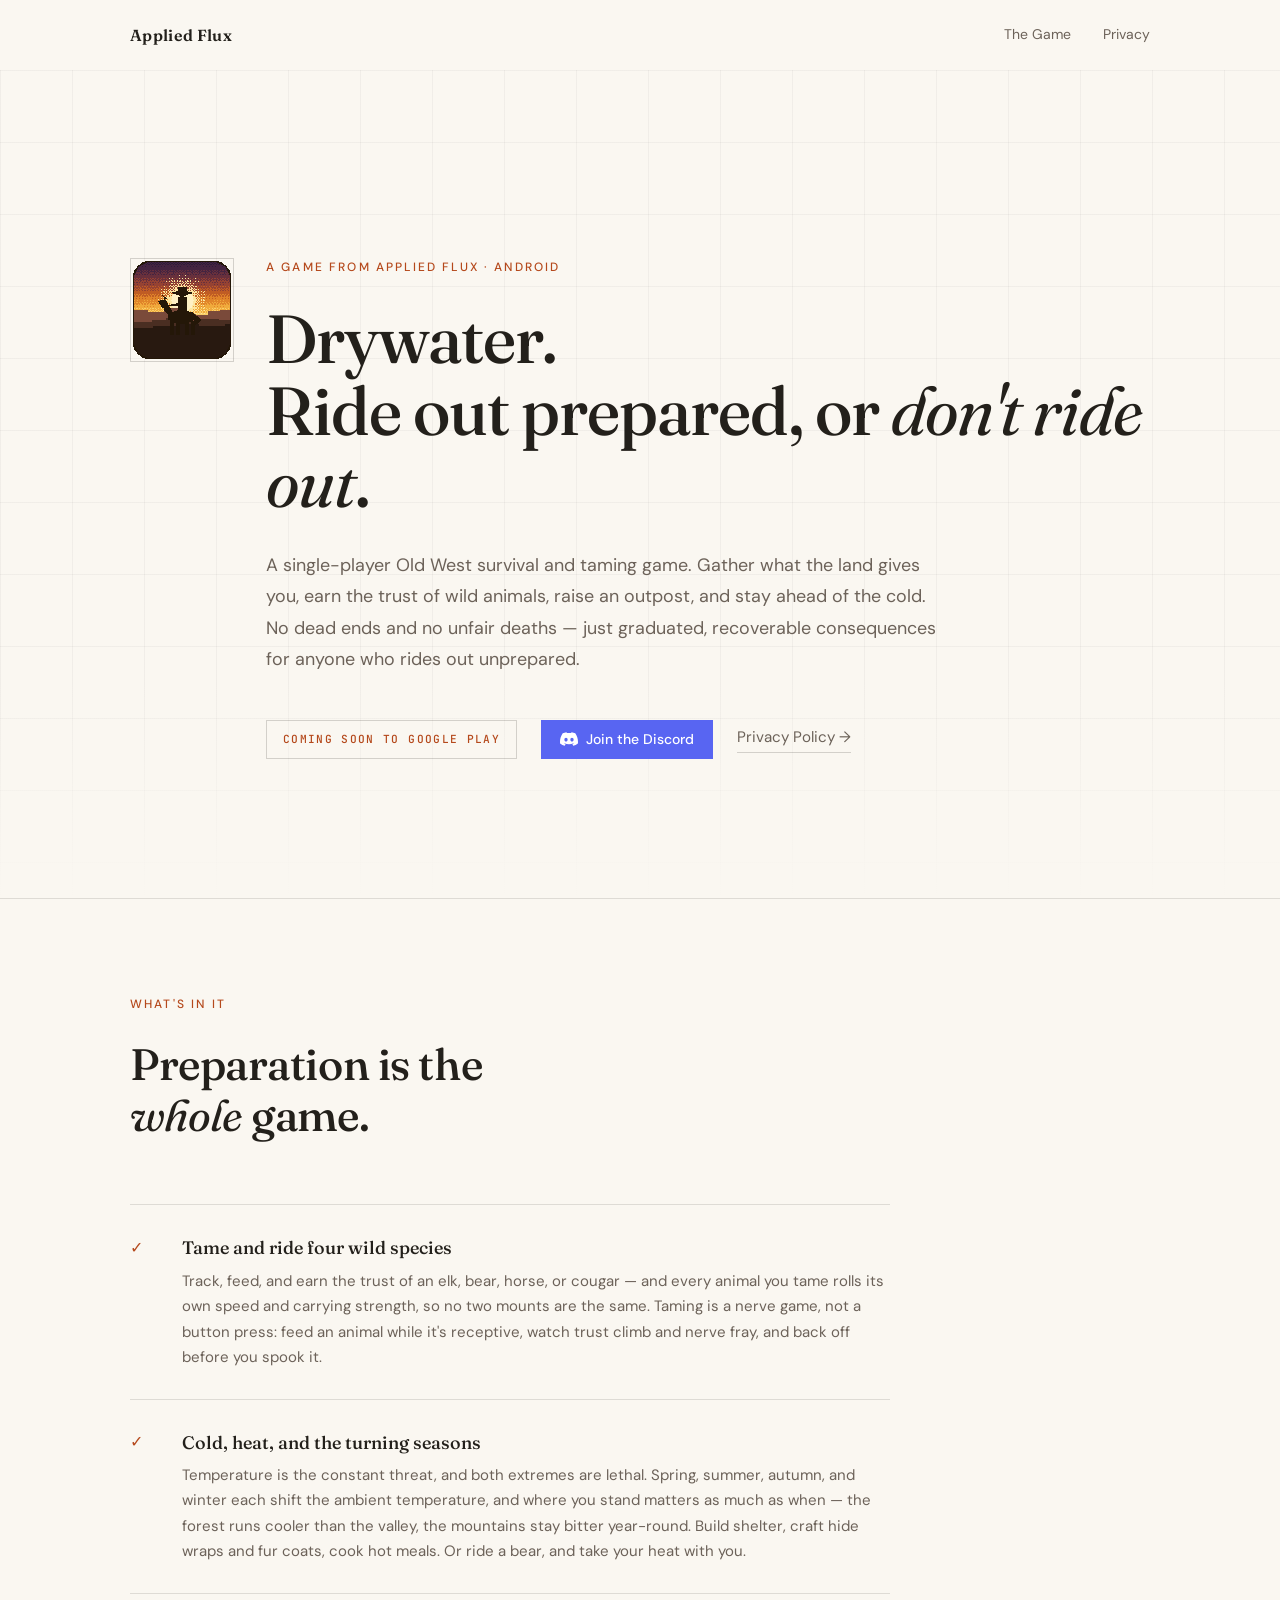
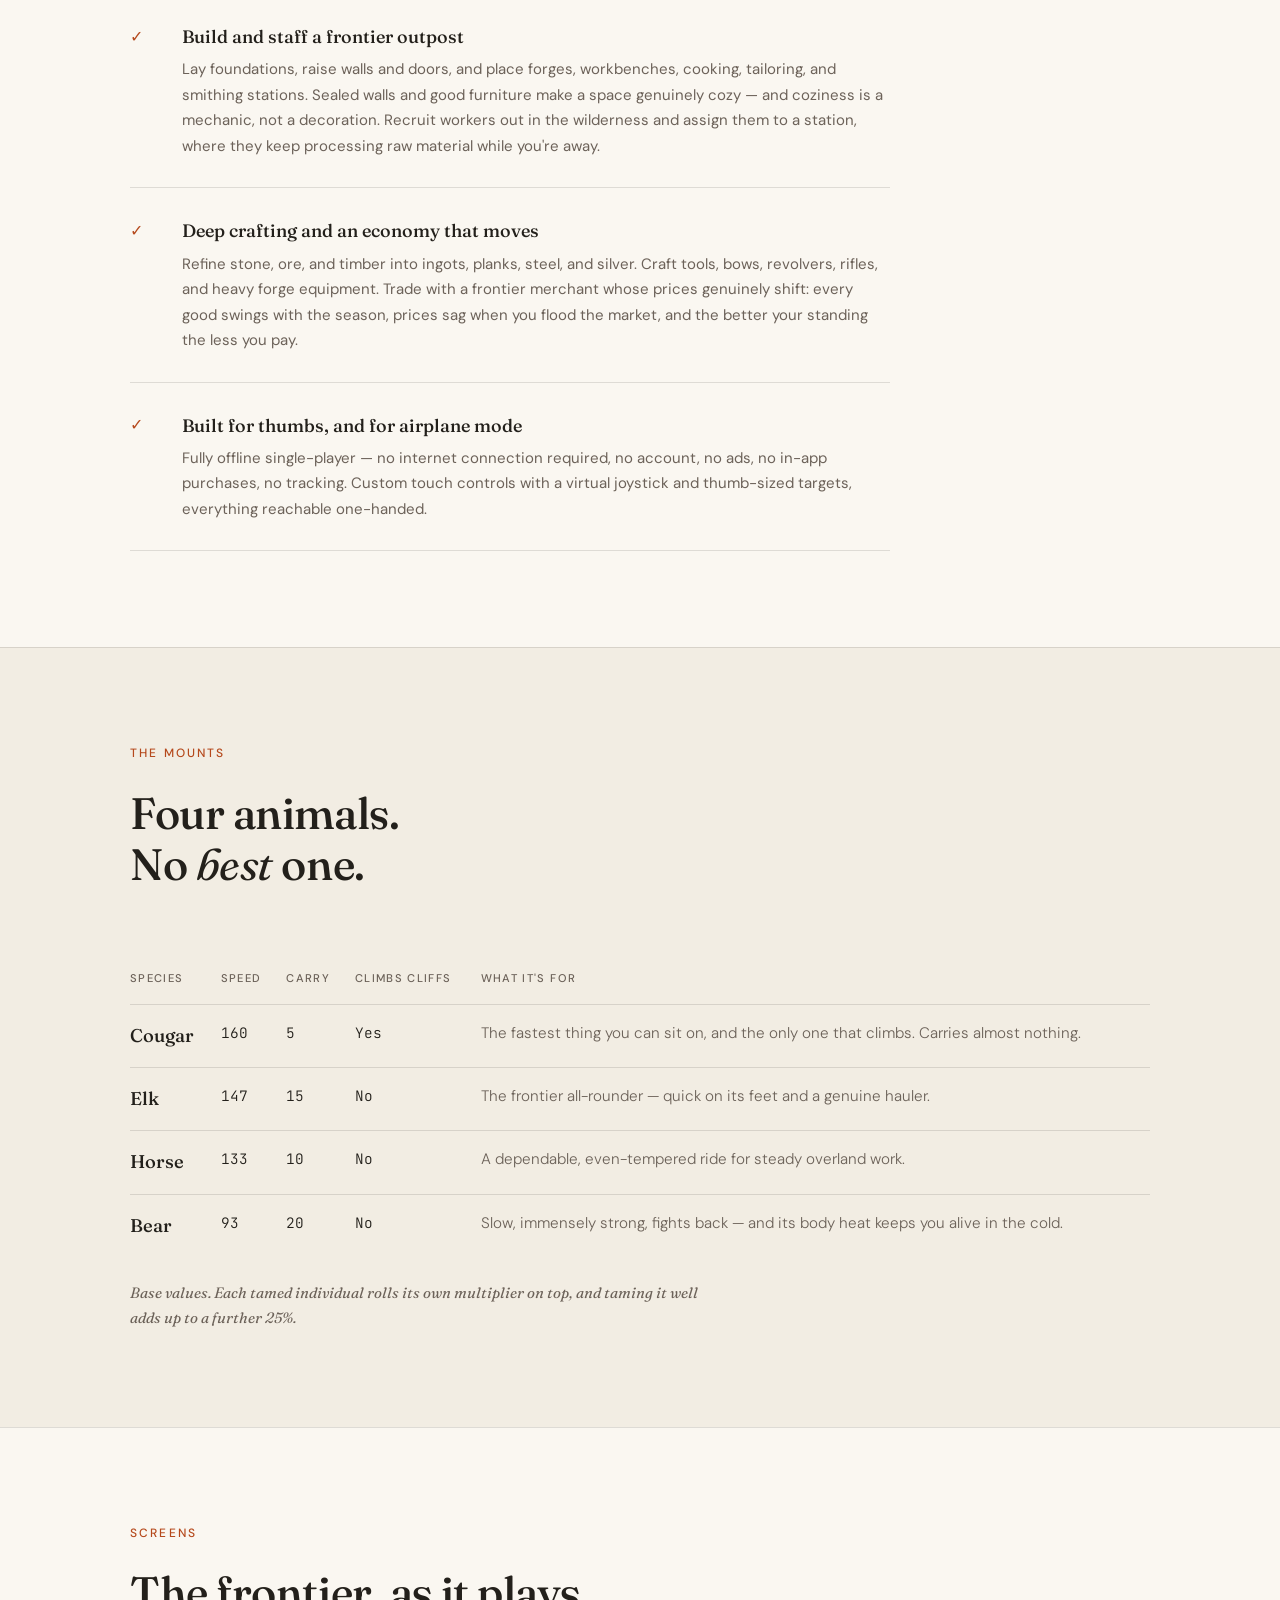
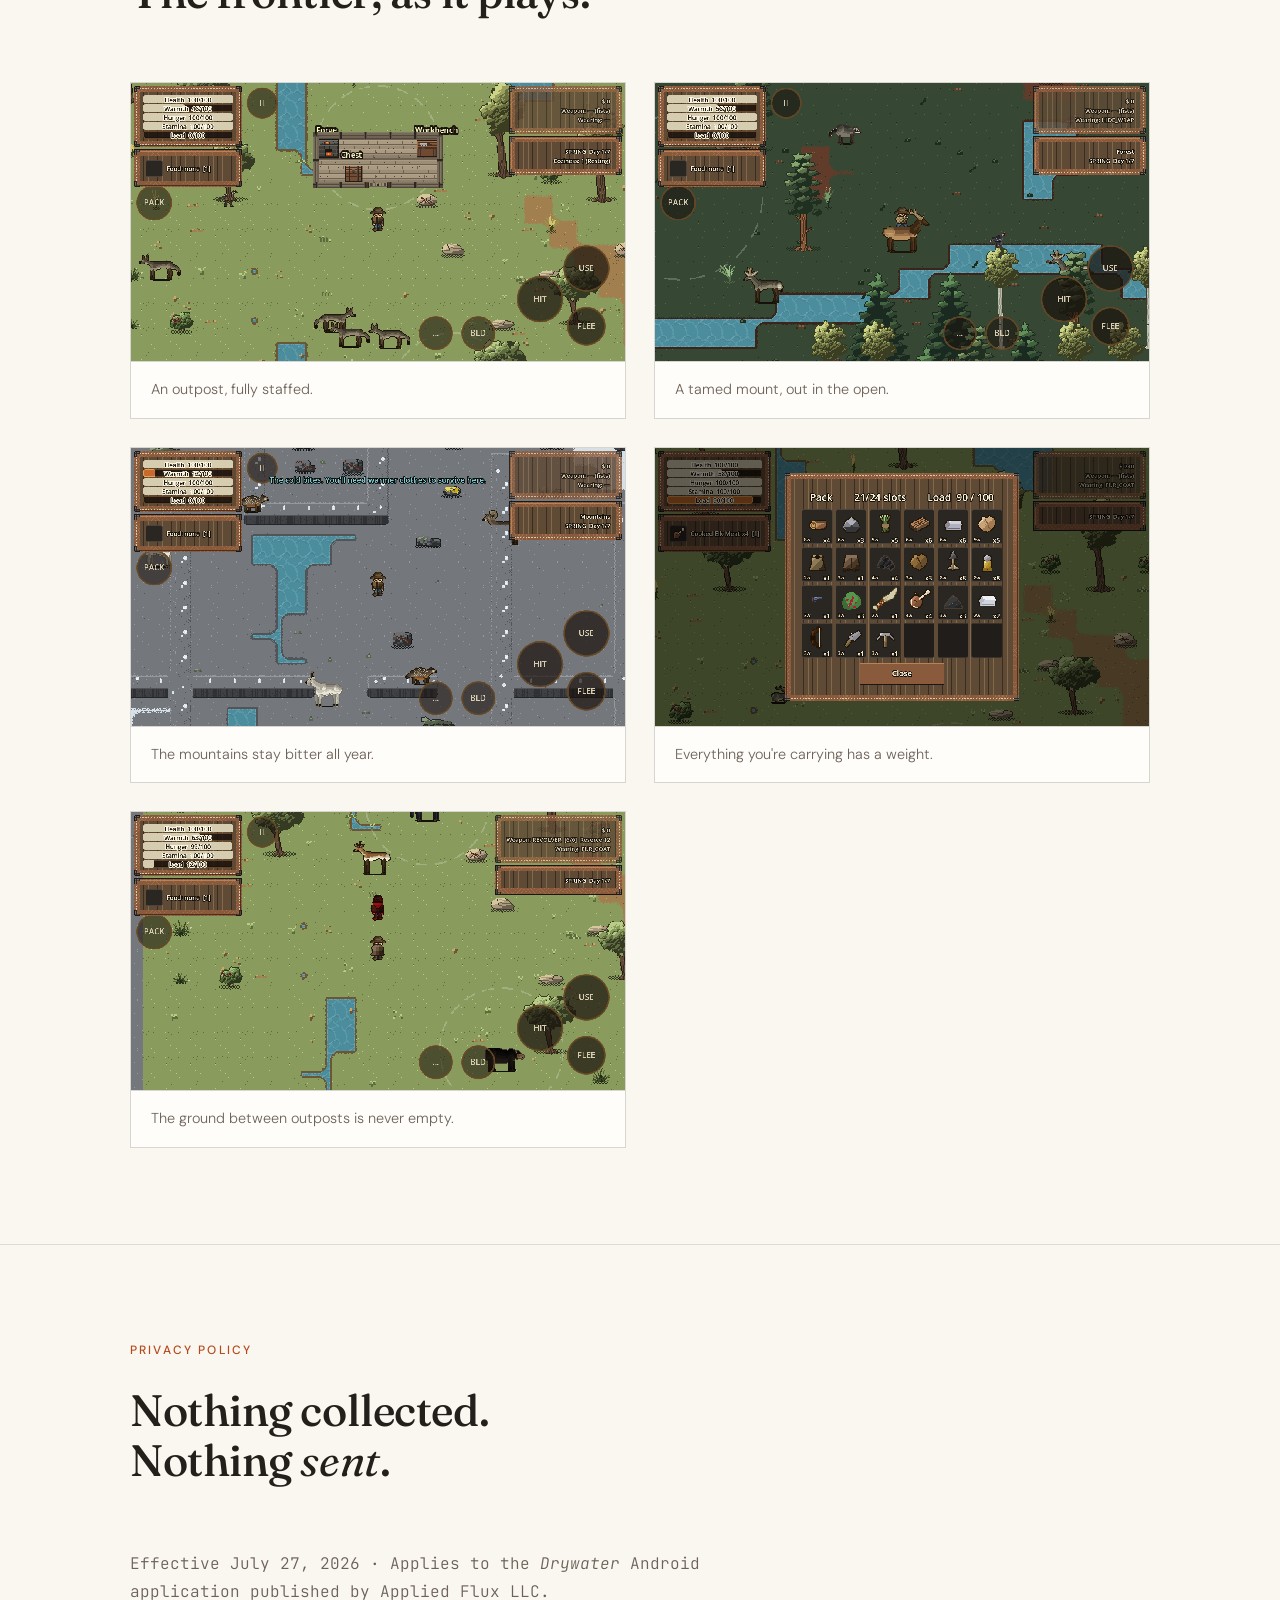
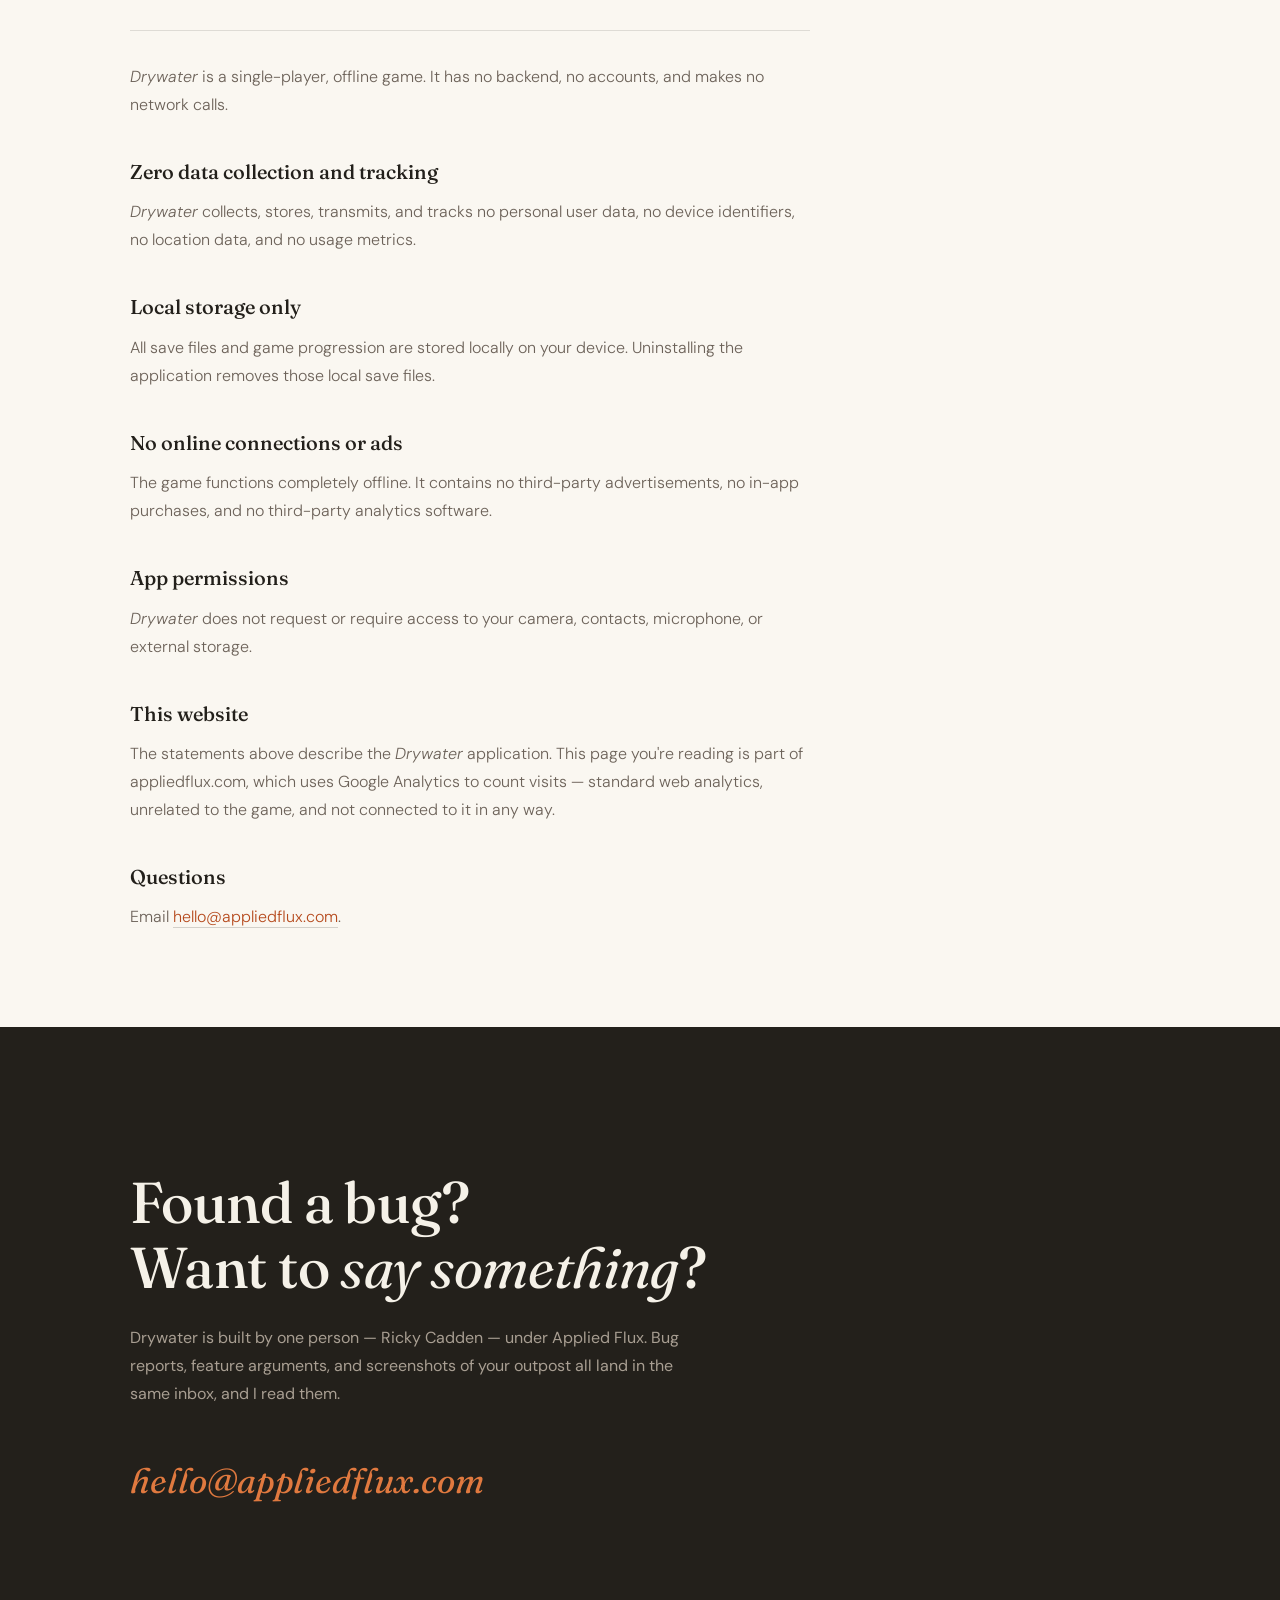
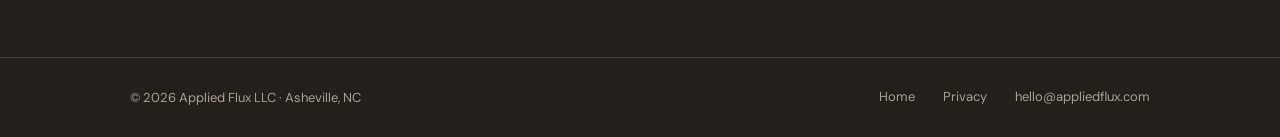
==== drywater.html @ 69b16a91 "fix: point Drywater JSON-LD image at og.png The og: and twitter: tags were updated to the new 1200x6" ====
<!DOCTYPE html>
<html lang="en">
<head>
  <!-- Google Tag Manager -->
  <script>(function(w,d,s,l,i){w[l]=w[l]||[];w[l].push({'gtm.start':
  new Date().getTime(),event:'gtm.js'});var f=d.getElementsByTagName(s)[0],
  j=d.createElement(s),dl=l!='dataLayer'?'&l='+l:'';j.async=true;j.src=
  'https://www.googletagmanager.com/gtm.js?id='+i+dl;f.parentNode.insertBefore(j,f);
  })(window,document,'script','dataLayer','GTM-NGXQ7RFG');</script>
  <!-- End Google Tag Manager -->
  <meta charset="UTF-8">
  <meta name="viewport" content="width=device-width, initial-scale=1.0">
  <title>Drywater — Old West Survival &amp; Taming · Applied Flux</title>
  <meta name="description" content="Drywater is a single-player Old West survival and taming game for Android. Fully offline, no ads, no in-app purchases, no tracking. Built by Applied Flux.">
  <meta property="og:title" content="Drywater — Old West Survival &amp; Taming">
  <meta property="og:description" content="Explore, tame wild mounts, build outposts, and survive the Old West. Fully offline. No ads, no purchases, no tracking.">
  <meta property="og:url" content="https://appliedflux.com/drywater">
  <meta property="og:type" content="website">
  <meta property="og:image" content="https://appliedflux.com/images/drywater/og.png">
  <meta property="og:image:width" content="1200">
  <meta property="og:image:height" content="630">
  <meta name="twitter:card" content="summary_large_image">
  <meta name="twitter:image" content="https://appliedflux.com/images/drywater/og.png">
  <link rel="canonical" href="https://appliedflux.com/drywater">
  <link rel="icon" href="favicon.svg" type="image/svg+xml">

  <link rel="preconnect" href="https://fonts.googleapis.com">
  <link rel="preconnect" href="https://fonts.gstatic.com" crossorigin>
  <link href="https://fonts.googleapis.com/css2?family=Fraunces:ital,opsz,wght@0,9..144,400;0,9..144,500;0,9..144,600;1,9..144,400;1,9..144,500&family=DM+Sans:ital,opsz,wght@0,9..40,300;0,9..40,400;0,9..40,500;1,9..40,300&family=JetBrains+Mono:wght@400;500&display=swap" rel="stylesheet">
  <link rel="stylesheet" href="styles.css">

  <script type="application/ld+json">
  {
    "@context": "https://schema.org",
    "@type": "VideoGame",
    "name": "Drywater",
    "alternateName": "Drywater: Old West Survival",
    "url": "https://appliedflux.com/drywater",
    "image": "https://appliedflux.com/images/drywater/og.png",
    "description": "A single-player Old West survival and taming game. Gather resources, tame wild mounts, raise an outpost, and stay ahead of the cold. Fully offline — no ads, no in-app purchases, no tracking.",
    "applicationCategory": "GameApplication",
    "genre": ["Simulation", "Adventure", "Survival"],
    "operatingSystem": "Android",
    "playMode": "SinglePlayer",
    "publisher": {
      "@type": "Organization",
      "name": "Applied Flux LLC",
      "url": "https://appliedflux.com"
    },
    "offers": {
      "@type": "Offer",
      "price": "0",
      "priceCurrency": "USD"
    }
  }
  </script>
</head>
<body>
  <!-- Google Tag Manager (noscript) -->
  <noscript><iframe src="https://www.googletagmanager.com/ns.html?id=GTM-NGXQ7RFG"
  height="0" width="0" style="display:none;visibility:hidden"></iframe></noscript>
  <!-- End Google Tag Manager (noscript) -->

  <!-- NAV -->
  <header class="nav" id="nav">
    <div class="nav-inner">
      <a href="index.html" class="nav-wordmark">Applied Flux</a>
      <nav class="nav-links">
        <a href="#features" class="nav-link">The Game</a>
        <a href="#privacy" class="nav-cta">Privacy</a>
      </nav>
    </div>
  </header>

  <main>

    <!-- HERO -->
    <section class="hero page-hero" id="top">
      <div class="hero-grid-bg" aria-hidden="true"></div>
      <div class="hero-fade" aria-hidden="true"></div>
      <div class="container">
        <div class="game-hero">
          <img src="images/drywater/icon.png" alt="Drywater app icon" class="game-icon animate" width="512" height="512">
          <div>
            <p class="section-label animate">A game from Applied Flux · Android</p>
            <h1 class="hero-headline animate">
              Drywater.<br>
              Ride out prepared, or <em>don't ride out</em>.
            </h1>
            <p class="hero-sub animate">
              A single-player Old West survival and taming game. Gather what the land gives you, earn the trust of wild animals, raise an outpost, and stay ahead of the cold. No dead ends and no unfair deaths — just graduated, recoverable consequences for anyone who rides out unprepared.
            </p>
            <!-- Play Store link: swap this block for an <a class="cta-link" href="https://play.google.com/store/apps/details?id=..."> once the listing is live. -->
            <div class="game-actions animate">
              <p class="game-status">Coming soon to Google Play</p>
              <a href="https://discord.gg/BQUhKmSz98" target="_blank" rel="noopener noreferrer" class="discord-btn">
                <!-- Discord mark, official geometry via simple-icons (CC0). Kept in Discord Blurple per their brand guidelines — do not recolour. -->
                <svg viewBox="0 0 24 24" aria-hidden="true" focusable="false"><path d="M20.317 4.3698a19.7913 19.7913 0 00-4.8851-1.5152.0741.0741 0 00-.0785.0371c-.211.3753-.4447.8648-.6083 1.2495-1.8447-.2762-3.68-.2762-5.4868 0-.1636-.3933-.4058-.8742-.6177-1.2495a.077.077 0 00-.0785-.037 19.7363 19.7363 0 00-4.8852 1.515.0699.0699 0 00-.0321.0277C.5334 9.0458-.319 13.5799.0992 18.0578a.0824.0824 0 00.0312.0561c2.0528 1.5076 4.0413 2.4228 5.9929 3.0294a.0777.0777 0 00.0842-.0276c.4616-.6304.8731-1.2952 1.226-1.9942a.076.076 0 00-.0416-.1057c-.6528-.2476-1.2743-.5495-1.8722-.8923a.077.077 0 01-.0076-.1277c.1258-.0943.2517-.1923.3718-.2914a.0743.0743 0 01.0776-.0105c3.9278 1.7933 8.18 1.7933 12.0614 0a.0739.0739 0 01.0785.0095c.1202.099.246.1981.3728.2924a.077.077 0 01-.0066.1276 12.2986 12.2986 0 01-1.873.8914.0766.0766 0 00-.0407.1067c.3604.698.7719 1.3628 1.225 1.9932a.076.076 0 00.0842.0286c1.961-.6067 3.9495-1.5219 6.0023-3.0294a.077.077 0 00.0313-.0552c.5004-5.177-.8382-9.6739-3.5485-13.6604a.061.061 0 00-.0312-.0286zM8.02 15.3312c-1.1825 0-2.1569-1.0857-2.1569-2.419 0-1.3332.9555-2.4189 2.157-2.4189 1.2108 0 2.1757 1.0952 2.1568 2.419 0 1.3332-.9555 2.4189-2.1569 2.4189zm7.9748 0c-1.1825 0-2.1569-1.0857-2.1569-2.419 0-1.3332.9554-2.4189 2.1569-2.4189 1.2108 0 2.1757 1.0952 2.1568 2.419 0 1.3332-.946 2.4189-2.1568 2.4189Z"/></svg>
                Join the Discord
              </a>
              <a href="#privacy" class="game-privacy-link">Privacy Policy →</a>
            </div>
          </div>
        </div>
      </div>
    </section>

    <!-- FEATURES -->
    <section class="checklist-section" id="features">
      <div class="container">
        <p class="section-label animate">What's in it</p>
        <h2 class="section-heading animate">Preparation is the<br><em>whole</em> game.</h2>

        <ul class="checklist">
          <li class="animate">
            <span class="check" aria-hidden="true">✓</span>
            <div>
              <h3>Tame and ride four wild species</h3>
              <p>Track, feed, and earn the trust of an elk, bear, horse, or cougar — and every animal you tame rolls its own speed and carrying strength, so no two mounts are the same. Taming is a nerve game, not a button press: feed an animal while it's receptive, watch trust climb and nerve fray, and back off before you spook it.</p>
            </div>
          </li>
          <li class="animate">
            <span class="check" aria-hidden="true">✓</span>
            <div>
              <h3>Cold, heat, and the turning seasons</h3>
              <p>Temperature is the constant threat, and both extremes are lethal. Spring, summer, autumn, and winter each shift the ambient temperature, and where you stand matters as much as when — the forest runs cooler than the valley, the mountains stay bitter year-round. Build shelter, craft hide wraps and fur coats, cook hot meals. Or ride a bear, and take your heat with you.</p>
            </div>
          </li>
          <li class="animate">
            <span class="check" aria-hidden="true">✓</span>
            <div>
              <h3>Build and staff a frontier outpost</h3>
              <p>Lay foundations, raise walls and doors, and place forges, workbenches, cooking, tailoring, and smithing stations. Sealed walls and good furniture make a space genuinely cozy — and coziness is a mechanic, not a decoration. Recruit workers out in the wilderness and assign them to a station, where they keep processing raw material while you're away.</p>
            </div>
          </li>
          <li class="animate">
            <span class="check" aria-hidden="true">✓</span>
            <div>
              <h3>Deep crafting and an economy that moves</h3>
              <p>Refine stone, ore, and timber into ingots, planks, steel, and silver. Craft tools, bows, revolvers, rifles, and heavy forge equipment. Trade with a frontier merchant whose prices genuinely shift: every good swings with the season, prices sag when you flood the market, and the better your standing the less you pay.</p>
            </div>
          </li>
          <li class="animate">
            <span class="check" aria-hidden="true">✓</span>
            <div>
              <h3>Built for thumbs, and for airplane mode</h3>
              <p>Fully offline single-player — no internet connection required, no account, no ads, no in-app purchases, no tracking. Custom touch controls with a virtual joystick and thumb-sized targets, everything reachable one-handed.</p>
            </div>
          </li>
        </ul>
      </div>
    </section>

    <!-- MOUNTS -->
    <section class="mounts" id="mounts">
      <div class="container">
        <p class="section-label animate">The mounts</p>
        <h2 class="section-heading animate">Four animals.<br>No <em>best</em> one.</h2>
        <div class="table-scroll animate">
          <table class="stat-table">
            <caption class="visually-hidden">Base stats for each tameable mount in Drywater</caption>
            <thead>
              <tr><th scope="col">Species</th><th scope="col">Speed</th><th scope="col">Carry</th><th scope="col">Climbs cliffs</th><th scope="col">What it's for</th></tr>
            </thead>
            <tbody>
              <tr><th scope="row">Cougar</th><td>160</td><td>5</td><td>Yes</td><td>The fastest thing you can sit on, and the only one that climbs. Carries almost nothing.</td></tr>
              <tr><th scope="row">Elk</th><td>147</td><td>15</td><td>No</td><td>The frontier all-rounder — quick on its feet and a genuine hauler.</td></tr>
              <tr><th scope="row">Horse</th><td>133</td><td>10</td><td>No</td><td>A dependable, even-tempered ride for steady overland work.</td></tr>
              <tr><th scope="row">Bear</th><td>93</td><td>20</td><td>No</td><td>Slow, immensely strong, fights back — and its body heat keeps you alive in the cold.</td></tr>
            </tbody>
          </table>
        </div>
        <p class="price-note animate">Base values. Each tamed individual rolls its own multiplier on top, and taming it well adds up to a further 25%.</p>
      </div>
    </section>

    <!-- SCREENSHOTS -->
    <section class="examples" id="screens">
      <div class="container">
        <p class="section-label animate">Screens</p>
        <h2 class="section-heading animate">The frontier, as it plays.</h2>
        <div class="shots-grid">
          <figure class="shot animate" data-delay="0">
            <img src="images/drywater/homestead.png" alt="A built-out Drywater homestead with walls, workbenches, and a forge" width="1280" height="720" loading="lazy">
            <figcaption>An outpost, fully staffed.</figcaption>
          </figure>
          <figure class="shot animate" data-delay="80">
            <img src="images/drywater/ride.png" alt="The player riding a tamed mount across open frontier terrain" width="1280" height="720" loading="lazy">
            <figcaption>A tamed mount, out in the open.</figcaption>
          </figure>
          <figure class="shot animate" data-delay="160">
            <img src="images/drywater/cold.png" alt="The player in a cold mountain biome with the temperature warning showing" width="1280" height="720" loading="lazy">
            <figcaption>The mountains stay bitter all year.</figcaption>
          </figure>
          <figure class="shot animate" data-delay="240">
            <img src="images/drywater/pack.png" alt="The Drywater inventory and pack screen showing gathered resources" width="1280" height="720" loading="lazy">
            <figcaption>Everything you're carrying has a weight.</figcaption>
          </figure>
          <figure class="shot animate" data-delay="320">
            <img src="images/drywater/standoff.png" alt="A standoff with an outlaw in the Drywater wilderness" width="1280" height="720" loading="lazy">
            <figcaption>The ground between outposts is never empty.</figcaption>
          </figure>
        </div>
      </div>
    </section>

    <!-- PRIVACY POLICY -->
    <section class="legal-section" id="privacy">
      <div class="container">
        <p class="section-label animate">Privacy Policy</p>
        <h2 class="section-heading animate">Nothing collected.<br>Nothing <em>sent</em>.</h2>
        <div class="legal animate">
          <p class="legal-meta">Effective July 27, 2026 · Applies to the <em>Drywater</em> Android application published by Applied Flux LLC.</p>

          <p><em>Drywater</em> is a single-player, offline game. It has no backend, no accounts, and makes no network calls.</p>

          <h3>Zero data collection and tracking</h3>
          <p><em>Drywater</em> collects, stores, transmits, and tracks no personal user data, no device identifiers, no location data, and no usage metrics.</p>

          <h3>Local storage only</h3>
          <p>All save files and game progression are stored locally on your device. Uninstalling the application removes those local save files.</p>

          <h3>No online connections or ads</h3>
          <p>The game functions completely offline. It contains no third-party advertisements, no in-app purchases, and no third-party analytics software.</p>

          <h3>App permissions</h3>
          <p><em>Drywater</em> does not request or require access to your camera, contacts, microphone, or external storage.</p>

          <h3>This website</h3>
          <p>The statements above describe the <em>Drywater</em> application. This page you're reading is part of appliedflux.com, which uses Google Analytics to count visits — standard web analytics, unrelated to the game, and not connected to it in any way.</p>

          <h3>Questions</h3>
          <p>Email <a href="mailto:hello@appliedflux.com">hello@appliedflux.com</a>.</p>
        </div>
      </div>
    </section>

    <!-- CTA -->
    <section class="cta-section" id="contact">
      <div class="container">
        <h2 class="cta-heading animate">Found a bug?<br>Want to <em>say something</em>?</h2>
        <p class="cta-sub animate">Drywater is built by one person — Ricky Cadden — under Applied Flux. Bug reports, feature arguments, and screenshots of your outpost all land in the same inbox, and I read them.</p>
        <a href="mailto:hello@appliedflux.com" class="cta-email animate">hello@appliedflux.com</a>
      </div>
    </section>

  </main>

  <!-- FOOTER -->
  <footer class="footer">
    <div class="container footer-inner">
      <span class="footer-copy">© 2026 Applied Flux LLC · Asheville, NC</span>
      <nav class="footer-nav">
        <a href="index.html" class="footer-link">Home</a>
        <a href="#privacy" class="footer-link">Privacy</a>
        <a href="mailto:hello@appliedflux.com" class="footer-email">hello@appliedflux.com</a>
      </nav>
    </div>
  </footer>

  <script>
    // Sticky nav: add background after scroll threshold
    const nav = document.getElementById('nav');
    window.addEventListener('scroll', () => {
      nav.classList.toggle('nav--scrolled', window.scrollY > 40);
    }, { passive: true });

    // Scroll-triggered fade-in with optional stagger delay via data-delay
    const observer = new IntersectionObserver((entries) => {
      entries.forEach(entry => {
        if (entry.isIntersecting) {
          const delay = entry.target.dataset.delay || 0;
          entry.target.style.transitionDelay = `${delay}ms`;
          entry.target.classList.add('visible');
          observer.unobserve(entry.target);
        }
      });
    }, { threshold: 0.1 });

    document.querySelectorAll('.animate').forEach(el => observer.observe(el));
  </script>

</body>
</html>
---- styles.css ----
/* ============================================================
   DESIGN TOKENS — warm editorial: paper, ink, copper
   ============================================================ */
:root {
  --bg:          #faf7f1;
  --bg-alt:      #f2ede3;
  --text:        #23201b;
  --text-muted:  #6c6259;
  --accent:      #b5491c;
  --accent-deep: #9a3d16;
  --border:      rgba(35, 32, 27, 0.13);
  --border-card: rgba(35, 32, 27, 0.18);

  /* dark band (CTA + footer) */
  --dark-bg:     #23201b;
  --dark-text:   #f5f1e8;
  --dark-muted:  #a89e92;
  --dark-accent: #e0793f;
  --dark-border: rgba(245, 241, 232, 0.14);

  --font-display: 'Fraunces', Georgia, serif;
  --font-body:    'DM Sans', system-ui, sans-serif;
  --font-mono:    'JetBrains Mono', 'Courier New', monospace;

  --max-width: 1100px;
}

/* ============================================================
   RESET & BASE
   ============================================================ */
*, *::before, *::after {
  box-sizing: border-box;
  margin: 0;
  padding: 0;
}

html {
  scroll-behavior: smooth;
}

body {
  background-color: var(--bg);
  color: var(--text);
  font-family: var(--font-body);
  font-size: 1rem;
  line-height: 1.65;
  -webkit-font-smoothing: antialiased;
  -moz-osx-font-smoothing: grayscale;
  overflow-x: hidden;
}

img {
  max-width: 100%;
  display: block;
}

a {
  color: inherit;
  text-decoration: none;
}

a:focus-visible {
  outline: 2px solid var(--accent);
  outline-offset: 3px;
  border-radius: 1px;
}

::selection {
  background-color: var(--accent);
  color: var(--bg);
}

/* ============================================================
   LAYOUT
   ============================================================ */
.container {
  max-width: var(--max-width);
  margin: 0 auto;
  padding: 0 2.5rem;
}

/* ============================================================
   TYPOGRAPHY HELPERS
   ============================================================ */
.section-label {
  font-family: var(--font-body);
  font-size: 0.75rem;
  font-weight: 500;
  letter-spacing: 0.18em;
  color: var(--accent);
  text-transform: uppercase;
  margin-bottom: 1.5rem;
}

.section-heading {
  font-family: var(--font-display);
  font-size: clamp(2rem, 3.5vw, 2.75rem);
  font-weight: 500;
  line-height: 1.15;
  margin-bottom: 4rem;
  letter-spacing: -0.01em;
}

.section-heading em,
.hero-headline em,
.cta-heading em {
  font-style: italic;
  font-weight: 400;
}

/* ============================================================
   SCROLL ANIMATIONS
   ============================================================ */
.animate {
  opacity: 0;
  transform: translateY(24px);
  transition: opacity 0.65s ease, transform 0.65s ease;
}

.animate.visible {
  opacity: 1;
  transform: translateY(0);
}

@media (prefers-reduced-motion: reduce) {
  .animate {
    opacity: 1;
    transform: none;
    transition: none;
  }
}

/* ============================================================
   NAV
   ============================================================ */
.nav {
  position: sticky;
  top: 0;
  z-index: 100;
  transition: background-color 0.3s ease, box-shadow 0.3s ease;
}

.nav--scrolled {
  background-color: rgba(250, 247, 241, 0.88);
  backdrop-filter: blur(14px);
  -webkit-backdrop-filter: blur(14px);
  box-shadow: 0 1px 0 var(--border);
}

.nav-inner {
  max-width: var(--max-width);
  margin: 0 auto;
  padding: 1.375rem 2.5rem;
  display: flex;
  align-items: center;
  justify-content: space-between;
}

.nav-wordmark {
  font-family: var(--font-display);
  font-size: 1rem;
  font-weight: 600;
  letter-spacing: 0.02em;
  color: var(--text);
  cursor: pointer;
}

.nav-links {
  display: flex;
  align-items: center;
  gap: 2rem;
}

.nav-link,
.nav-cta {
  font-family: var(--font-body);
  font-size: 0.875rem;
  color: var(--text-muted);
  cursor: pointer;
  position: relative;
  padding-bottom: 2px;
  transition: color 0.2s ease;
}

.nav-link::after,
.nav-cta::after {
  content: '';
  position: absolute;
  left: 0;
  bottom: 0;
  width: 0;
  height: 1px;
  background-color: var(--accent);
  transition: width 0.25s ease;
}

.nav-link:hover,
.nav-cta:hover {
  color: var(--text);
}

.nav-link:hover::after,
.nav-cta:hover::after {
  width: 100%;
}

/* ============================================================
   HERO
   ============================================================ */
.hero {
  position: relative;
  min-height: 92vh;
  display: flex;
  align-items: center;
  padding: 7rem 0 6rem;
}

/* Subtle drafting-paper grid */
.hero-grid-bg {
  position: absolute;
  inset: 0;
  background-image:
    linear-gradient(rgba(35, 32, 27, 0.045) 1px, transparent 1px),
    linear-gradient(90deg, rgba(35, 32, 27, 0.045) 1px, transparent 1px);
  background-size: 72px 72px;
  pointer-events: none;
}

.hero-fade {
  position: absolute;
  bottom: 0;
  left: 0;
  right: 0;
  height: 220px;
  background: linear-gradient(to bottom, transparent, var(--bg));
  pointer-events: none;
}

.hero .container {
  position: relative;
}

.hero-headline {
  font-family: var(--font-display);
  font-size: clamp(2.75rem, 6.5vw, 5rem);
  font-weight: 500;
  line-height: 1.06;
  letter-spacing: -0.015em;
  color: var(--text);
  margin-bottom: 2rem;
  max-width: 15em;
}

.hero-sub {
  font-family: var(--font-body);
  font-size: clamp(1rem, 1.4vw, 1.125rem);
  color: var(--text-muted);
  line-height: 1.75;
  max-width: 56ch;
  margin-bottom: 2.75rem;
}

.cta-link {
  font-family: var(--font-body);
  font-size: 0.9375rem;
  font-weight: 500;
  color: var(--text);
  cursor: pointer;
  position: relative;
  padding-bottom: 2px;
  display: inline-block;
}

.cta-link::after {
  content: '';
  position: absolute;
  left: 0;
  bottom: 0;
  width: 100%;
  height: 1px;
  background-color: var(--accent);
  transition: opacity 0.2s ease;
}

.cta-link:hover::after {
  opacity: 0.55;
}

/* ============================================================
   SERVICES
   ============================================================ */
.services {
  padding: 8rem 0 5rem;
  border-top: 1px solid var(--border);
}

.service-item {
  display: grid;
  grid-template-columns: 72px 1fr 220px;
  gap: 2.5rem;
  padding: 3rem 0;
  border-top: 1px solid var(--border);
  align-items: start;
}

.service-item:last-child {
  border-bottom: 1px solid var(--border);
}

.service-number {
  font-family: var(--font-mono);
  font-size: 1.375rem;
  font-weight: 400;
  color: rgba(181, 73, 28, 0.35);
  line-height: 1.4;
  padding-top: 0.15rem;
}

.service-name {
  font-family: var(--font-display);
  font-size: 1.375rem;
  font-weight: 500;
  color: var(--text);
  margin-bottom: 0.4rem;
  line-height: 1.25;
}

.service-tagline {
  font-family: var(--font-display);
  font-size: 0.9375rem;
  font-weight: 400;
  font-style: italic;
  color: var(--accent-deep);
  margin-bottom: 1rem;
  line-height: 1.5;
}

.service-desc {
  font-family: var(--font-body);
  font-size: 0.9375rem;
  color: var(--text-muted);
  line-height: 1.75;
}

.service-link {
  display: inline-block;
  margin-top: 1rem;
  font-size: 0.875rem;
  font-weight: 500;
  color: var(--text);
  position: relative;
  padding-bottom: 2px;
}

.service-link::after {
  content: '';
  position: absolute;
  left: 0;
  bottom: 0;
  width: 100%;
  height: 1px;
  background-color: var(--accent);
}

.service-link:hover::after {
  opacity: 0.55;
}

.service-tag {
  font-family: var(--font-mono);
  font-size: 0.5625rem;
  letter-spacing: 0.1em;
  color: rgba(35, 32, 27, 0.38);
  text-transform: uppercase;
  text-align: right;
  padding-top: 0.25rem;
  line-height: 1.8;
}

/* ============================================================
   WORK / VENTURES
   ============================================================ */
.work {
  padding: 5rem 0 8rem;
  border-top: 1px solid var(--border);
}

.venture-group-label {
  font-family: var(--font-display);
  font-size: 1.125rem;
  font-style: italic;
  font-weight: 400;
  color: var(--text-muted);
  margin: 3.5rem 0 1.5rem;
}

.venture-group-label:first-of-type {
  margin-top: 0;
}

.ventures-grid {
  display: grid;
  grid-template-columns: 1fr 1fr;
  gap: 1.75rem;
}

.venture-card {
  border: 1px solid var(--border-card);
  background-color: #fffdf9;
  overflow: hidden;
}

.venture-image-link {
  display: block;
  overflow: hidden;
  cursor: pointer;
  border-bottom: 1px solid var(--border);
}

.venture-image {
  width: 100%;
  height: 240px;
  object-fit: cover;
  display: block;
  transition: transform 0.45s ease;
}

.venture-image-link:hover .venture-image {
  transform: scale(1.04);
}

.venture-body {
  padding: 1.75rem 2rem 2rem;
}

.venture-name {
  font-family: var(--font-display);
  font-size: 1.25rem;
  font-weight: 500;
  color: var(--text);
  margin-bottom: 0.75rem;
}

.venture-desc {
  font-family: var(--font-body);
  font-size: 0.9375rem;
  color: var(--text-muted);
  line-height: 1.75;
  margin-bottom: 1.375rem;
}

.venture-link {
  font-family: var(--font-body);
  font-size: 0.875rem;
  font-weight: 500;
  color: var(--text);
  cursor: pointer;
  position: relative;
  padding-bottom: 2px;
  display: inline-block;
  transition: color 0.2s ease;
}

.venture-link::after {
  content: '';
  position: absolute;
  left: 0;
  bottom: 0;
  width: 0;
  height: 1px;
  background-color: var(--accent);
  transition: width 0.25s ease;
}

.venture-link:hover::after {
  width: 100%;
}

/* ============================================================
   ABOUT
   ============================================================ */
.about {
  padding: 8rem 0;
  border-top: 1px solid var(--border);
  background-color: var(--bg-alt);
}

.about-grid {
  display: grid;
  grid-template-columns: 320px 1fr;
  gap: 4rem;
  align-items: start;
}

.about-photo {
  width: 100%;
  aspect-ratio: 1;
  object-fit: cover;
  border: 1px solid var(--border-card);
}

.about-body .section-heading {
  margin-bottom: 1.75rem;
}

.about-text {
  font-size: 1rem;
  color: var(--text-muted);
  line-height: 1.8;
  max-width: 58ch;
  margin-bottom: 1.25rem;
}

.about-text strong {
  color: var(--text);
  font-weight: 500;
}

.about-links {
  margin-top: 2rem;
  display: flex;
  gap: 2rem;
}

.about-links a {
  font-size: 0.875rem;
  font-weight: 500;
  color: var(--text);
  position: relative;
  padding-bottom: 2px;
}

.about-links a::after {
  content: '';
  position: absolute;
  left: 0;
  bottom: 0;
  width: 100%;
  height: 1px;
  background-color: var(--accent);
}

.about-links a:hover::after {
  opacity: 0.55;
}

/* ============================================================
   CTA SECTION — dark ink band
   ============================================================ */
.cta-section {
  background-color: var(--dark-bg);
  color: var(--dark-text);
  padding: 9rem 0;
}

.cta-section .section-label {
  color: var(--dark-accent);
}

.cta-heading {
  font-family: var(--font-display);
  font-size: clamp(2.25rem, 4.5vw, 3.75rem);
  font-weight: 500;
  line-height: 1.12;
  margin-bottom: 1.5rem;
  letter-spacing: -0.01em;
}

.cta-sub {
  font-family: var(--font-body);
  font-size: 1rem;
  color: var(--dark-muted);
  line-height: 1.75;
  max-width: 52ch;
  margin-bottom: 2.75rem;
}

.cta-email {
  font-family: var(--font-display);
  font-size: clamp(1.375rem, 2.75vw, 2.25rem);
  font-style: italic;
  color: var(--dark-accent);
  cursor: pointer;
  position: relative;
  padding-bottom: 3px;
  display: inline-block;
  transition: opacity 0.2s ease;
}

.cta-email::after {
  content: '';
  position: absolute;
  left: 0;
  bottom: 0;
  width: 0;
  height: 1px;
  background-color: var(--dark-accent);
  transition: width 0.3s ease;
}

.cta-email:hover::after {
  width: 100%;
}

.cta-email:hover {
  opacity: 0.85;
}

/* ============================================================
   FOOTER
   ============================================================ */
.footer {
  padding: 1.75rem 0;
  background-color: var(--dark-bg);
  border-top: 1px solid var(--dark-border);
}

.footer-inner {
  display: flex;
  align-items: center;
  justify-content: space-between;
}

.footer-copy,
.footer-email,
.footer-link {
  font-family: var(--font-body);
  font-size: 0.8125rem;
  color: var(--dark-muted);
}

.footer-nav {
  display: flex;
  gap: 1.75rem;
}

.footer-email,
.footer-link {
  cursor: pointer;
  position: relative;
  padding-bottom: 1px;
  transition: color 0.2s ease;
}

.footer-email::after,
.footer-link::after {
  content: '';
  position: absolute;
  left: 0;
  bottom: 0;
  width: 0;
  height: 1px;
  background-color: var(--dark-accent);
  transition: width 0.25s ease;
}

.footer-email:hover,
.footer-link:hover {
  color: var(--dark-text);
}

.footer-email:hover::after,
.footer-link:hover::after {
  width: 100%;
}

/* ============================================================
   WEBSITES PAGE
   ============================================================ */
.page-hero {
  position: relative;
  padding: 9rem 0 6rem;
}

.page-hero .hero-headline {
  font-size: clamp(2.5rem, 5.5vw, 4.25rem);
}

.checklist-section {
  padding: 6rem 0;
  border-top: 1px solid var(--border);
}

.checklist {
  list-style: none;
  max-width: 760px;
}

.checklist li {
  display: grid;
  grid-template-columns: 2rem 1fr;
  gap: 1.25rem;
  padding: 1.75rem 0;
  border-top: 1px solid var(--border);
}

.checklist li:last-child {
  border-bottom: 1px solid var(--border);
}

.checklist .check {
  color: var(--accent);
  font-family: var(--font-mono);
  font-size: 1rem;
  padding-top: 0.1rem;
}

.checklist h3 {
  font-family: var(--font-display);
  font-size: 1.125rem;
  font-weight: 500;
  margin-bottom: 0.35rem;
}

.checklist p {
  font-size: 0.9375rem;
  color: var(--text-muted);
  line-height: 1.7;
}

/* Pricing */
.pricing {
  padding: 6rem 0;
  border-top: 1px solid var(--border);
  background-color: var(--bg-alt);
}

.price-grid {
  display: grid;
  grid-template-columns: 1fr 1fr;
  gap: 1.75rem;
  margin-bottom: 2rem;
}

.price-card {
  background-color: #fffdf9;
  border: 1px solid var(--border-card);
  padding: 2.5rem;
}

.price-amount {
  font-family: var(--font-display);
  font-size: 2.75rem;
  font-weight: 500;
  line-height: 1;
  color: var(--text);
}

.price-amount .price-unit {
  font-size: 1.125rem;
  font-style: italic;
  color: var(--text-muted);
}

.price-name {
  font-family: var(--font-body);
  font-size: 0.75rem;
  font-weight: 500;
  letter-spacing: 0.18em;
  text-transform: uppercase;
  color: var(--accent);
  margin: 1rem 0 1.25rem;
}

.price-desc {
  font-size: 0.9375rem;
  color: var(--text-muted);
  line-height: 1.75;
}

.price-note {
  font-size: 0.9375rem;
  font-style: italic;
  font-family: var(--font-display);
  color: var(--text-muted);
  max-width: 60ch;
}

/* Process steps */
.process {
  padding: 6rem 0;
  border-top: 1px solid var(--border);
}

.step {
  display: grid;
  grid-template-columns: 72px 1fr;
  gap: 2.5rem;
  padding: 2.25rem 0;
  border-top: 1px solid var(--border);
}

.step:last-child {
  border-bottom: 1px solid var(--border);
}

.step-number {
  font-family: var(--font-mono);
  font-size: 1.375rem;
  color: rgba(181, 73, 28, 0.35);
}

.step h3 {
  font-family: var(--font-display);
  font-size: 1.25rem;
  font-weight: 500;
  margin-bottom: 0.4rem;
}

.step p {
  font-size: 0.9375rem;
  color: var(--text-muted);
  line-height: 1.75;
  max-width: 62ch;
}

/* Examples */
.examples {
  padding: 6rem 0;
  border-top: 1px solid var(--border);
}

/* ============================================================
   CONTACT FORM — dark band variant
   ============================================================ */

/* Honeypot field: visually hidden but not display:none (screen-readers ok) */
.contact-form__honeypot {
  position: absolute;
  left: -9999px;
  width: 1px;
  height: 1px;
  overflow: hidden;
  opacity: 0;
  pointer-events: none;
  tab-index: -1;
}

.contact-form {
  max-width: 620px;
  margin-bottom: 3rem;
  position: relative;
}

.contact-form__row {
  display: grid;
  grid-template-columns: 1fr 1fr;
  gap: 1.25rem;
  margin-bottom: 1.25rem;
}

.contact-form__field {
  display: flex;
  flex-direction: column;
  gap: 0.5rem;
  margin-bottom: 1.25rem;
}

.contact-form__row .contact-form__field {
  margin-bottom: 0;
}

.contact-form__label {
  font-family: var(--font-body);
  font-size: 0.75rem;
  font-weight: 500;
  letter-spacing: 0.12em;
  text-transform: uppercase;
  color: var(--dark-muted);
}

.contact-form__input {
  background: transparent;
  border: 1px solid var(--dark-border);
  color: var(--dark-text);
  font-family: var(--font-body);
  font-size: 0.9375rem;
  line-height: 1.5;
  padding: 0.75rem 1rem;
  width: 100%;
  transition: border-color 0.2s ease, box-shadow 0.2s ease;
  appearance: none;
  border-radius: 0;
  /* Prevent browser autofill from overriding dark bg */
  color-scheme: dark;
}

.contact-form__input::placeholder {
  color: rgba(168, 158, 146, 0.45);
}

.contact-form__input:focus {
  outline: none;
  border-color: var(--dark-accent);
  box-shadow: 0 0 0 2px rgba(224, 121, 63, 0.18);
}

.contact-form__textarea {
  resize: vertical;
  min-height: 140px;
}

.contact-form__footer {
  display: flex;
  align-items: center;
  gap: 1.5rem;
  flex-wrap: wrap;
  margin-top: 0.25rem;
}

.contact-form__submit {
  font-family: var(--font-body);
  font-size: 0.9375rem;
  font-weight: 500;
  color: var(--dark-bg);
  background-color: var(--dark-accent);
  border: none;
  padding: 0.75rem 1.75rem;
  cursor: pointer;
  transition: opacity 0.2s ease;
  letter-spacing: 0.01em;
  border-radius: 0;
  flex-shrink: 0;
}

.contact-form__submit:hover {
  opacity: 0.88;
}

.contact-form__submit:disabled {
  opacity: 0.55;
  cursor: not-allowed;
}

.contact-form__status {
  font-family: var(--font-body);
  font-size: 0.875rem;
  line-height: 1.5;
  color: var(--dark-muted);
}

.contact-form__status--success {
  color: #8fcf9a;
}

.contact-form__status--error {
  color: #e07777;
}

.contact-form__direct {
  font-family: var(--font-body);
  font-size: 0.875rem;
  color: var(--dark-muted);
  margin-top: 0;
}

/* Inline mailto link within the "or email me" line */
.cta-email--inline {
  font-family: var(--font-display);
  font-size: inherit;
  font-style: italic;
  color: var(--dark-accent);
  position: relative;
  padding-bottom: 2px;
  display: inline;
}

.cta-email--inline::after {
  content: '';
  position: absolute;
  left: 0;
  bottom: 0;
  width: 0;
  height: 1px;
  background-color: var(--dark-accent);
  transition: width 0.25s ease;
}

.cta-email--inline:hover::after {
  width: 100%;
}

/* ============================================================
   RESPONSIVE — TABLET (max 900px)
   ============================================================ */
@media (max-width: 900px) {
  .service-item {
    grid-template-columns: 56px 1fr;
    grid-template-rows: auto auto;
    gap: 1.5rem 2rem;
  }

  .service-tag {
    grid-column: 2;
    text-align: left;
    margin-top: 0.75rem;
  }

  .about-grid {
    grid-template-columns: 1fr;
    gap: 2.5rem;
  }

  .about-photo {
    max-width: 320px;
  }
}

/* ============================================================
   RESPONSIVE — MOBILE (max 640px)
   ============================================================ */
@media (max-width: 640px) {
  .container {
    padding: 0 1.25rem;
  }

  .nav-inner {
    padding: 1.25rem;
  }

  .nav-links {
    gap: 1.25rem;
  }

  .hero {
    padding: 6rem 0 5rem;
    min-height: 88vh;
  }

  .page-hero {
    padding: 7rem 0 4.5rem;
  }

  .services,
  .work,
  .about {
    padding: 5rem 0;
  }

  .checklist-section,
  .pricing,
  .process,
  .examples {
    padding: 4rem 0;
  }

  .cta-section {
    padding: 5.5rem 0;
  }

  .section-heading {
    margin-bottom: 2.5rem;
  }

  .service-item {
    grid-template-columns: 1fr;
    gap: 0.75rem;
    padding: 2rem 0;
  }

  .service-number {
    font-size: 1rem;
  }

  .service-tag {
    grid-column: 1;
    text-align: left;
    margin-top: 0.25rem;
  }

  .ventures-grid,
  .price-grid {
    grid-template-columns: 1fr;
    gap: 1.25rem;
  }

  .venture-image {
    height: 200px;
  }

  .step {
    grid-template-columns: 1fr;
    gap: 0.5rem;
  }

  .footer-inner {
    flex-direction: column;
    gap: 0.75rem;
    text-align: center;
  }

  .contact-form__row {
    grid-template-columns: 1fr;
  }

  .contact-form__footer {
    flex-direction: column;
    align-items: flex-start;
    gap: 1rem;
  }
}

/* ============================================================
   DRYWATER PAGE — game landing + privacy policy
   ============================================================ */
.game-hero {
  display: grid;
  grid-template-columns: 104px 1fr;
  gap: 2rem;
  align-items: start;
}

.game-icon {
  width: 104px;
  height: 104px;
  border: 1px solid var(--border-card);
  image-rendering: pixelated;
}

.game-actions {
  /* shared control height so the status pill and Discord button line up exactly */
  --action-h: 2.45rem;
  display: flex;
  align-items: center;
  flex-wrap: wrap;
  gap: 1.5rem;
  margin-top: 2rem;
}

.game-privacy-link {
  font-size: 0.95rem;
  font-weight: 400;
  color: var(--text-muted);
  border-bottom: 1px solid var(--border-card);
  padding-bottom: 2px;
}

.game-privacy-link:hover {
  color: var(--accent);
  border-bottom-color: var(--accent);
}

.game-status {
  display: inline-flex;
  align-items: center;
  min-height: var(--action-h);
  font-family: var(--font-mono);
  font-size: 0.7rem;
  font-weight: 500;
  line-height: 1;
  letter-spacing: 0.12em;
  text-transform: uppercase;
  color: var(--accent);
  border: 1px solid var(--border-card);
  padding: 0 1rem;
}

/* Discord — Blurple per their brand guidelines; the mark is never recoloured */
.discord-btn {
  --blurple: #5865f2;
  --blurple-deep: #4752c4;
  display: inline-flex;
  align-items: center;
  gap: 0.55rem;
  min-height: var(--action-h);
  padding: 0 1.1rem;
  font-family: var(--font-body);
  font-size: 0.875rem;
  font-weight: 500;
  line-height: 1;
  color: #fff;
  background-color: var(--blurple);
  border: 1px solid var(--blurple);
  transition: background-color 0.2s ease, border-color 0.2s ease;
}

.discord-btn svg {
  width: 18px;
  height: 18px;
  flex: none;
  fill: #fff;
}

.discord-btn:hover {
  background-color: var(--blurple-deep);
  border-color: var(--blurple-deep);
}

.discord-btn:focus-visible {
  outline: 2px solid var(--text);
  outline-offset: 3px;
}

.mounts {
  padding: 6rem 0;
  border-top: 1px solid var(--border);
  background-color: var(--bg-alt);
}

.table-scroll {
  overflow-x: auto;
  margin-bottom: 1.5rem;
}

.stat-table {
  width: 100%;
  min-width: 640px;
  border-collapse: collapse;
  text-align: left;
}

.stat-table th,
.stat-table td {
  padding: 1rem 1.25rem 1rem 0;
  border-top: 1px solid var(--border);
  vertical-align: top;
}

.stat-table thead th {
  border-top: none;
  font-family: var(--font-body);
  font-size: 0.7rem;
  font-weight: 500;
  letter-spacing: 0.12em;
  text-transform: uppercase;
  color: var(--text-muted);
}

.stat-table tbody th {
  font-family: var(--font-display);
  font-size: 1.15rem;
  font-weight: 500;
  white-space: nowrap;
}

.stat-table tbody td {
  font-size: 0.95rem;
  font-weight: 300;
  line-height: 1.6;
  color: var(--text-muted);
}

.stat-table tbody td:nth-child(2),
.stat-table tbody td:nth-child(3),
.stat-table tbody td:nth-child(4) {
  font-family: var(--font-mono);
  font-size: 0.9rem;
  color: var(--text);
  white-space: nowrap;
}

.visually-hidden {
  position: absolute;
  width: 1px;
  height: 1px;
  overflow: hidden;
  clip: rect(0 0 0 0);
  white-space: nowrap;
}

.shots-grid {
  display: grid;
  grid-template-columns: repeat(2, 1fr);
  gap: 1.75rem;
}

.shot {
  background-color: #fffdf9;
  border: 1px solid var(--border-card);
}

.shot img {
  width: 100%;
  height: auto;
  display: block;
  image-rendering: pixelated;
  border-bottom: 1px solid var(--border-card);
}

.shot figcaption {
  padding: 1rem 1.25rem;
  font-size: 0.9rem;
  font-weight: 300;
  color: var(--text-muted);
}

.legal-section {
  padding: 6rem 0;
  border-top: 1px solid var(--border);
  /* clear the sticky nav when arriving via #privacy */
  scroll-margin-top: 4.5rem;
}

.legal {
  max-width: 680px;
}

.legal-meta {
  font-family: var(--font-mono);
  font-size: 0.75rem;
  line-height: 1.7;
  color: var(--text-muted);
  padding-bottom: 1.5rem;
  margin-bottom: 2rem;
  border-bottom: 1px solid var(--border);
}

.legal h3 {
  font-family: var(--font-display);
  font-size: 1.25rem;
  font-weight: 500;
  margin: 2.25rem 0 0.65rem;
}

.legal p {
  font-size: 1rem;
  font-weight: 300;
  line-height: 1.75;
  color: var(--text-muted);
}

.legal a {
  color: var(--accent);
  border-bottom: 1px solid var(--border-card);
}

.legal a:hover {
  border-bottom-color: var(--accent);
}

@media (max-width: 900px) {
  .shots-grid {
    grid-template-columns: 1fr;
  }
}

@media (max-width: 640px) {
  .game-hero {
    grid-template-columns: 1fr;
    gap: 1.5rem;
  }

  .game-icon {
    width: 80px;
    height: 80px;
  }

  .mounts,
  .legal-section {
    padding: 4rem 0;
  }
}
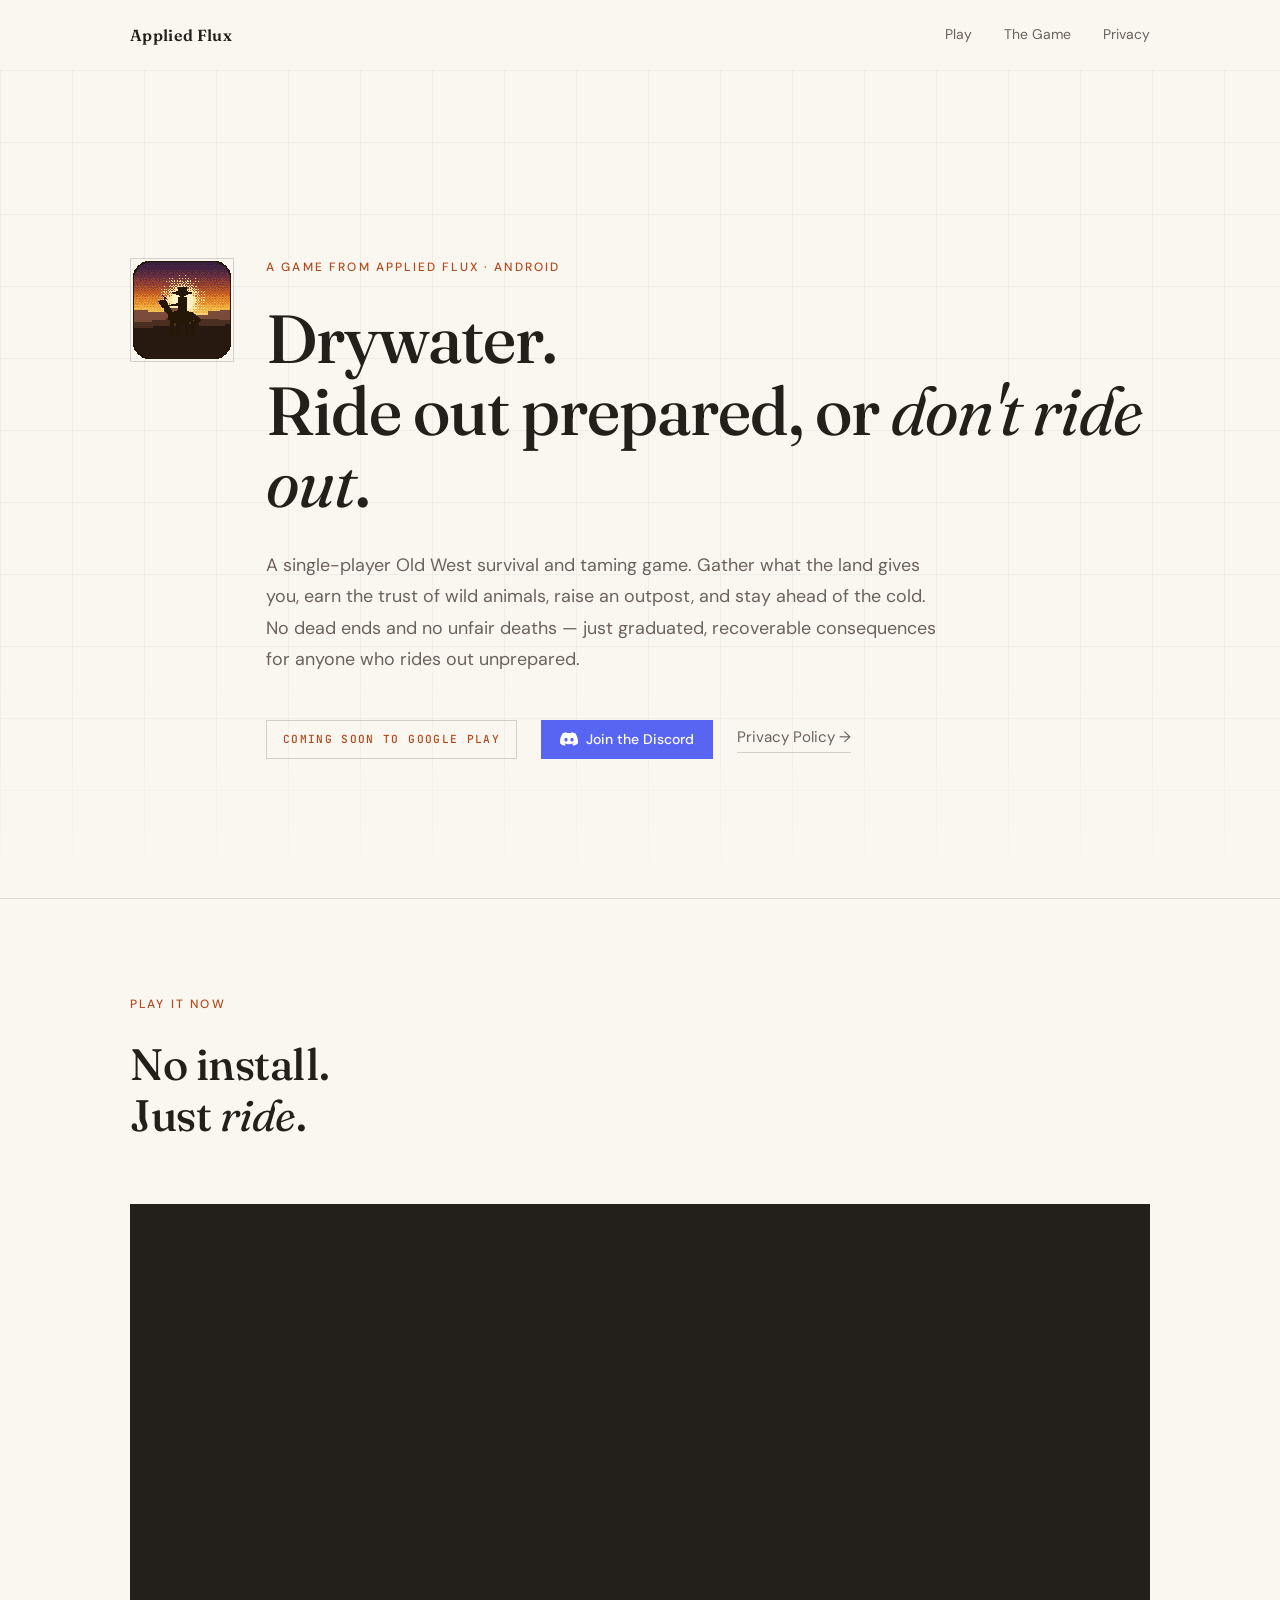
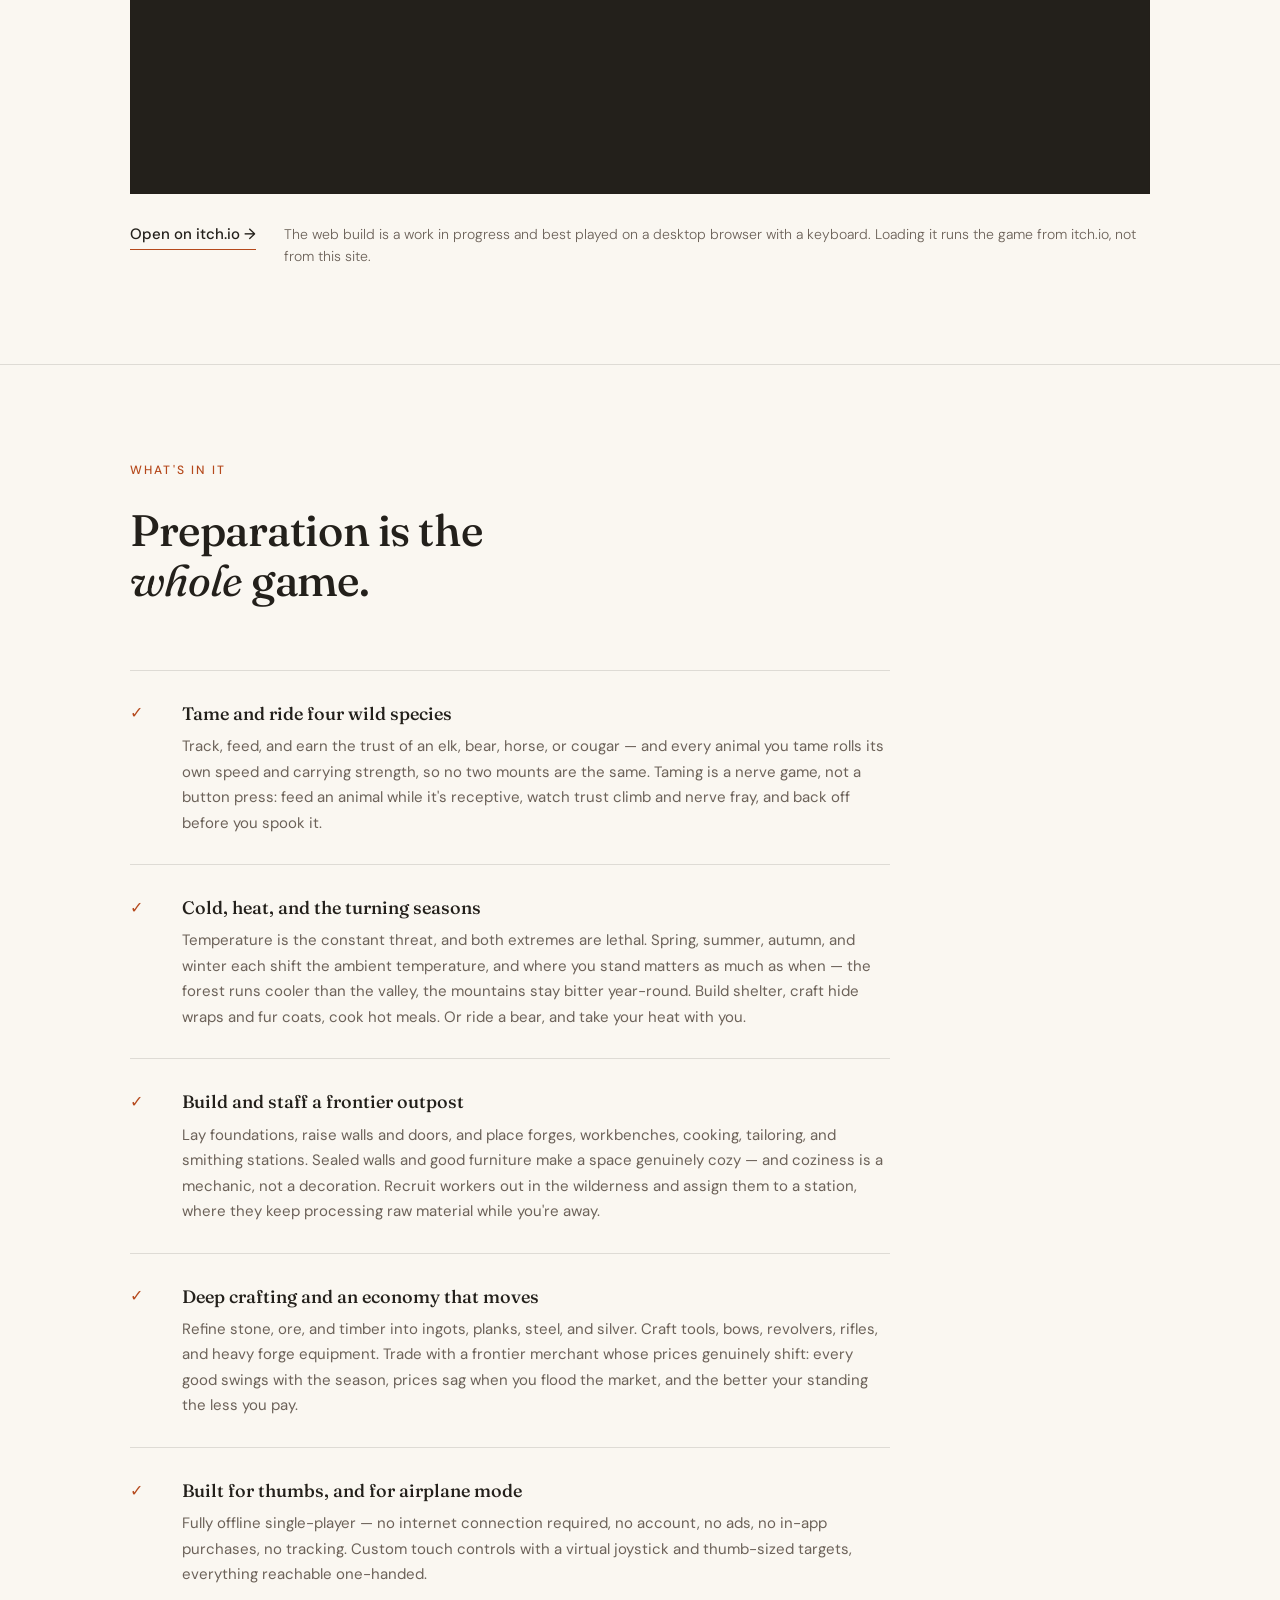
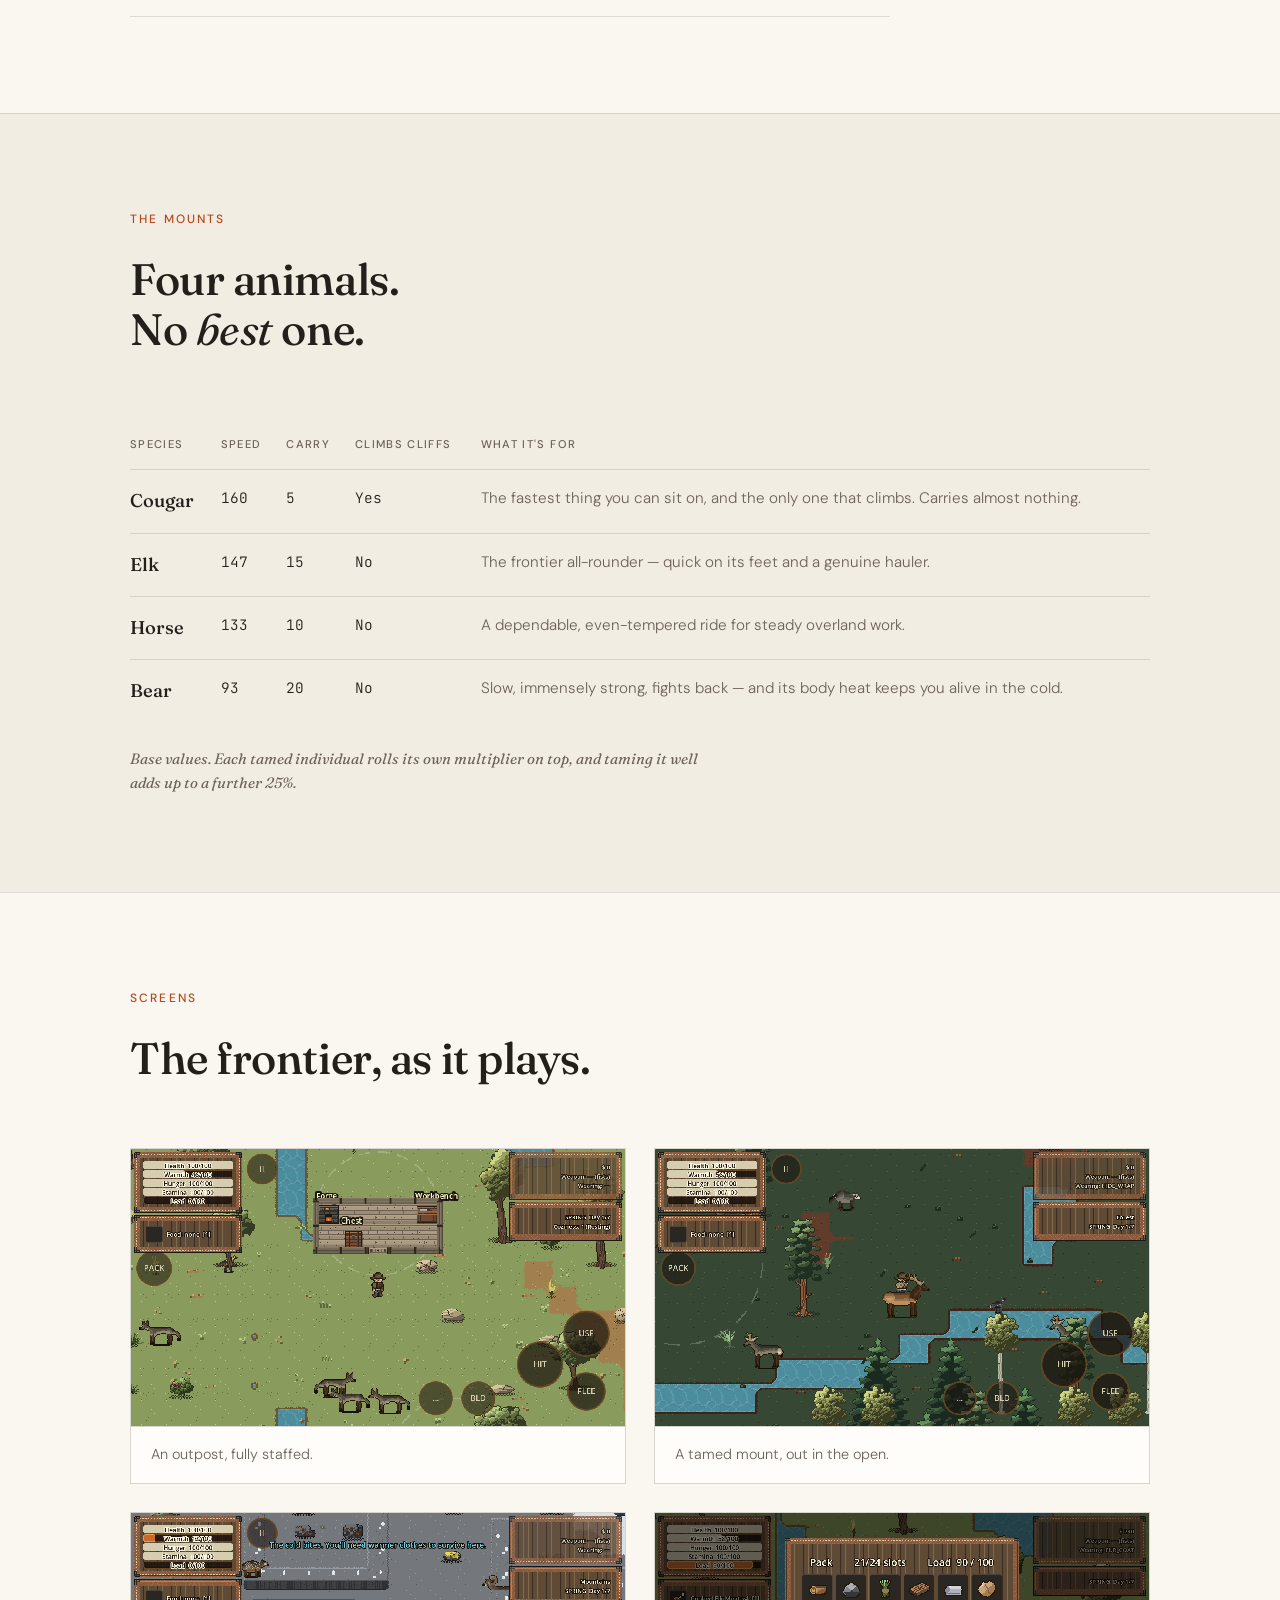
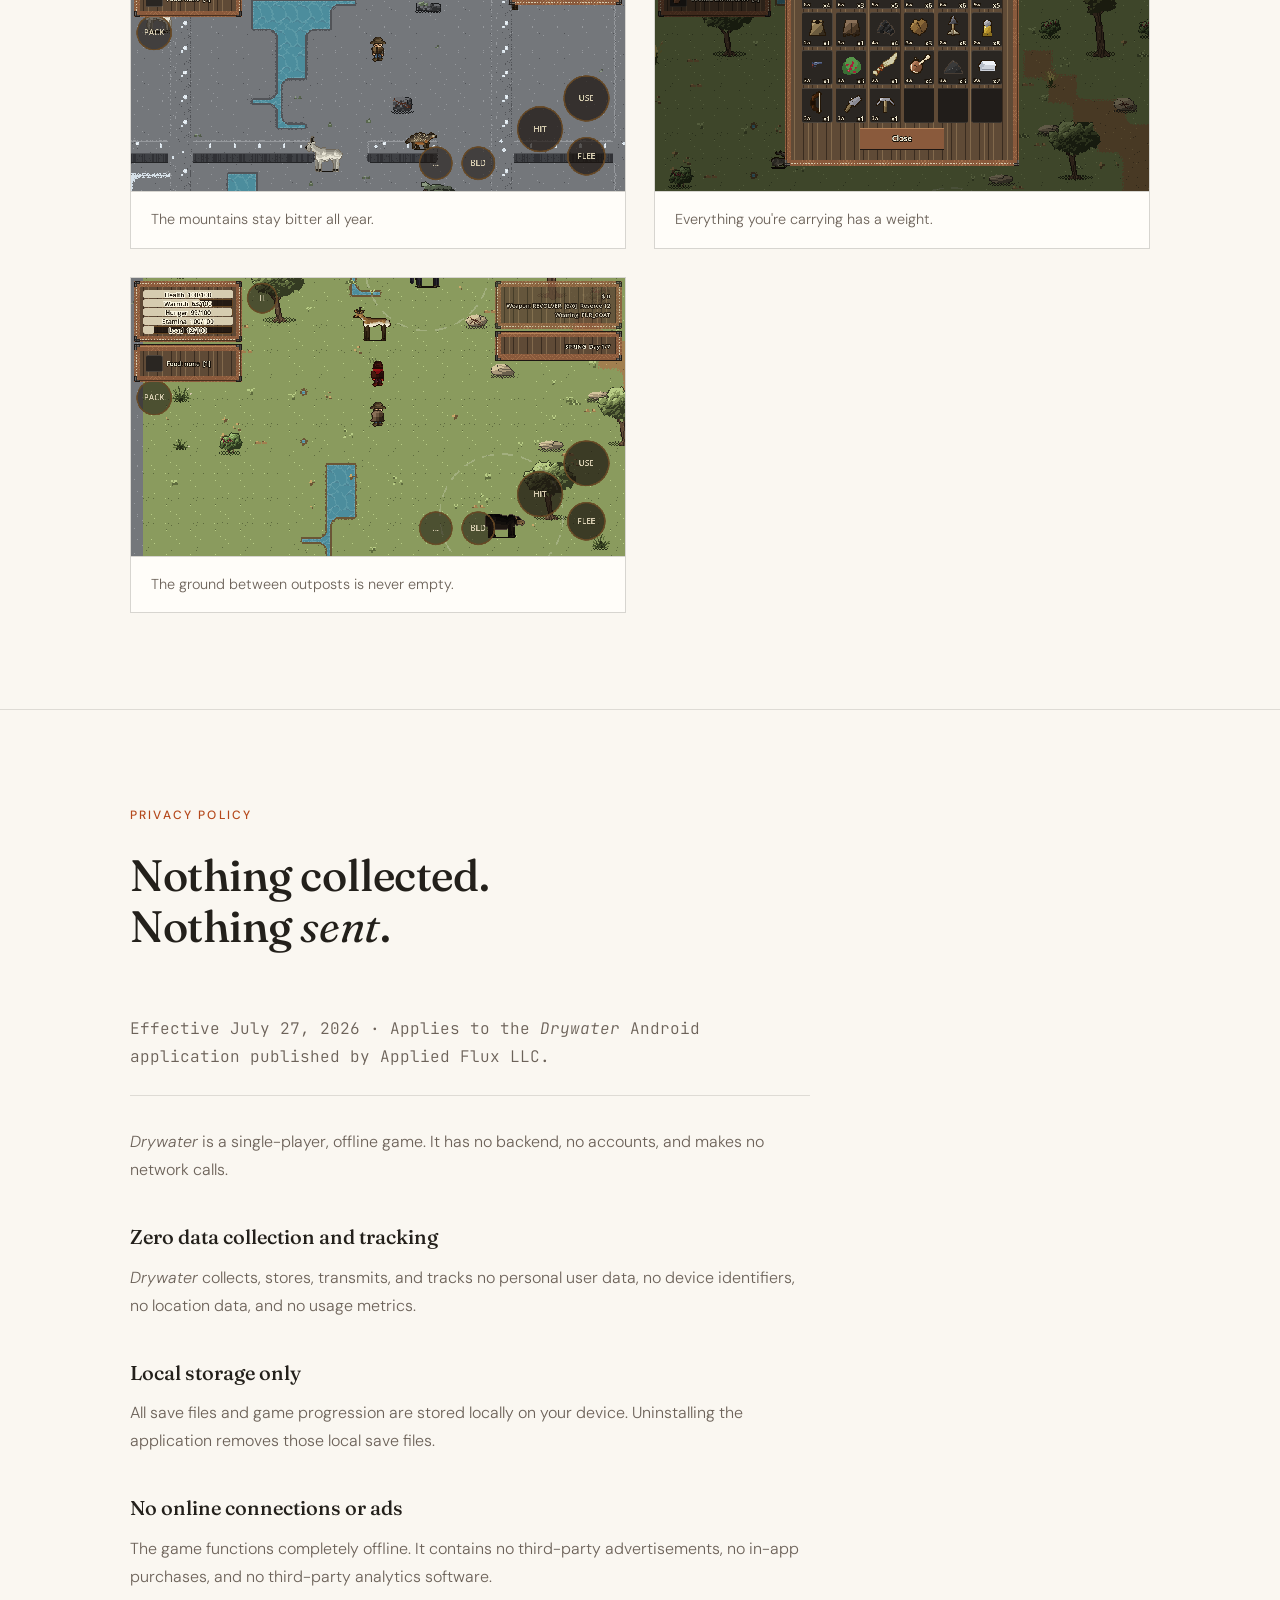
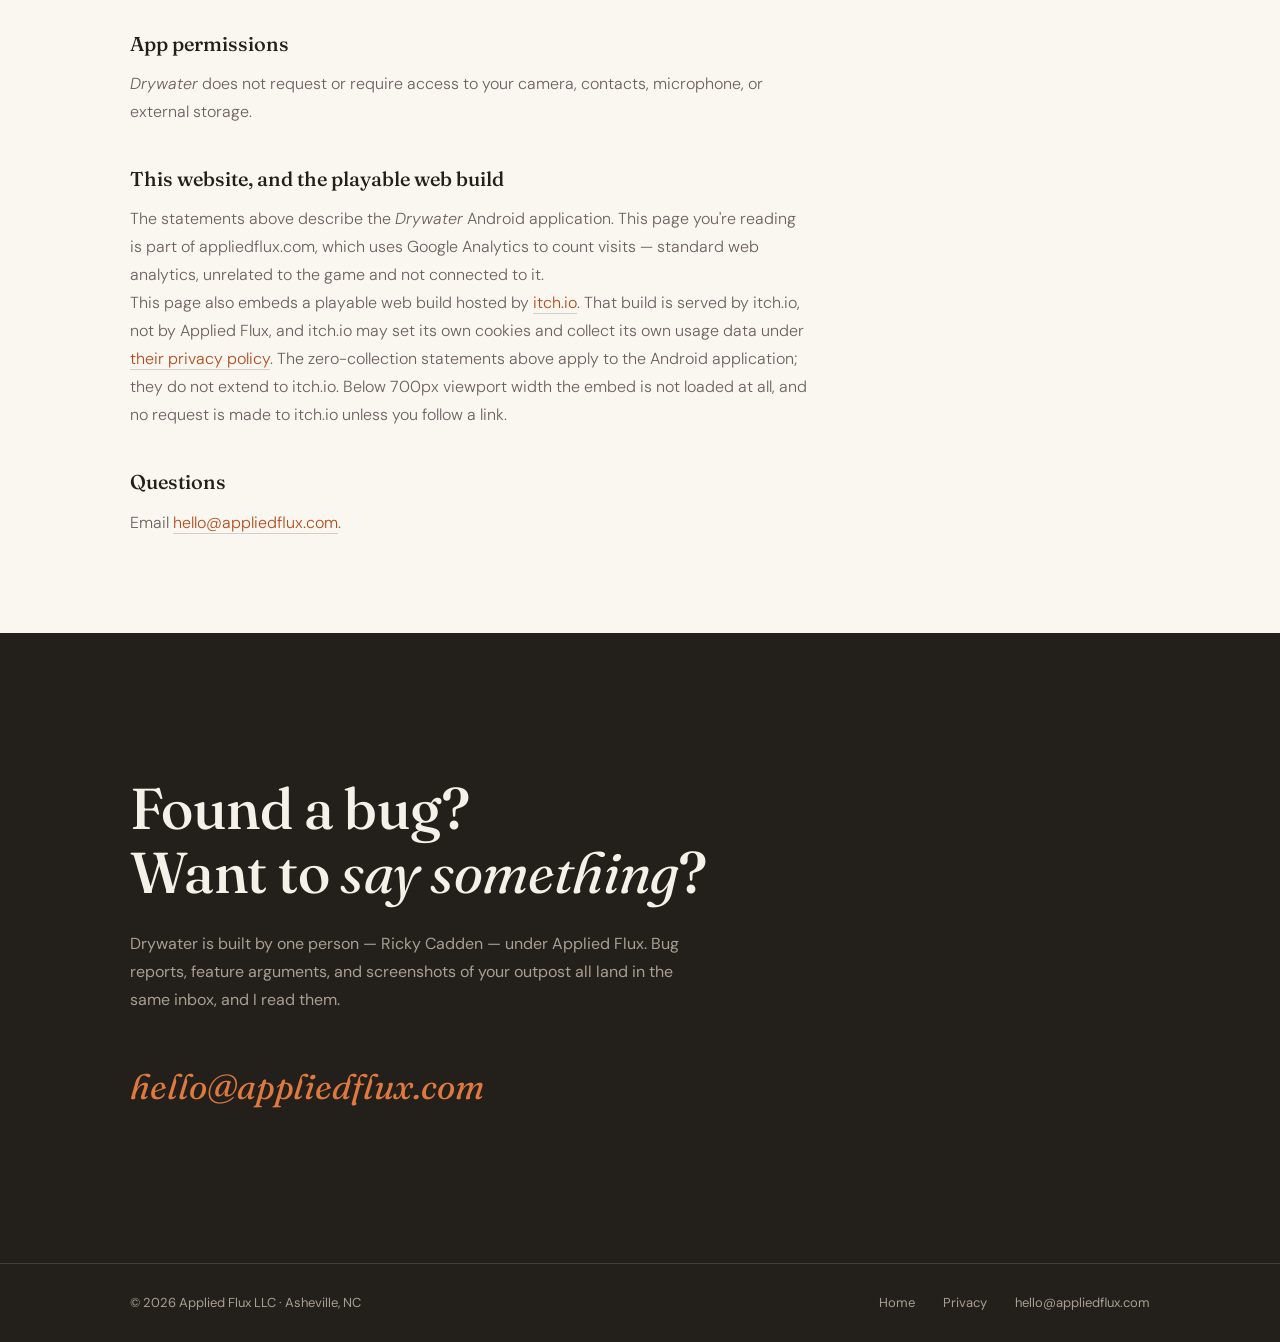
==== commit c9dfc3bc: "feat: add playable itch.io build to /drywater Places the web build directly below the hero, ahead of" ====
--- a/drywater.html
+++ b/drywater.html
@@ -66,6 +66,7 @@
     <div class="nav-inner">
       <a href="index.html" class="nav-wordmark">Applied Flux</a>
       <nav class="nav-links">
+        <a href="#play" class="nav-link">Play</a>
         <a href="#features" class="nav-link">The Game</a>
         <a href="#privacy" class="nav-cta">Privacy</a>
       </nav>
@@ -105,6 +106,25 @@
       </div>
     </section>
 
+    <!-- PLAYABLE BUILD (itch.io) -->
+    <section class="play-section" id="play">
+      <div class="container">
+        <p class="section-label animate">Play it now</p>
+        <h2 class="section-heading animate">No install.<br>Just <em>ride</em>.</h2>
+
+        <!-- The iframe is injected by script above 700px only — a 1280x740 game
+             viewport squeezed onto a phone is unplayable, and this way mobile
+             visitors don't pay to download a build they can't use. Empty div
+             collapses via .play-frame:empty, leaving the itch.io link below. -->
+        <div class="play-frame animate" id="playFrame" data-embed-src="https://itch.io/embed-upload/17981614?color=23201b"></div>
+
+        <div class="play-meta animate">
+          <a href="https://rcadden.itch.io/drywater-valley" target="_blank" rel="noopener noreferrer" class="play-cta">Open on itch.io →</a>
+          <p class="play-note">The web build is a work in progress and best played on a desktop browser with a keyboard. Loading it runs the game from itch.io, not from this site.</p>
+        </div>
+      </div>
+    </section>
+
     <!-- FEATURES -->
     <section class="checklist-section" id="features">
       <div class="container">
@@ -226,8 +246,9 @@
           <h3>App permissions</h3>
           <p><em>Drywater</em> does not request or require access to your camera, contacts, microphone, or external storage.</p>
 
-          <h3>This website</h3>
-          <p>The statements above describe the <em>Drywater</em> application. This page you're reading is part of appliedflux.com, which uses Google Analytics to count visits — standard web analytics, unrelated to the game, and not connected to it in any way.</p>
+          <h3>This website, and the playable web build</h3>
+          <p>The statements above describe the <em>Drywater</em> Android application. This page you're reading is part of appliedflux.com, which uses Google Analytics to count visits — standard web analytics, unrelated to the game and not connected to it.</p>
+          <p>This page also embeds a playable web build hosted by <a href="https://itch.io" target="_blank" rel="noopener noreferrer">itch.io</a>. That build is served by itch.io, not by Applied Flux, and itch.io may set its own cookies and collect its own usage data under <a href="https://itch.io/docs/legal/privacy-policy" target="_blank" rel="noopener noreferrer">their privacy policy</a>. The zero-collection statements above apply to the Android application; they do not extend to itch.io. Below 700px viewport width the embed is not loaded at all, and no request is made to itch.io unless you follow a link.</p>
 
           <h3>Questions</h3>
           <p>Email <a href="mailto:hello@appliedflux.com">hello@appliedflux.com</a>.</p>
@@ -259,6 +280,25 @@
   </footer>
 
   <script>
+    // itch.io playable build: inject the iframe on wide viewports only.
+    // A 1280x740 game viewport is unplayable on a phone, and an untouched
+    // embed would still cost mobile visitors the download, so below 700px
+    // the holder stays empty (and collapses) and the itch.io link carries it.
+    (function () {
+      const holder = document.getElementById('playFrame');
+      if (!holder || !window.matchMedia('(min-width: 700px)').matches) return;
+
+      const frame = document.createElement('iframe');
+      frame.src = holder.dataset.embedSrc;
+      frame.title = 'Drywater — playable web build on itch.io';
+      frame.loading = 'lazy';
+      frame.allow = 'fullscreen';
+      frame.allowFullscreen = true;
+      holder.appendChild(frame);
+    })();
+  </script>
+
+  <script>
     // Sticky nav: add background after scroll threshold
     const nav = document.getElementById('nav');
     window.addEventListener('scroll', () => {
--- a/styles.css
+++ b/styles.css
@@ -1191,6 +1191,62 @@
   outline-offset: 3px;
 }
 
+/* Playable itch.io build */
+.play-section {
+  padding: 6rem 0;
+  border-top: 1px solid var(--border);
+  scroll-margin-top: 4.5rem;
+}
+
+.play-frame {
+  position: relative;
+  width: 100%;
+  aspect-ratio: 1280 / 740;
+  border: 1px solid var(--border-card);
+  background-color: var(--dark-bg);
+}
+
+/* No iframe injected (narrow viewport, or JS off) — collapse cleanly */
+.play-frame:empty {
+  display: none;
+}
+
+.play-frame iframe {
+  display: block;
+  width: 100%;
+  height: 100%;
+  border: 0;
+}
+
+.play-meta {
+  display: flex;
+  align-items: baseline;
+  flex-wrap: wrap;
+  gap: 1rem 1.75rem;
+  margin-top: 1.75rem;
+}
+
+.play-cta {
+  flex: none;
+  font-size: 0.9375rem;
+  font-weight: 500;
+  color: var(--text);
+  border-bottom: 1px solid var(--accent);
+  padding-bottom: 2px;
+}
+
+.play-cta:hover {
+  color: var(--accent);
+}
+
+.play-note {
+  flex: 1 1 22rem;
+  font-size: 0.875rem;
+  font-weight: 300;
+  line-height: 1.6;
+  color: var(--text-muted);
+}
+
 .mounts {
   padding: 6rem 0;
   border-top: 1px solid var(--border);
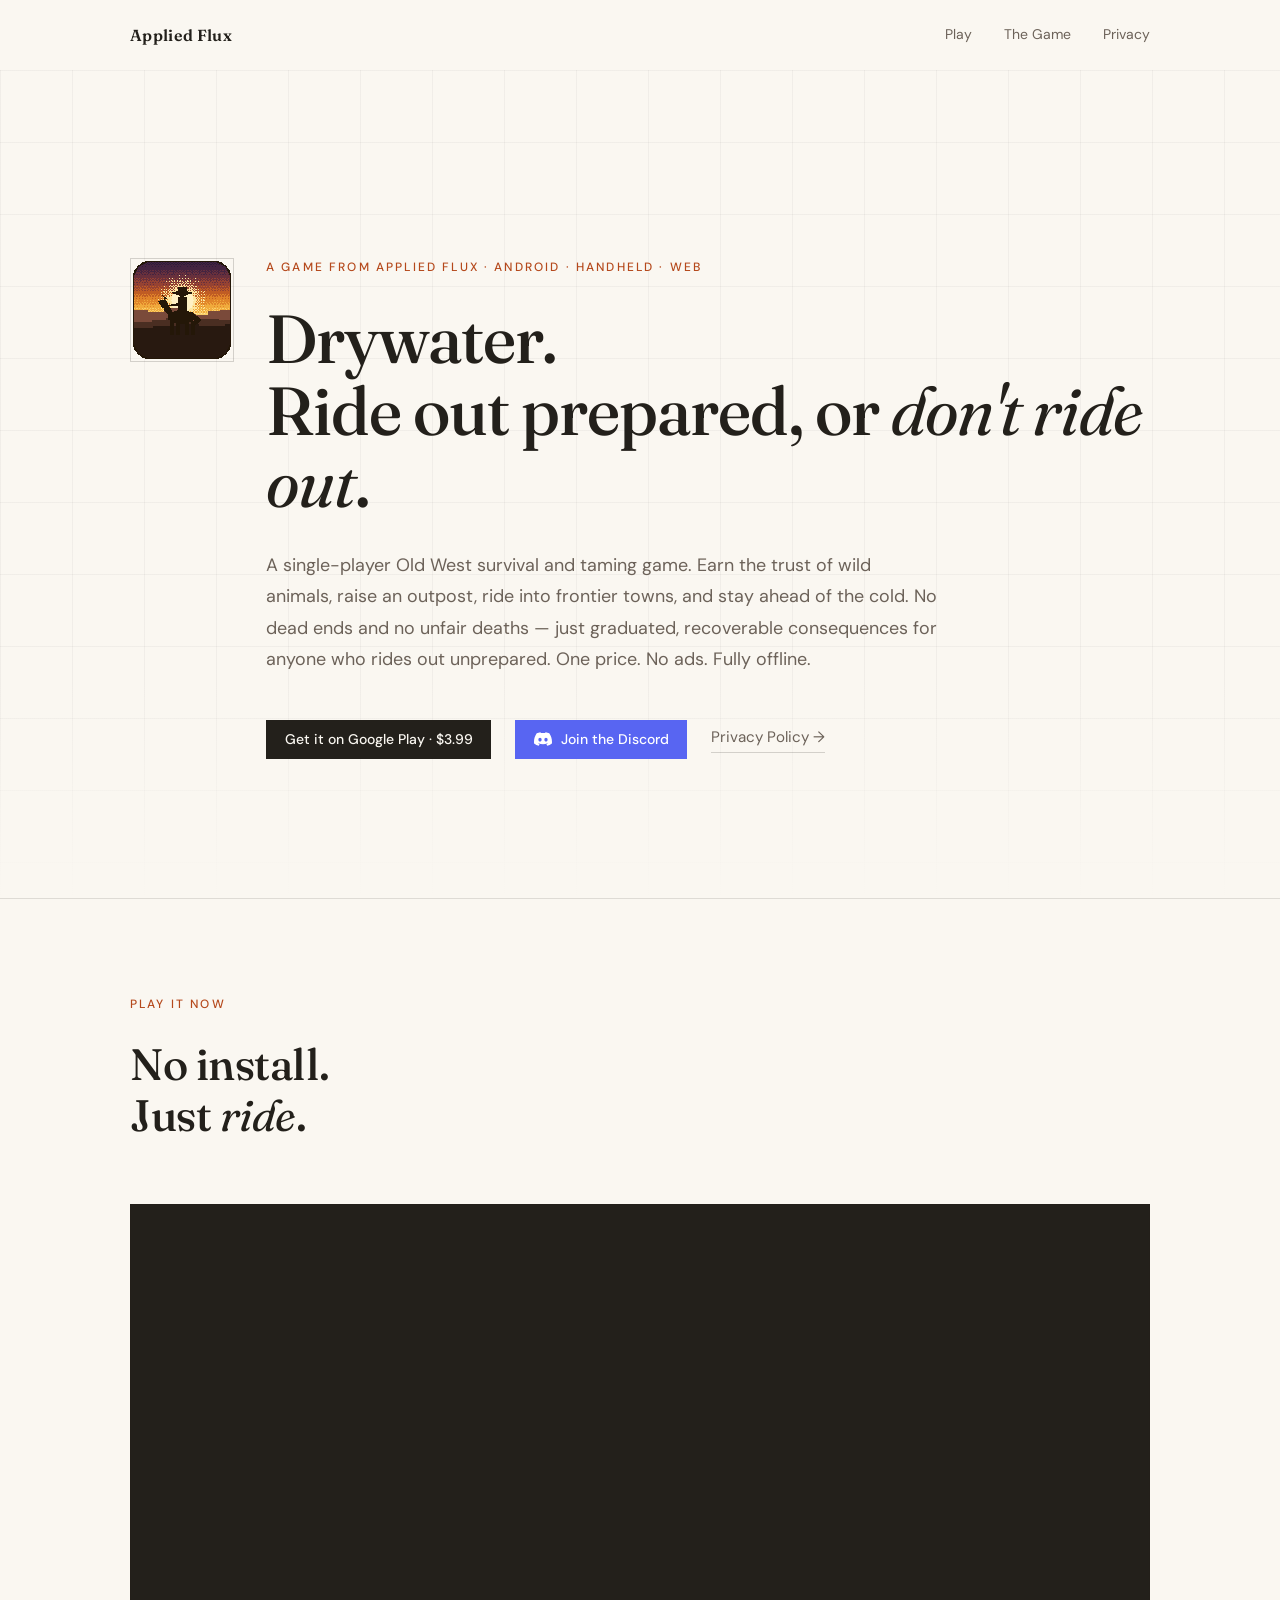
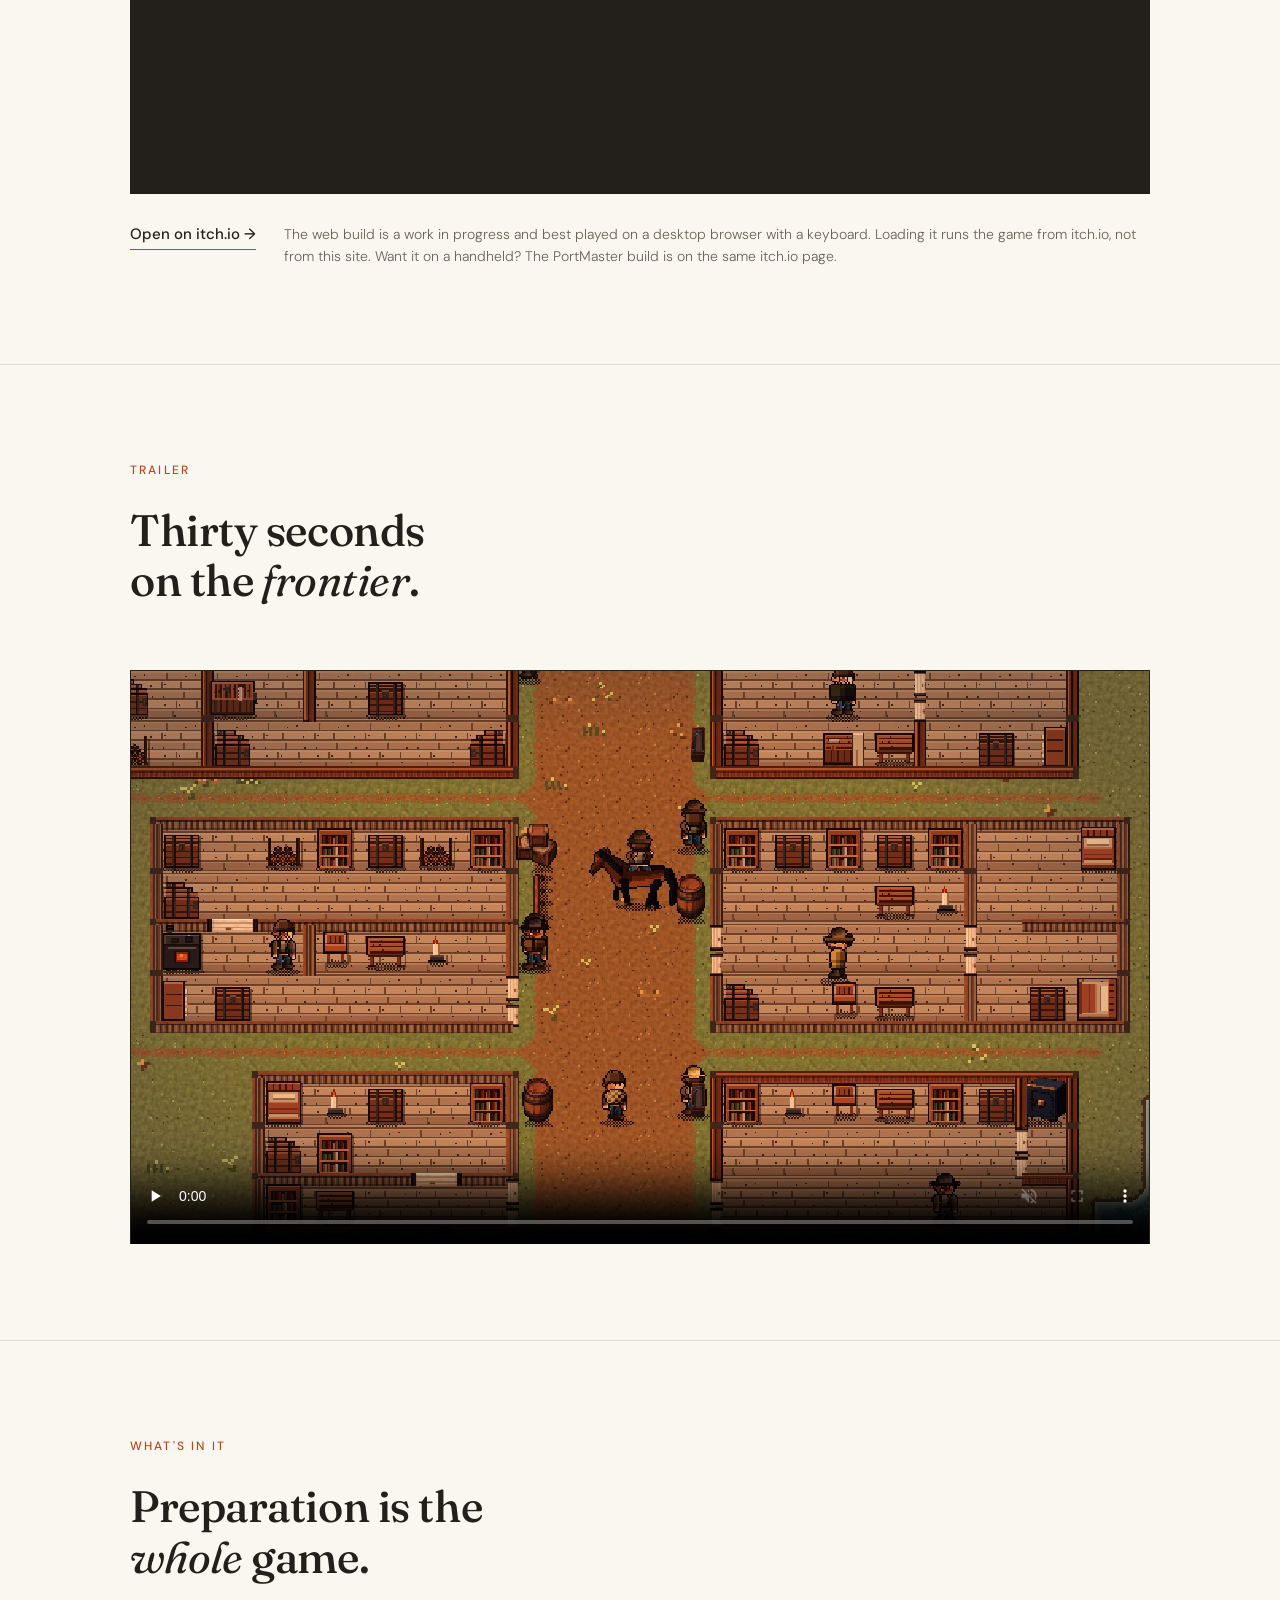
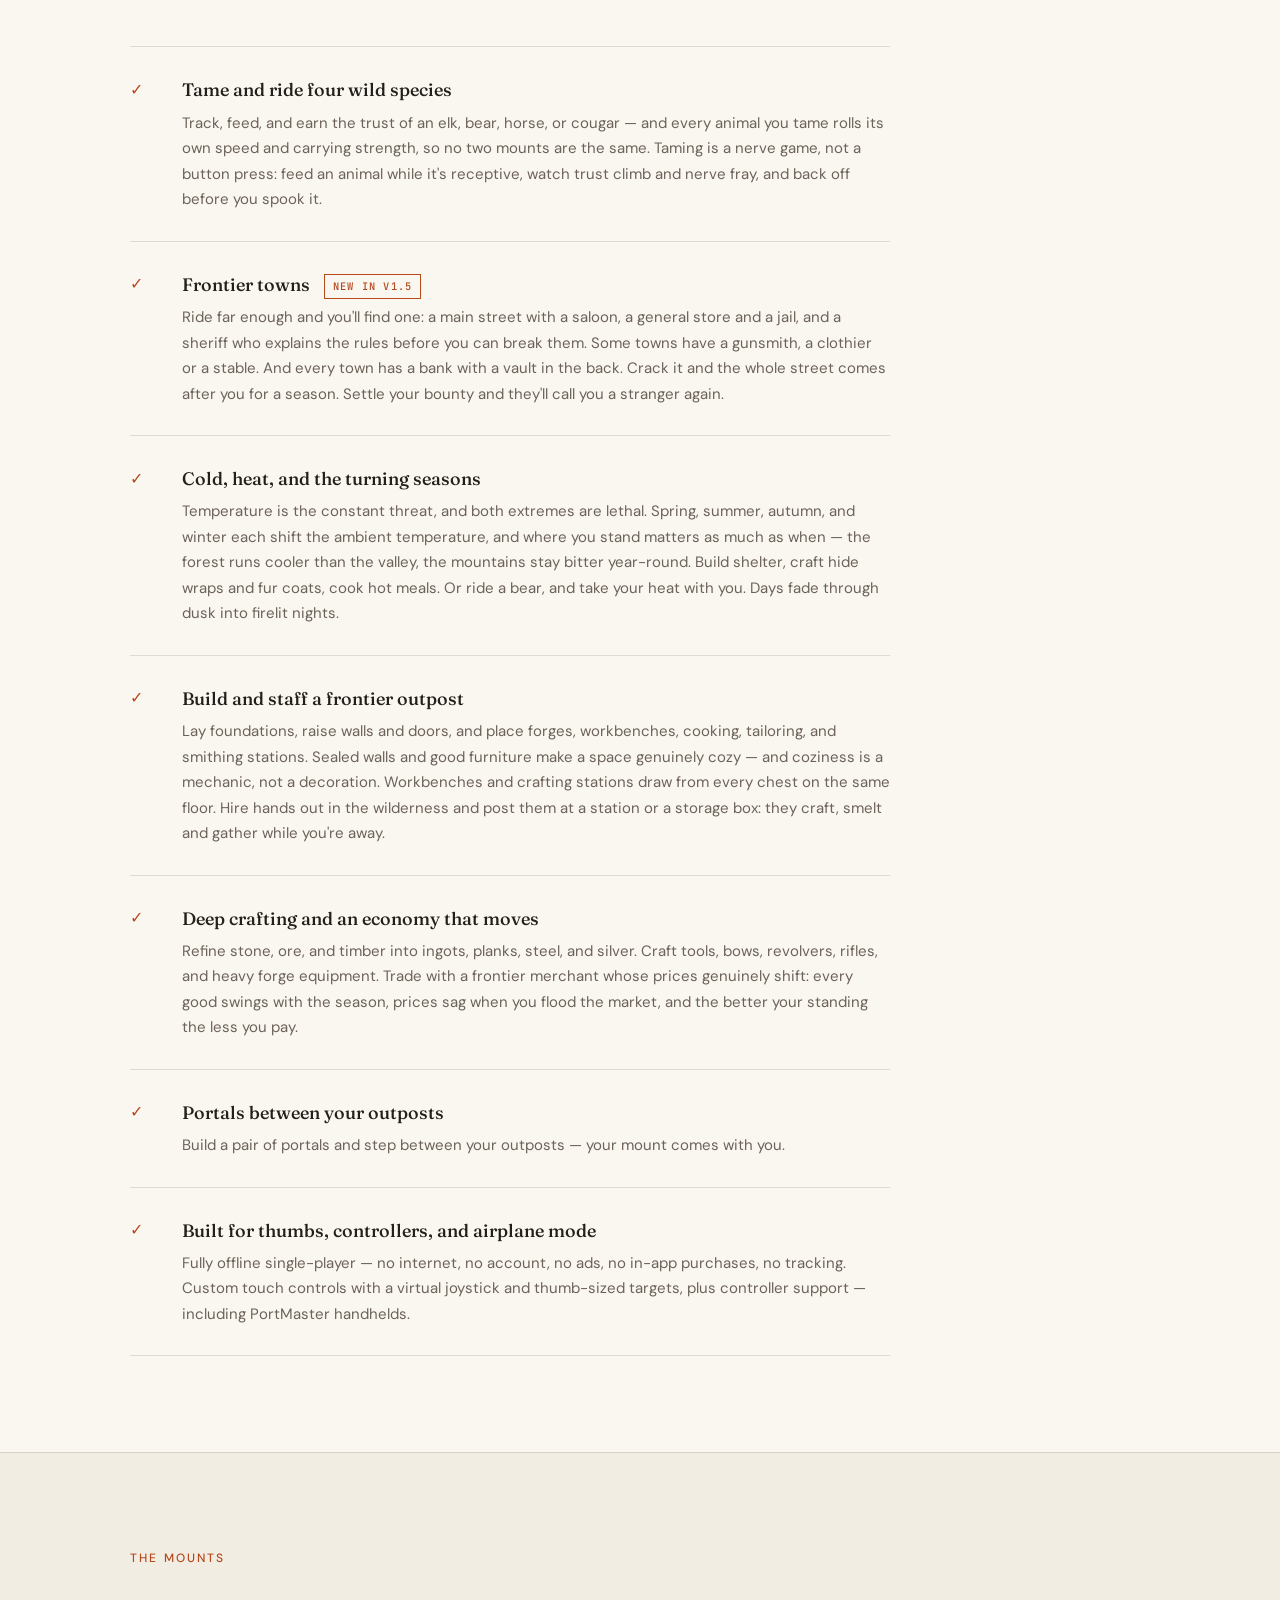
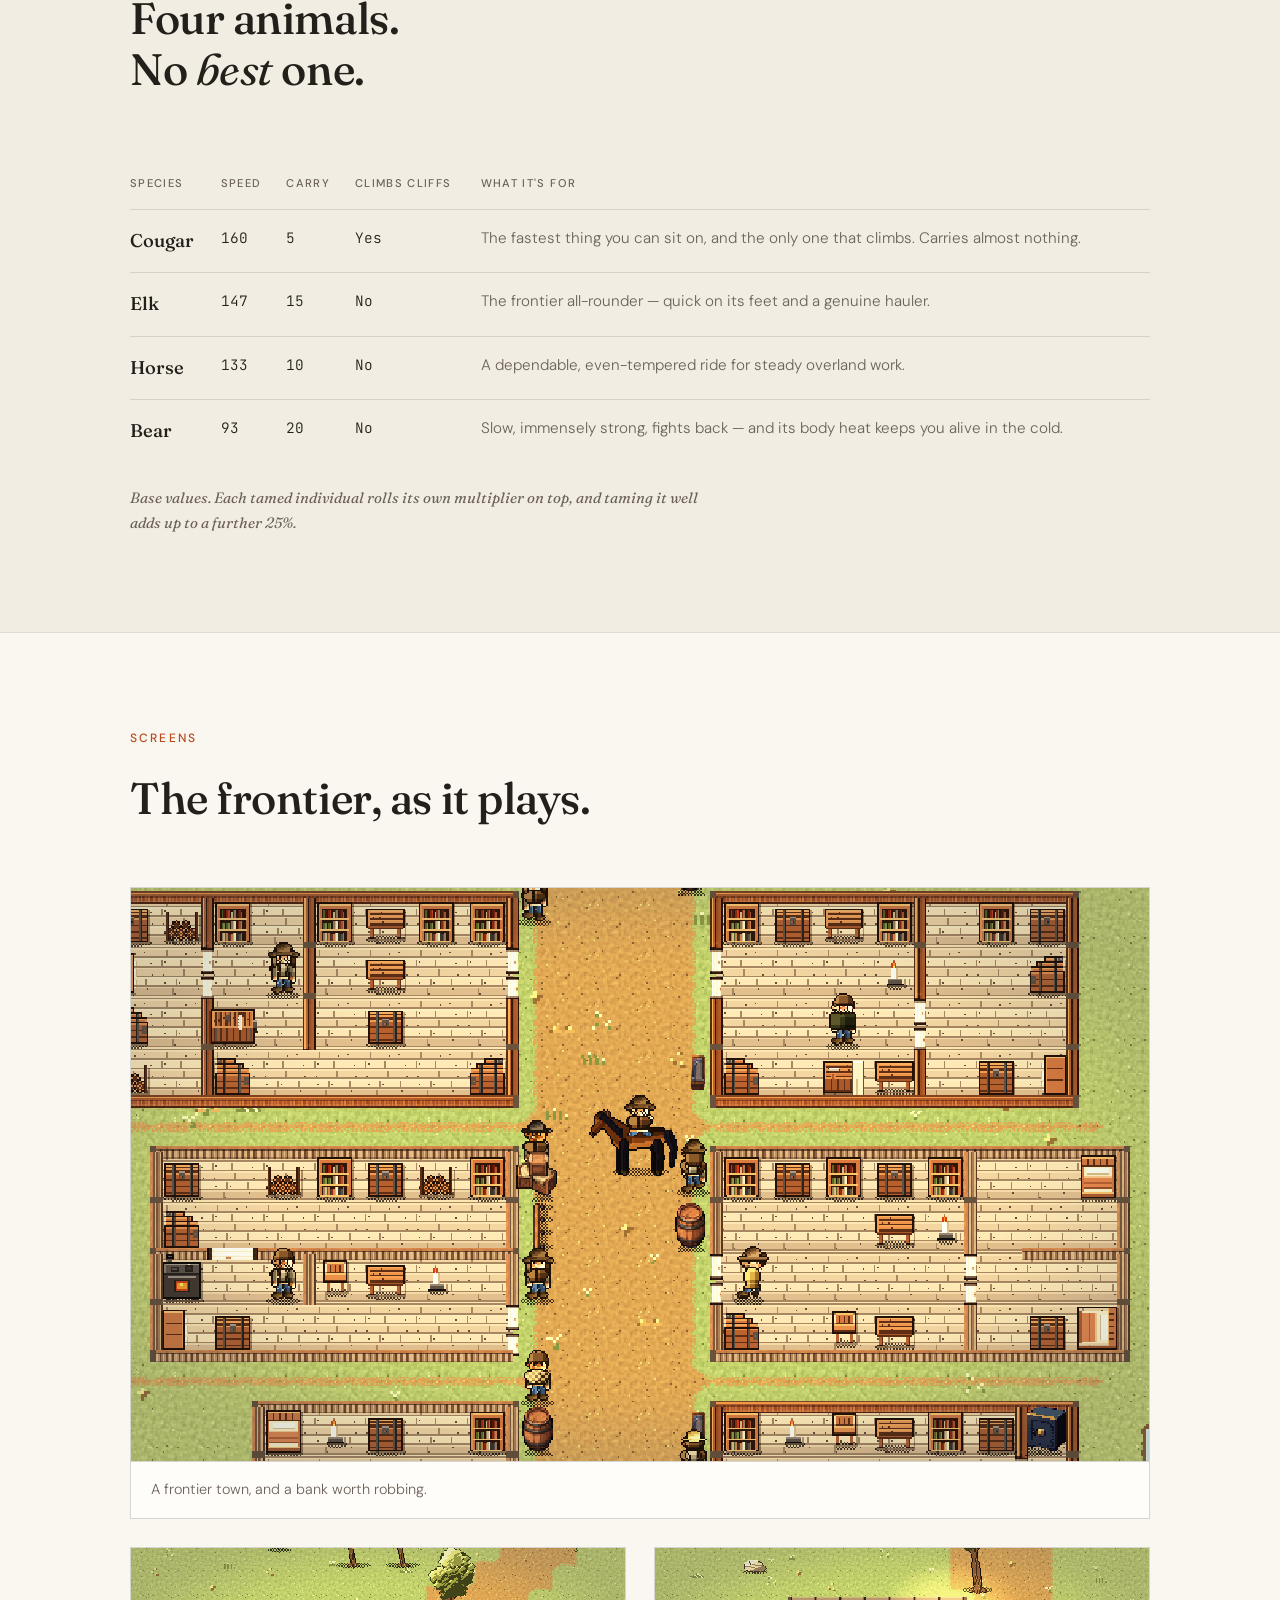
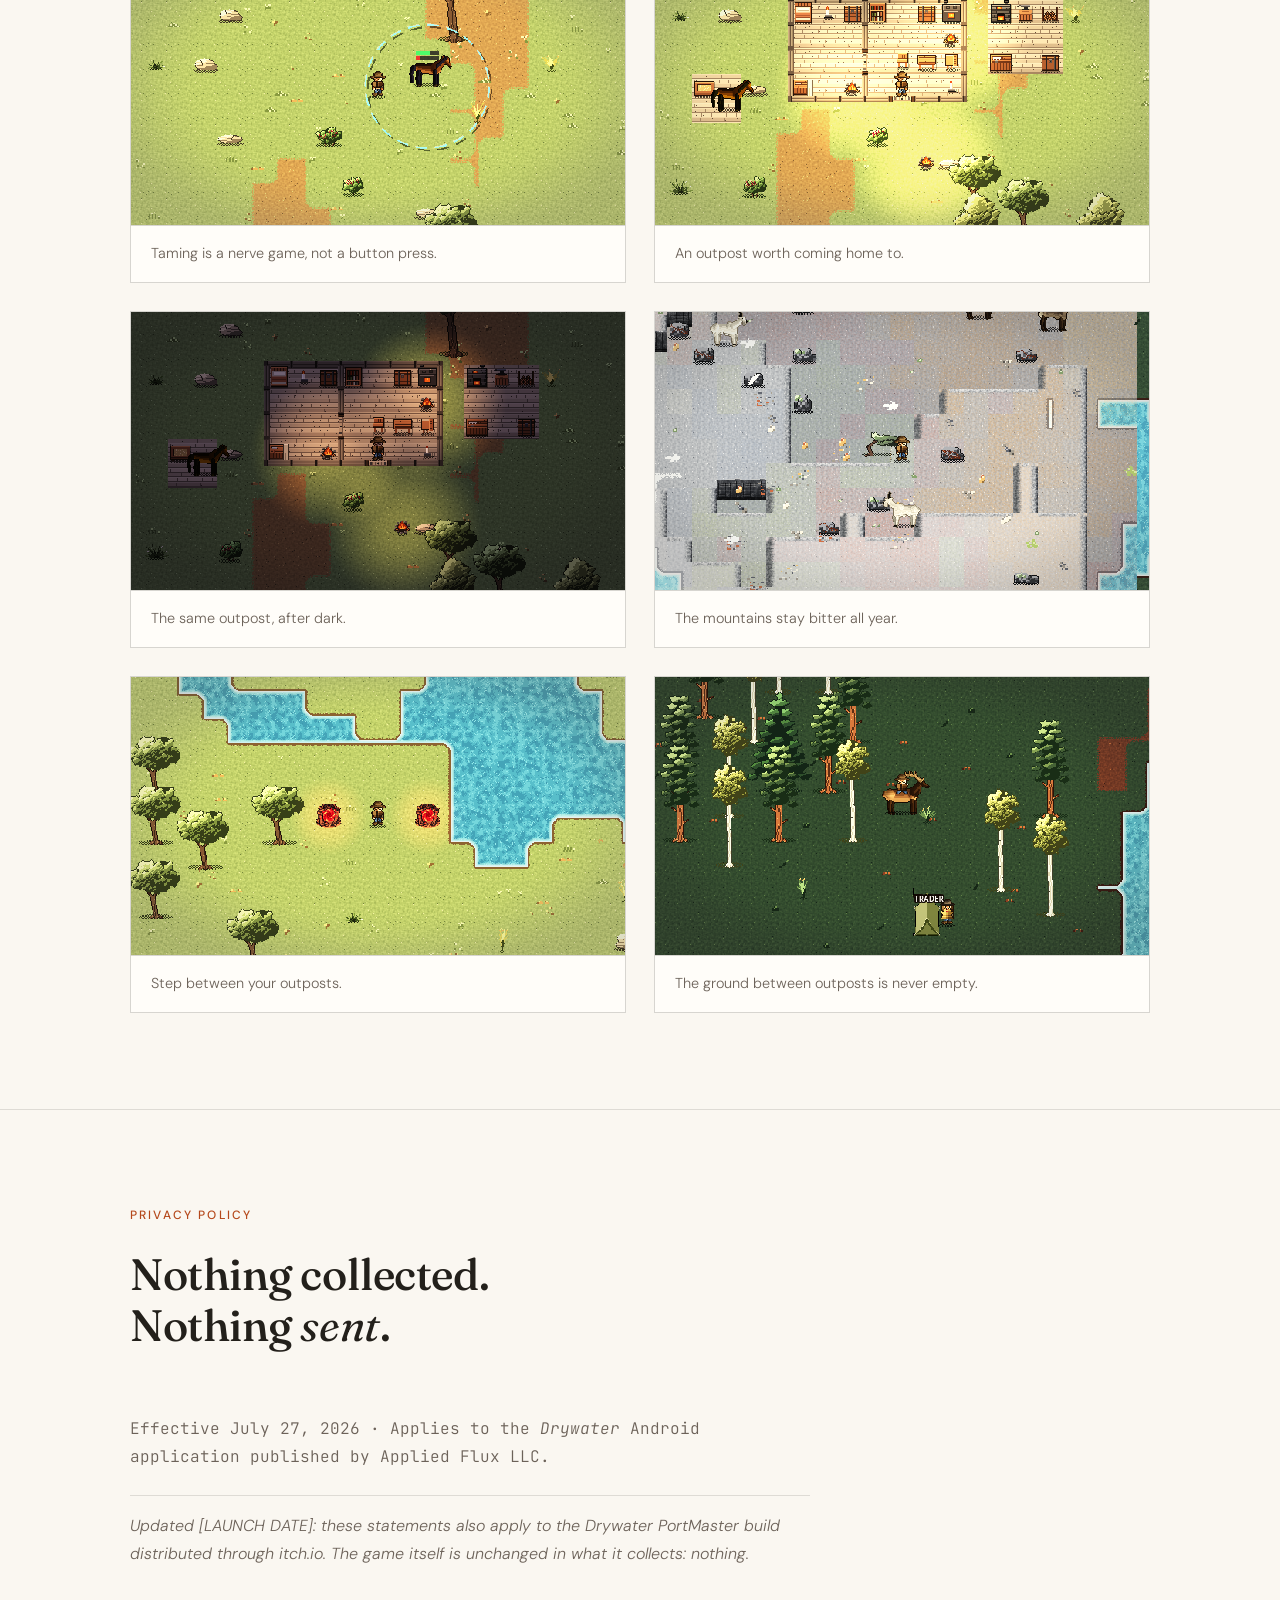
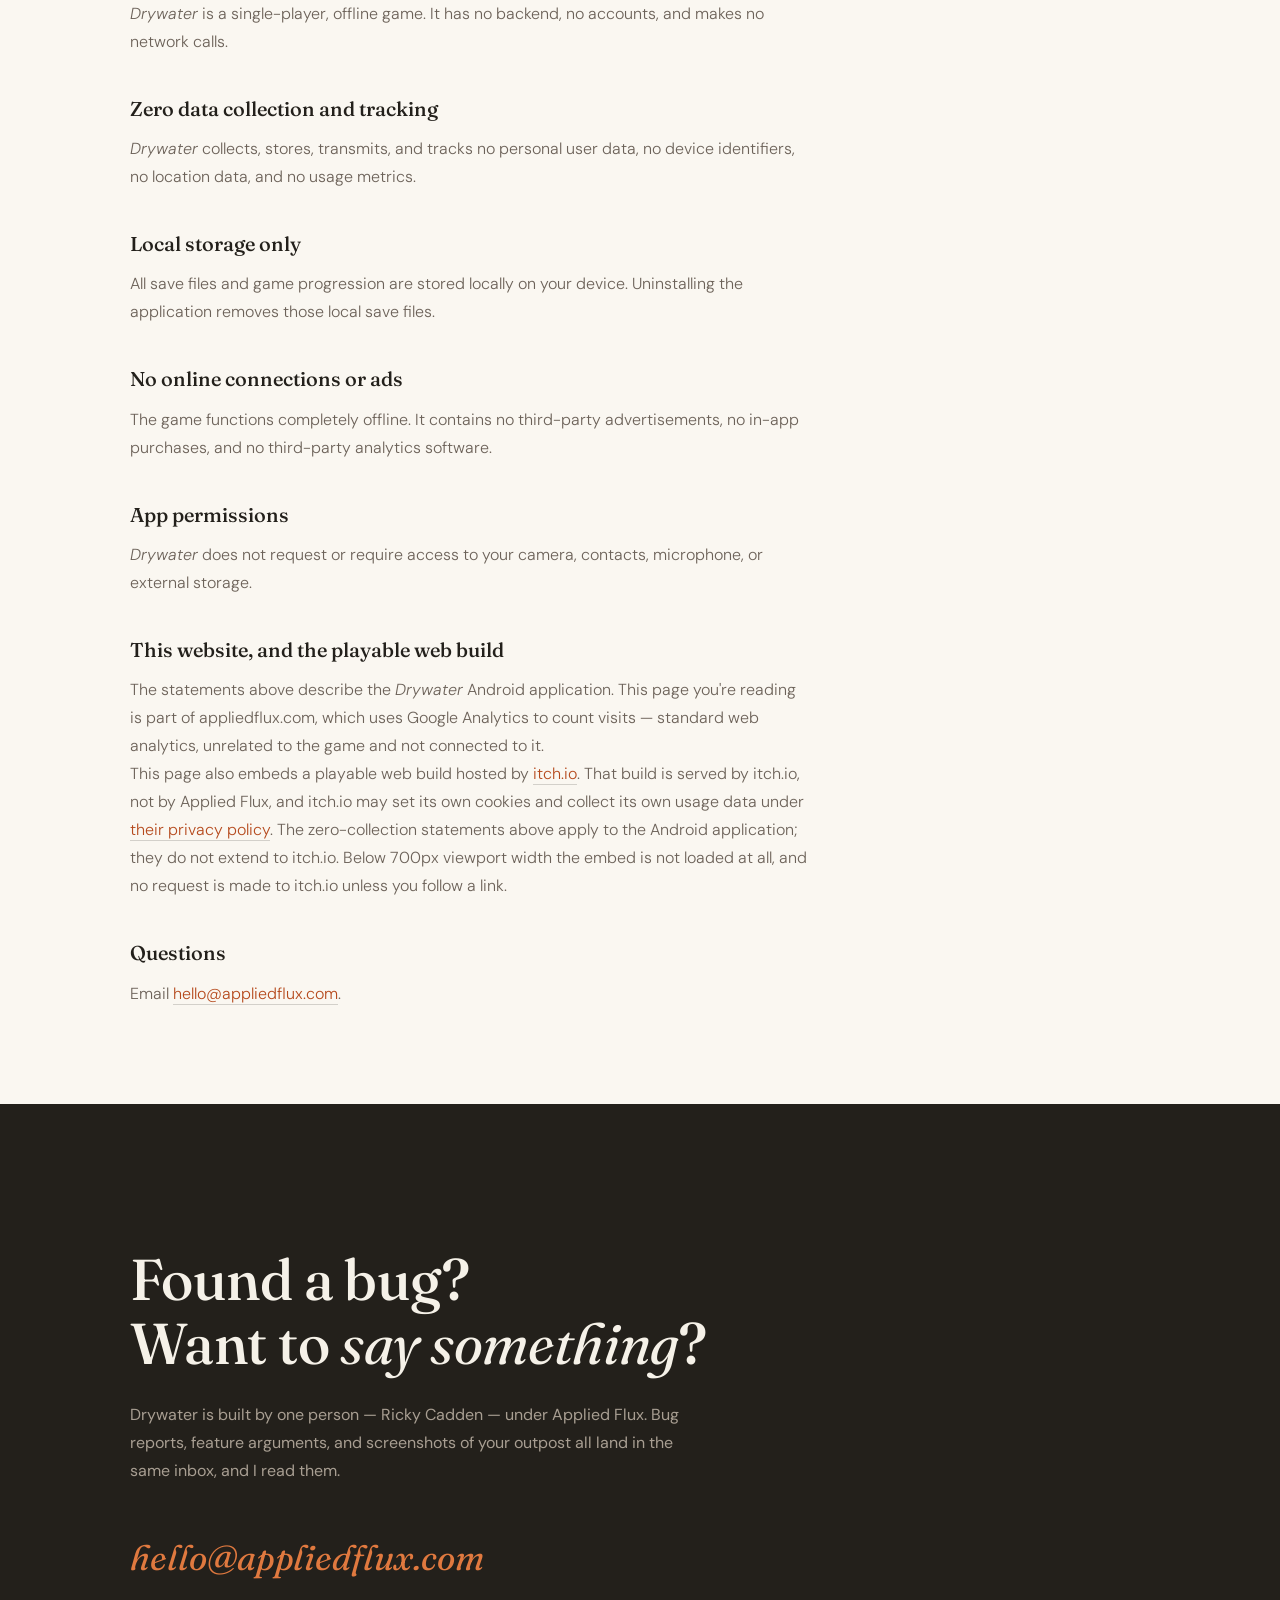
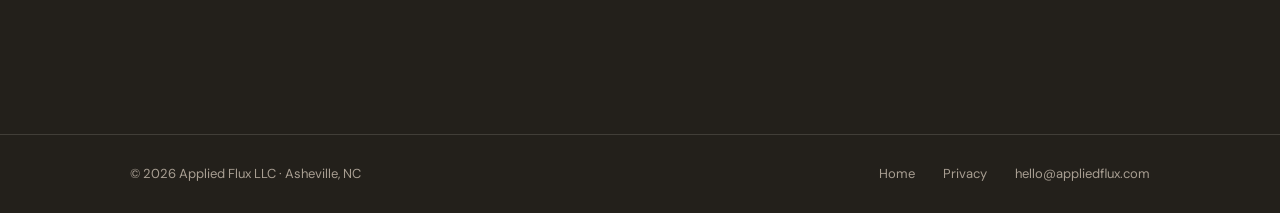
==== commit 63a7e90e: "feat: Drywater page v1.5 launch-day update (staged, do not deploy) Implements drywater-valley/docs/p" ====
--- a/drywater.html
+++ b/drywater.html
@@ -11,9 +11,9 @@
   <meta charset="UTF-8">
   <meta name="viewport" content="width=device-width, initial-scale=1.0">
   <title>Drywater — Old West Survival &amp; Taming · Applied Flux</title>
-  <meta name="description" content="Drywater is a single-player Old West survival and taming game for Android. Fully offline, no ads, no in-app purchases, no tracking. Built by Applied Flux.">
+  <meta name="description" content="Drywater is a single-player Old West survival and taming game. Tame wild mounts, build a frontier outpost, ride into town — and maybe rob the bank. Offline, no ads, pay once. On Google Play and PortMaster handhelds.">
   <meta property="og:title" content="Drywater — Old West Survival &amp; Taming">
-  <meta property="og:description" content="Explore, tame wild mounts, build outposts, and survive the Old West. Fully offline. No ads, no purchases, no tracking.">
+  <meta property="og:description" content="Tame wild mounts, build a frontier base, rob a bank. Offline, no ads, pay once.">
   <meta property="og:url" content="https://appliedflux.com/drywater">
   <meta property="og:type" content="website">
   <meta property="og:image" content="https://appliedflux.com/images/drywater/og.png">
@@ -37,10 +37,11 @@
     "alternateName": "Drywater: Old West Survival",
     "url": "https://appliedflux.com/drywater",
     "image": "https://appliedflux.com/images/drywater/og.png",
-    "description": "A single-player Old West survival and taming game. Gather resources, tame wild mounts, raise an outpost, and stay ahead of the cold. Fully offline — no ads, no in-app purchases, no tracking.",
+    "description": "A single-player Old West survival and taming game. Earn the trust of wild animals, raise an outpost, ride into frontier towns, and stay ahead of the cold. Fully offline — no ads, no in-app purchases, no tracking.",
     "applicationCategory": "GameApplication",
     "genre": ["Simulation", "Adventure", "Survival"],
     "operatingSystem": "Android",
+    "gamePlatform": ["Android", "PortMaster handhelds", "Web browser"],
     "playMode": "SinglePlayer",
     "publisher": {
       "@type": "Organization",
@@ -49,8 +50,9 @@
     },
     "offers": {
       "@type": "Offer",
-      "price": "0",
-      "priceCurrency": "USD"
+      "price": "3.99",
+      "priceCurrency": "USD",
+      "url": "https://play.google.com/store/apps/details?id=com.drywater.game"
     }
   }
   </script>
@@ -83,17 +85,17 @@
         <div class="game-hero">
           <img src="images/drywater/icon.png" alt="Drywater app icon" class="game-icon animate" width="512" height="512">
           <div>
-            <p class="section-label animate">A game from Applied Flux · Android</p>
+            <p class="section-label animate">A game from Applied Flux · Android · Handheld · Web</p>
             <h1 class="hero-headline animate">
               Drywater.<br>
               Ride out prepared, or <em>don't ride out</em>.
             </h1>
             <p class="hero-sub animate">
-              A single-player Old West survival and taming game. Gather what the land gives you, earn the trust of wild animals, raise an outpost, and stay ahead of the cold. No dead ends and no unfair deaths — just graduated, recoverable consequences for anyone who rides out unprepared.
+              A single-player Old West survival and taming game. Earn the trust of wild animals, raise an outpost, ride into frontier towns, and stay ahead of the cold. No dead ends and no unfair deaths — just graduated, recoverable consequences for anyone who rides out unprepared. One price. No ads. Fully offline.
             </p>
-            <!-- Play Store link: swap this block for an <a class="cta-link" href="https://play.google.com/store/apps/details?id=..."> once the listing is live. -->
             <div class="game-actions animate">
-              <p class="game-status">Coming soon to Google Play</p>
+              <!-- Plain text button, not a homemade badge: Google's brand guidelines allow only the unmodified official badge artwork. -->
+              <a href="https://play.google.com/store/apps/details?id=com.drywater.game" target="_blank" rel="noopener noreferrer" class="play-store-btn">Get it on Google Play · $3.99</a>
               <a href="https://discord.gg/BQUhKmSz98" target="_blank" rel="noopener noreferrer" class="discord-btn">
                 <!-- Discord mark, official geometry via simple-icons (CC0). Kept in Discord Blurple per their brand guidelines — do not recolour. -->
                 <svg viewBox="0 0 24 24" aria-hidden="true" focusable="false"><path d="M20.317 4.3698a19.7913 19.7913 0 00-4.8851-1.5152.0741.0741 0 00-.0785.0371c-.211.3753-.4447.8648-.6083 1.2495-1.8447-.2762-3.68-.2762-5.4868 0-.1636-.3933-.4058-.8742-.6177-1.2495a.077.077 0 00-.0785-.037 19.7363 19.7363 0 00-4.8852 1.515.0699.0699 0 00-.0321.0277C.5334 9.0458-.319 13.5799.0992 18.0578a.0824.0824 0 00.0312.0561c2.0528 1.5076 4.0413 2.4228 5.9929 3.0294a.0777.0777 0 00.0842-.0276c.4616-.6304.8731-1.2952 1.226-1.9942a.076.076 0 00-.0416-.1057c-.6528-.2476-1.2743-.5495-1.8722-.8923a.077.077 0 01-.0076-.1277c.1258-.0943.2517-.1923.3718-.2914a.0743.0743 0 01.0776-.0105c3.9278 1.7933 8.18 1.7933 12.0614 0a.0739.0739 0 01.0785.0095c.1202.099.246.1981.3728.2924a.077.077 0 01-.0066.1276 12.2986 12.2986 0 01-1.873.8914.0766.0766 0 00-.0407.1067c.3604.698.7719 1.3628 1.225 1.9932a.076.076 0 00.0842.0286c1.961-.6067 3.9495-1.5219 6.0023-3.0294a.077.077 0 00.0313-.0552c.5004-5.177-.8382-9.6739-3.5485-13.6604a.061.061 0 00-.0312-.0286zM8.02 15.3312c-1.1825 0-2.1569-1.0857-2.1569-2.419 0-1.3332.9555-2.4189 2.157-2.4189 1.2108 0 2.1757 1.0952 2.1568 2.419 0 1.3332-.9555 2.4189-2.1569 2.4189zm7.9748 0c-1.1825 0-2.1569-1.0857-2.1569-2.419 0-1.3332.9554-2.4189 2.1569-2.4189 1.2108 0 2.1757 1.0952 2.1568 2.419 0 1.3332-.946 2.4189-2.1568 2.4189Z"/></svg>
@@ -119,8 +121,23 @@
         <div class="play-frame animate" id="playFrame" data-embed-src="https://itch.io/embed-upload/17981614?color=23201b"></div>
 
         <div class="play-meta animate">
-          <a href="https://rcadden.itch.io/drywater-valley" target="_blank" rel="noopener noreferrer" class="play-cta">Open on itch.io →</a>
-          <p class="play-note">The web build is a work in progress and best played on a desktop browser with a keyboard. Loading it runs the game from itch.io, not from this site.</p>
+          <a href="https://rcadden.itch.io/drywater" target="_blank" rel="noopener noreferrer" class="play-cta">Open on itch.io →</a>
+          <p class="play-note">The web build is a work in progress and best played on a desktop browser with a keyboard. Loading it runs the game from itch.io, not from this site. Want it on a handheld? The PortMaster build is on the same itch.io page.</p>
+        </div>
+      </div>
+    </section>
+
+    <!-- TRAILER -->
+    <!-- Self-hosted 1080p re-encode (~9 MB). preload="none": nothing downloads until someone presses play. -->
+    <section class="trailer-section" id="trailer">
+      <div class="container">
+        <p class="section-label animate">Trailer</p>
+        <h2 class="section-heading animate">Thirty seconds<br>on the <em>frontier</em>.</h2>
+        <div class="trailer-frame animate">
+          <video controls muted playsinline preload="none" poster="images/drywater/trailer-poster.jpg" width="1920" height="1080">
+            <source src="images/drywater/trailer-1080p.mp4" type="video/mp4">
+            <a href="images/drywater/trailer-1080p.mp4">Watch the Drywater trailer (MP4)</a>
+          </video>
         </div>
       </div>
     </section>
@@ -142,15 +159,22 @@
           <li class="animate">
             <span class="check" aria-hidden="true">✓</span>
             <div>
+              <h3>Frontier towns <span class="new-tag">New in v1.5</span></h3>
+              <p>Ride far enough and you'll find one: a main street with a saloon, a general store and a jail, and a sheriff who explains the rules before you can break them. Some towns have a gunsmith, a clothier or a stable. And every town has a bank with a vault in the back. Crack it and the whole street comes after you for a season. Settle your bounty and they'll call you a stranger again.</p>
+            </div>
+          </li>
+          <li class="animate">
+            <span class="check" aria-hidden="true">✓</span>
+            <div>
               <h3>Cold, heat, and the turning seasons</h3>
-              <p>Temperature is the constant threat, and both extremes are lethal. Spring, summer, autumn, and winter each shift the ambient temperature, and where you stand matters as much as when — the forest runs cooler than the valley, the mountains stay bitter year-round. Build shelter, craft hide wraps and fur coats, cook hot meals. Or ride a bear, and take your heat with you.</p>
+              <p>Temperature is the constant threat, and both extremes are lethal. Spring, summer, autumn, and winter each shift the ambient temperature, and where you stand matters as much as when — the forest runs cooler than the valley, the mountains stay bitter year-round. Build shelter, craft hide wraps and fur coats, cook hot meals. Or ride a bear, and take your heat with you. Days fade through dusk into firelit nights.</p>
             </div>
           </li>
           <li class="animate">
             <span class="check" aria-hidden="true">✓</span>
             <div>
               <h3>Build and staff a frontier outpost</h3>
-              <p>Lay foundations, raise walls and doors, and place forges, workbenches, cooking, tailoring, and smithing stations. Sealed walls and good furniture make a space genuinely cozy — and coziness is a mechanic, not a decoration. Recruit workers out in the wilderness and assign them to a station, where they keep processing raw material while you're away.</p>
+              <p>Lay foundations, raise walls and doors, and place forges, workbenches, cooking, tailoring, and smithing stations. Sealed walls and good furniture make a space genuinely cozy — and coziness is a mechanic, not a decoration. Workbenches and crafting stations draw from every chest on the same floor. Hire hands out in the wilderness and post them at a station or a storage box: they craft, smelt and gather while you're away.</p>
             </div>
           </li>
           <li class="animate">
@@ -163,8 +187,15 @@
           <li class="animate">
             <span class="check" aria-hidden="true">✓</span>
             <div>
-              <h3>Built for thumbs, and for airplane mode</h3>
-              <p>Fully offline single-player — no internet connection required, no account, no ads, no in-app purchases, no tracking. Custom touch controls with a virtual joystick and thumb-sized targets, everything reachable one-handed.</p>
+              <h3>Portals between your outposts</h3>
+              <p>Build a pair of portals and step between your outposts — your mount comes with you.</p>
+            </div>
+          </li>
+          <li class="animate">
+            <span class="check" aria-hidden="true">✓</span>
+            <div>
+              <h3>Built for thumbs, controllers, and airplane mode</h3>
+              <p>Fully offline single-player — no internet, no account, no ads, no in-app purchases, no tracking. Custom touch controls with a virtual joystick and thumb-sized targets, plus controller support — including PortMaster handhelds.</p>
             </div>
           </li>
         </ul>
@@ -200,24 +231,32 @@
         <p class="section-label animate">Screens</p>
         <h2 class="section-heading animate">The frontier, as it plays.</h2>
         <div class="shots-grid">
+          <figure class="shot shot--lead animate" data-delay="0">
+            <img src="images/drywater/town.png" alt="A rider on horseback in the dirt main street of a frontier town, surrounded by townsfolk and shopfronts" width="640" height="360" loading="lazy">
+            <figcaption>A frontier town, and a bank worth robbing.</figcaption>
+          </figure>
           <figure class="shot animate" data-delay="0">
-            <img src="images/drywater/homestead.png" alt="A built-out Drywater homestead with walls, workbenches, and a forge" width="1280" height="720" loading="lazy">
-            <figcaption>An outpost, fully staffed.</figcaption>
+            <img src="images/drywater/taming.png" alt="The player approaching a wild horse inside its dashed taming ring" width="640" height="360" loading="lazy">
+            <figcaption>Taming is a nerve game, not a button press.</figcaption>
           </figure>
           <figure class="shot animate" data-delay="80">
-            <img src="images/drywater/ride.png" alt="The player riding a tamed mount across open frontier terrain" width="1280" height="720" loading="lazy">
-            <figcaption>A tamed mount, out in the open.</figcaption>
-          </figure>
-          <figure class="shot animate" data-delay="160">
-            <img src="images/drywater/cold.png" alt="The player in a cold mountain biome with the temperature warning showing" width="1280" height="720" loading="lazy">
+            <img src="images/drywater/outpost.png" alt="A small homestead of two cabins with a campfire and a tamed horse" width="640" height="360" loading="lazy">
+            <figcaption>An outpost worth coming home to.</figcaption>
+          </figure>
+          <figure class="shot animate" data-delay="0">
+            <img src="images/drywater/outpost-night.png" alt="The homestead at night, lit only by the campfire" width="640" height="360" loading="lazy">
+            <figcaption>The same outpost, after dark.</figcaption>
+          </figure>
+          <figure class="shot animate" data-delay="80">
+            <img src="images/drywater/mountains.png" alt="Grey, mineral-stained mountain terrain with a white mount and ore nodes" width="640" height="360" loading="lazy">
             <figcaption>The mountains stay bitter all year.</figcaption>
           </figure>
-          <figure class="shot animate" data-delay="240">
-            <img src="images/drywater/pack.png" alt="The Drywater inventory and pack screen showing gathered resources" width="1280" height="720" loading="lazy">
-            <figcaption>Everything you're carrying has a weight.</figcaption>
-          </figure>
-          <figure class="shot animate" data-delay="320">
-            <img src="images/drywater/standoff.png" alt="A standoff with an outlaw in the Drywater wilderness" width="1280" height="720" loading="lazy">
+          <figure class="shot animate" data-delay="0">
+            <img src="images/drywater/portals.png" alt="The player standing between two glowing red portals beside a lake" width="640" height="360" loading="lazy">
+            <figcaption>Step between your outposts.</figcaption>
+          </figure>
+          <figure class="shot animate" data-delay="80">
+            <img src="images/drywater/elk-ride.png" alt="A rider on an elk in dense forest with a trader's tent nearby" width="640" height="360" loading="lazy">
             <figcaption>The ground between outposts is never empty.</figcaption>
           </figure>
         </div>
@@ -231,6 +270,8 @@
         <h2 class="section-heading animate">Nothing collected.<br>Nothing <em>sent</em>.</h2>
         <div class="legal animate">
           <p class="legal-meta">Effective July 27, 2026 · Applies to the <em>Drywater</em> Android application published by Applied Flux LLC.</p>
+          <!-- LAUNCH DAY: replace [LAUNCH DATE] with the v1.5 release date before this ships. -->
+          <p class="legal-amendment"><em>Updated [LAUNCH DATE]: these statements also apply to the Drywater PortMaster build distributed through itch.io. The game itself is unchanged in what it collects: nothing.</em></p>
 
           <p><em>Drywater</em> is a single-player, offline game. It has no backend, no accounts, and makes no network calls.</p>
 
--- a/styles.css
+++ b/styles.css
@@ -1140,19 +1140,45 @@
   border-bottom-color: var(--accent);
 }
 
-.game-status {
+/* Google Play — plain text button. Their brand rules allow only the unmodified
+   official badge, so this is deliberately NOT styled to look like one. */
+.play-store-btn {
   display: inline-flex;
   align-items: center;
   min-height: var(--action-h);
+  padding: 0 1.1rem;
+  font-family: var(--font-body);
+  font-size: 0.875rem;
+  font-weight: 500;
+  line-height: 1;
+  color: var(--bg);
+  background-color: var(--text);
+  border: 1px solid var(--text);
+  transition: background-color 0.2s ease, border-color 0.2s ease;
+}
+
+.play-store-btn:hover {
+  background-color: var(--accent);
+  border-color: var(--accent);
+}
+
+.play-store-btn:focus-visible {
+  outline: 2px solid var(--accent);
+  outline-offset: 3px;
+}
+
+.new-tag {
+  display: inline-block;
+  margin-left: 0.6rem;
+  padding: 0.2rem 0.5rem;
   font-family: var(--font-mono);
-  font-size: 0.7rem;
-  font-weight: 500;
-  line-height: 1;
+  font-size: 0.65rem;
+  font-weight: 500;
   letter-spacing: 0.12em;
   text-transform: uppercase;
+  vertical-align: middle;
   color: var(--accent);
-  border: 1px solid var(--border-card);
-  padding: 0 1rem;
+  border: 1px solid var(--accent);
 }
 
 /* Discord — Blurple per their brand guidelines; the mark is never recoloured */
@@ -1320,6 +1346,30 @@
   gap: 1.75rem;
 }
 
+/* Trailer — self-hosted, click-to-load */
+.trailer-section {
+  padding: 6rem 0;
+  border-top: 1px solid var(--border);
+}
+
+.trailer-frame {
+  border: 1px solid var(--border-card);
+  background-color: var(--dark-bg);
+}
+
+.trailer-frame video {
+  display: block;
+  width: 100%;
+  height: auto;
+  aspect-ratio: 16 / 9;
+  image-rendering: pixelated;
+}
+
+/* Lead screenshot spans the grid, so 7 shots sit as 1 + 3 rows of 2 */
+.shot--lead {
+  grid-column: 1 / -1;
+}
+
 .shot {
   background-color: #fffdf9;
   border: 1px solid var(--border-card);
@@ -1361,6 +1411,14 @@
   border-bottom: 1px solid var(--border);
 }
 
+/* Dated amendment: sits under the effective-date line, never replaces it */
+.legal-amendment {
+  font-size: 0.9rem;
+  color: var(--text-muted);
+  margin-top: -1rem;
+  margin-bottom: 2rem;
+}
+
 .legal h3 {
   font-family: var(--font-display);
   font-size: 1.25rem;
@@ -1402,6 +1460,7 @@
   }
 
   .mounts,
+  .trailer-section,
   .legal-section {
     padding: 4rem 0;
   }
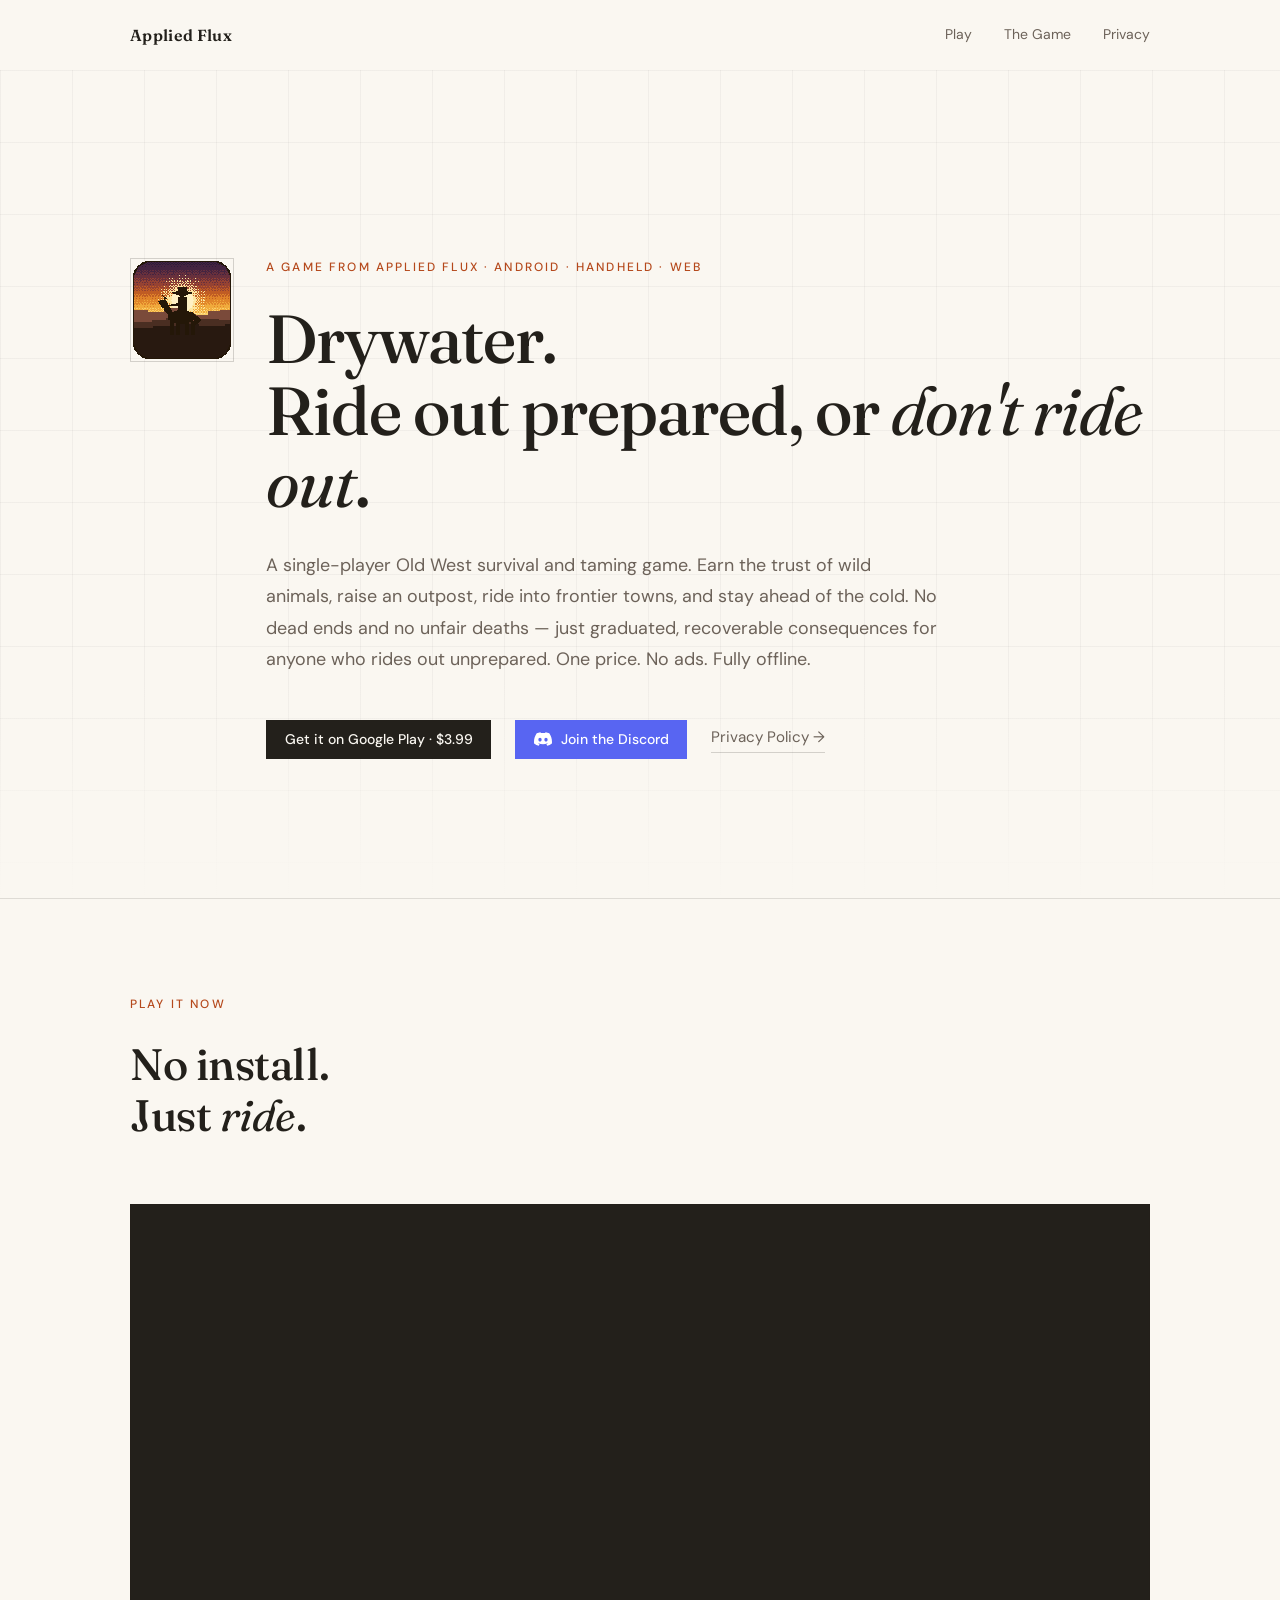
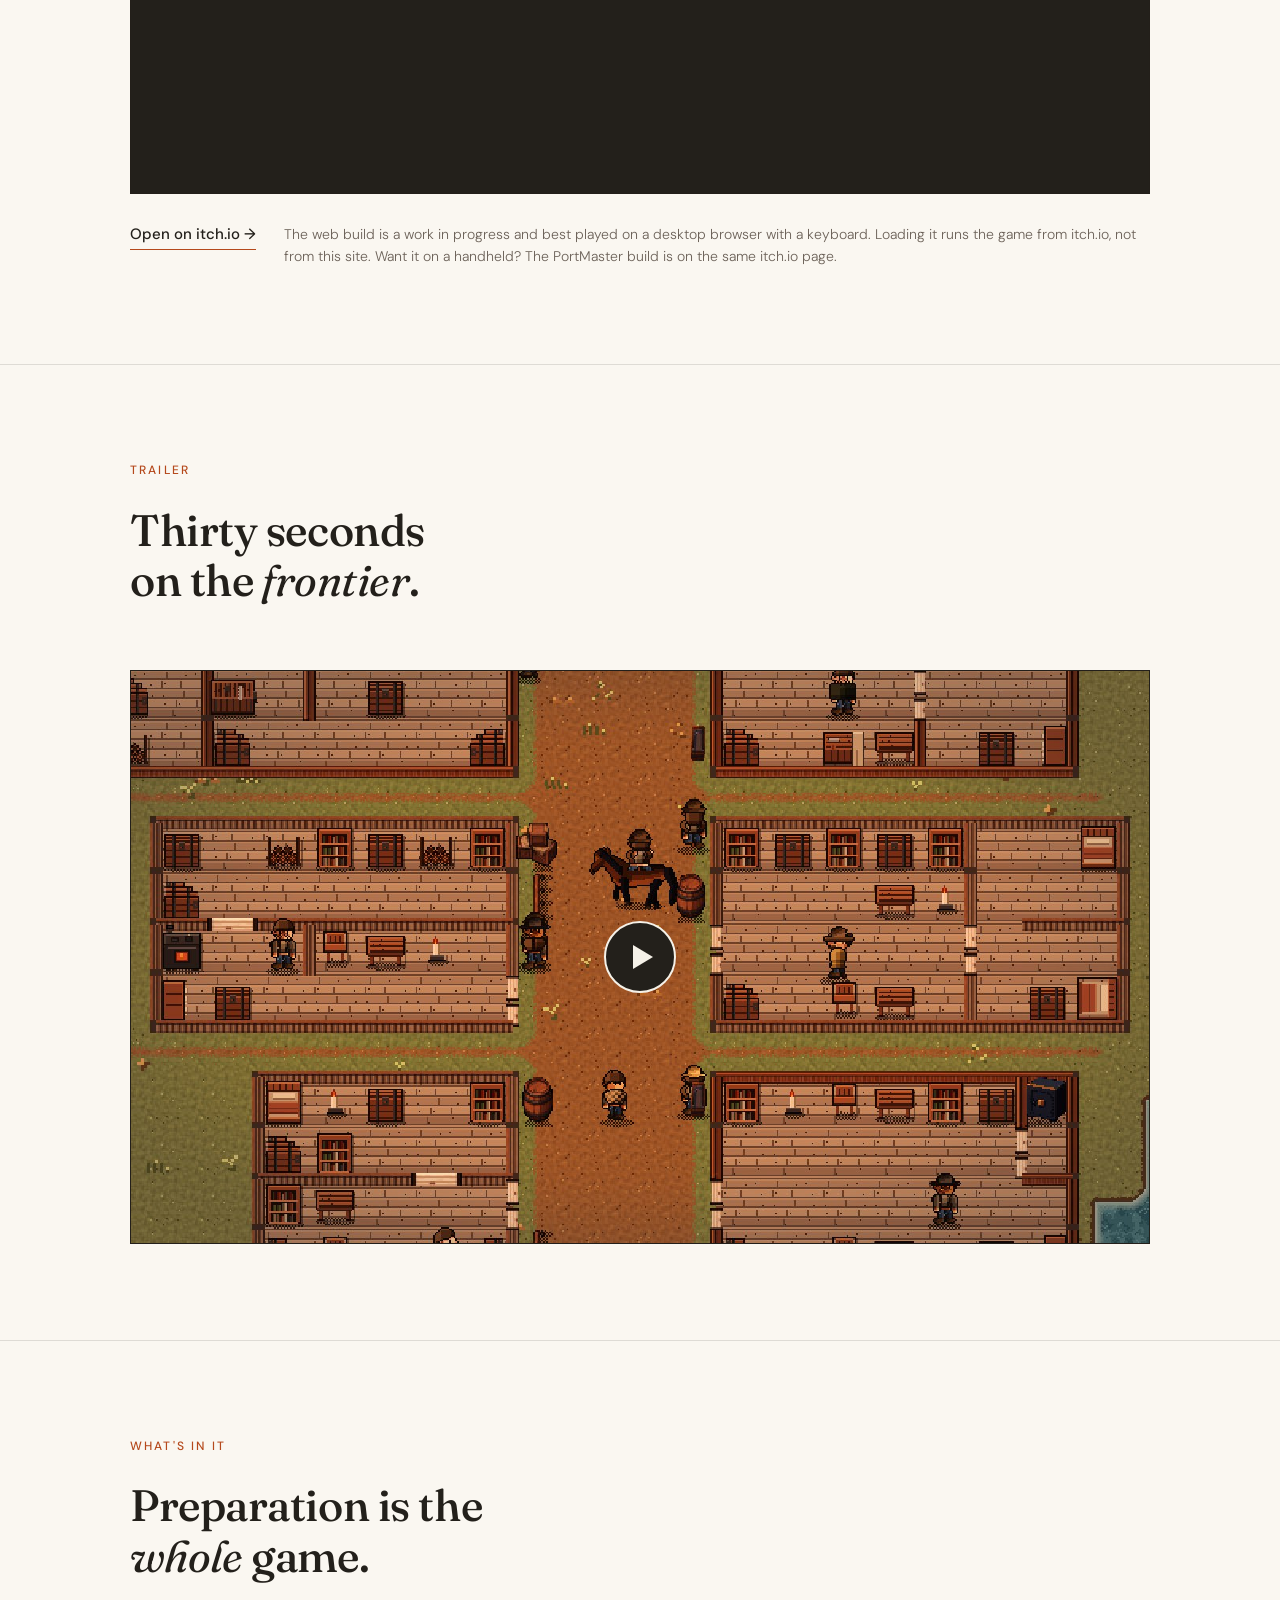
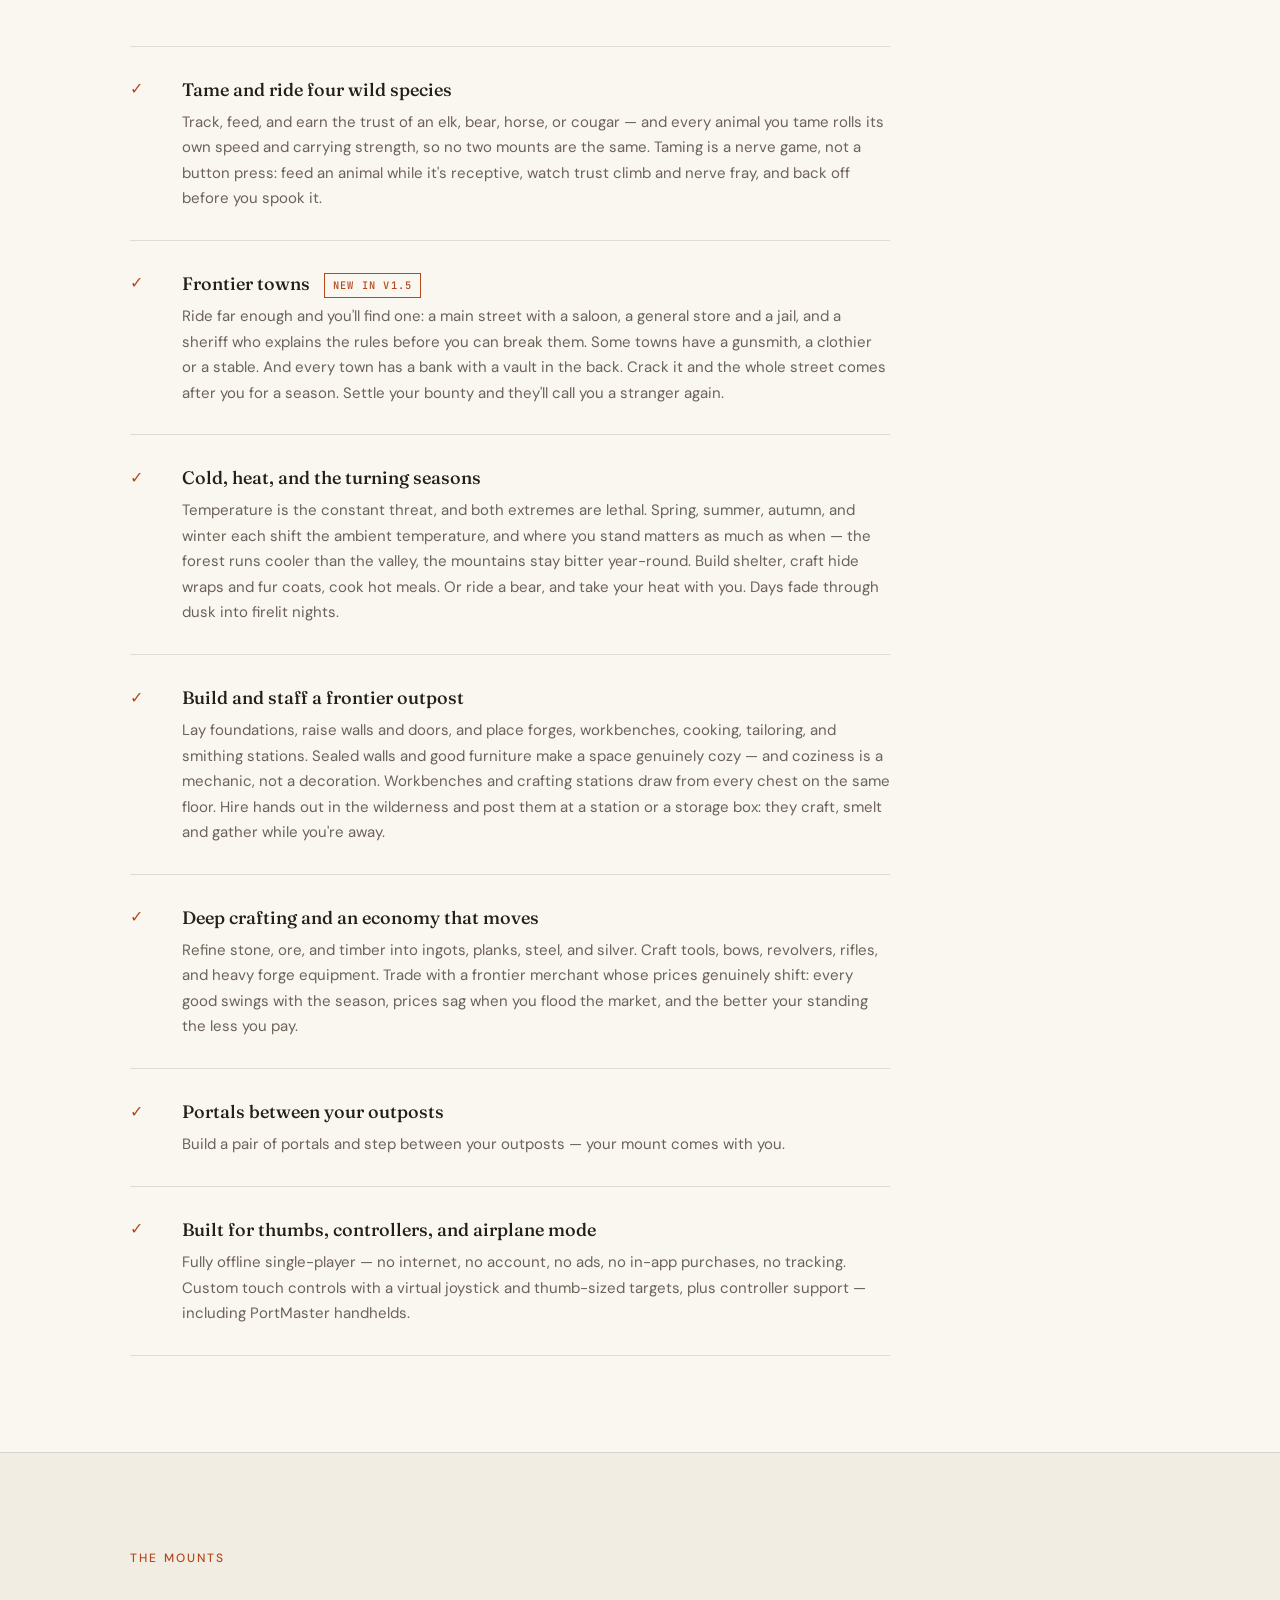
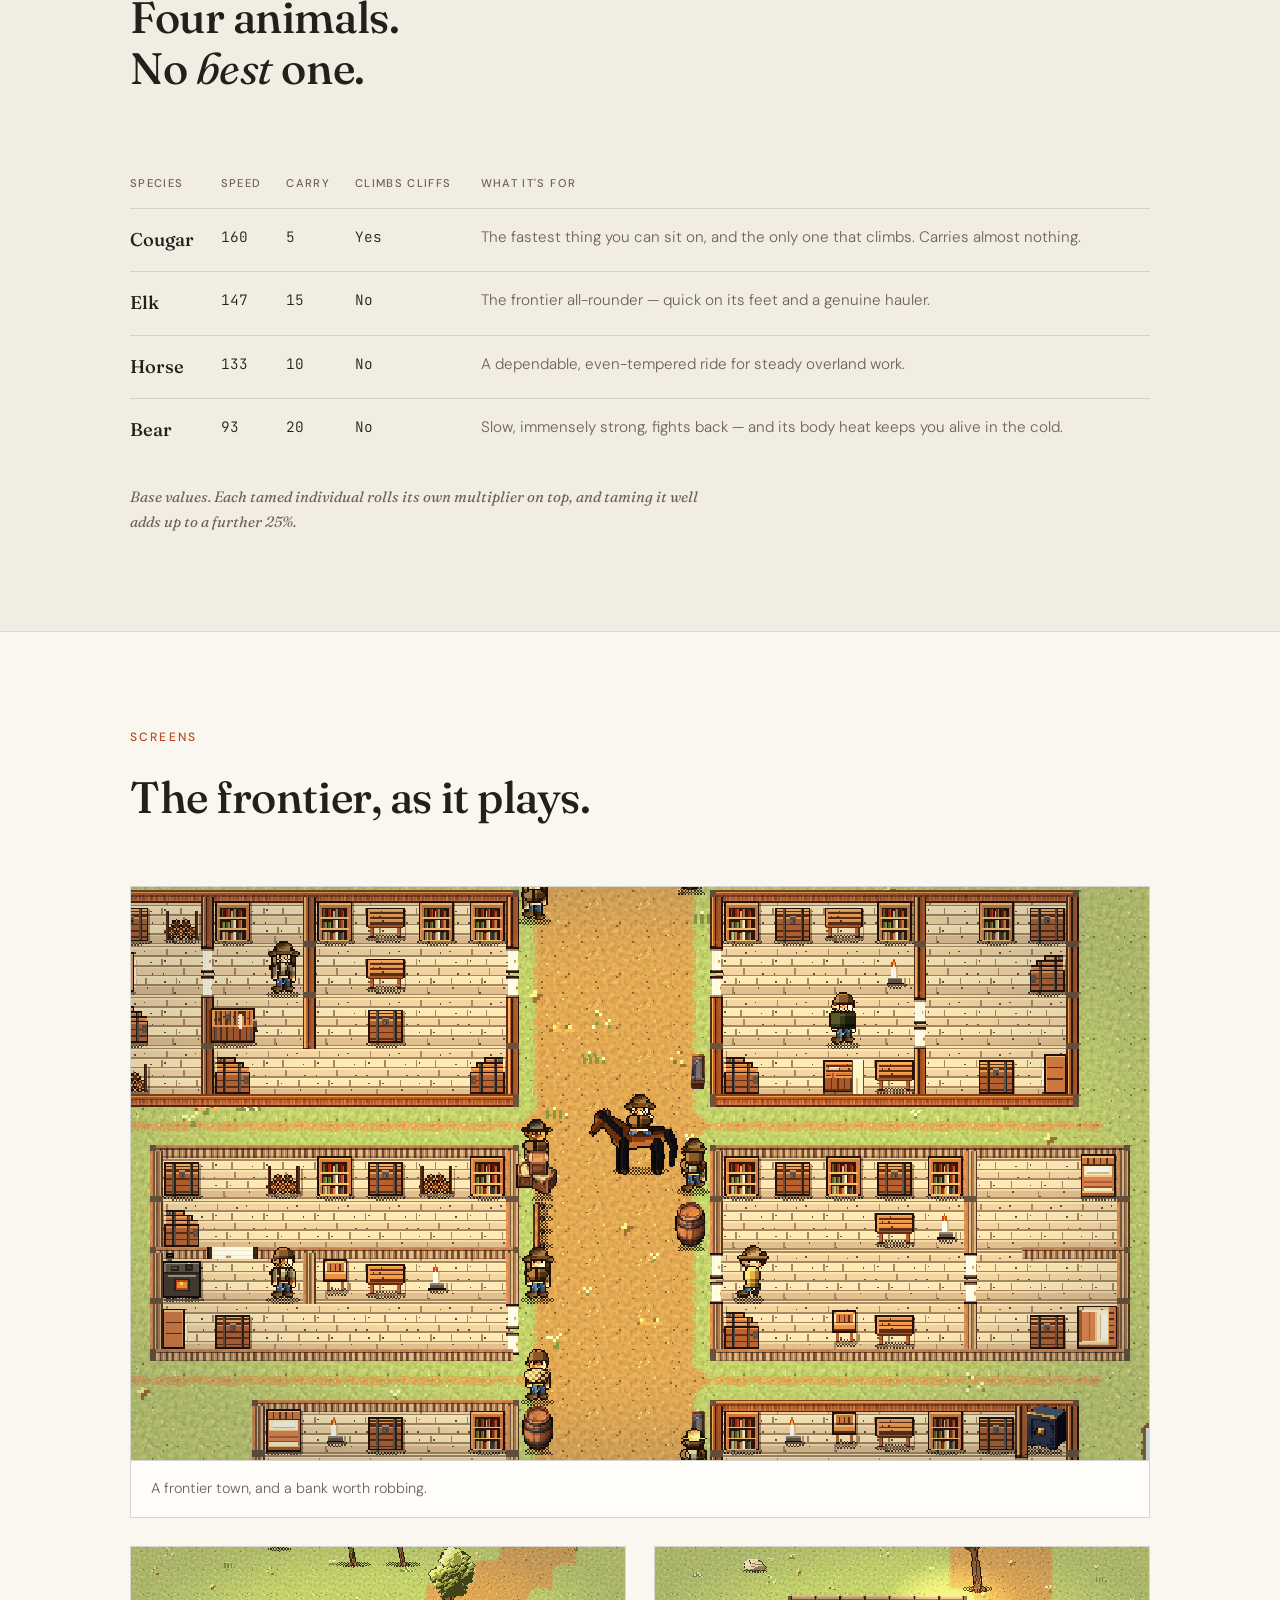
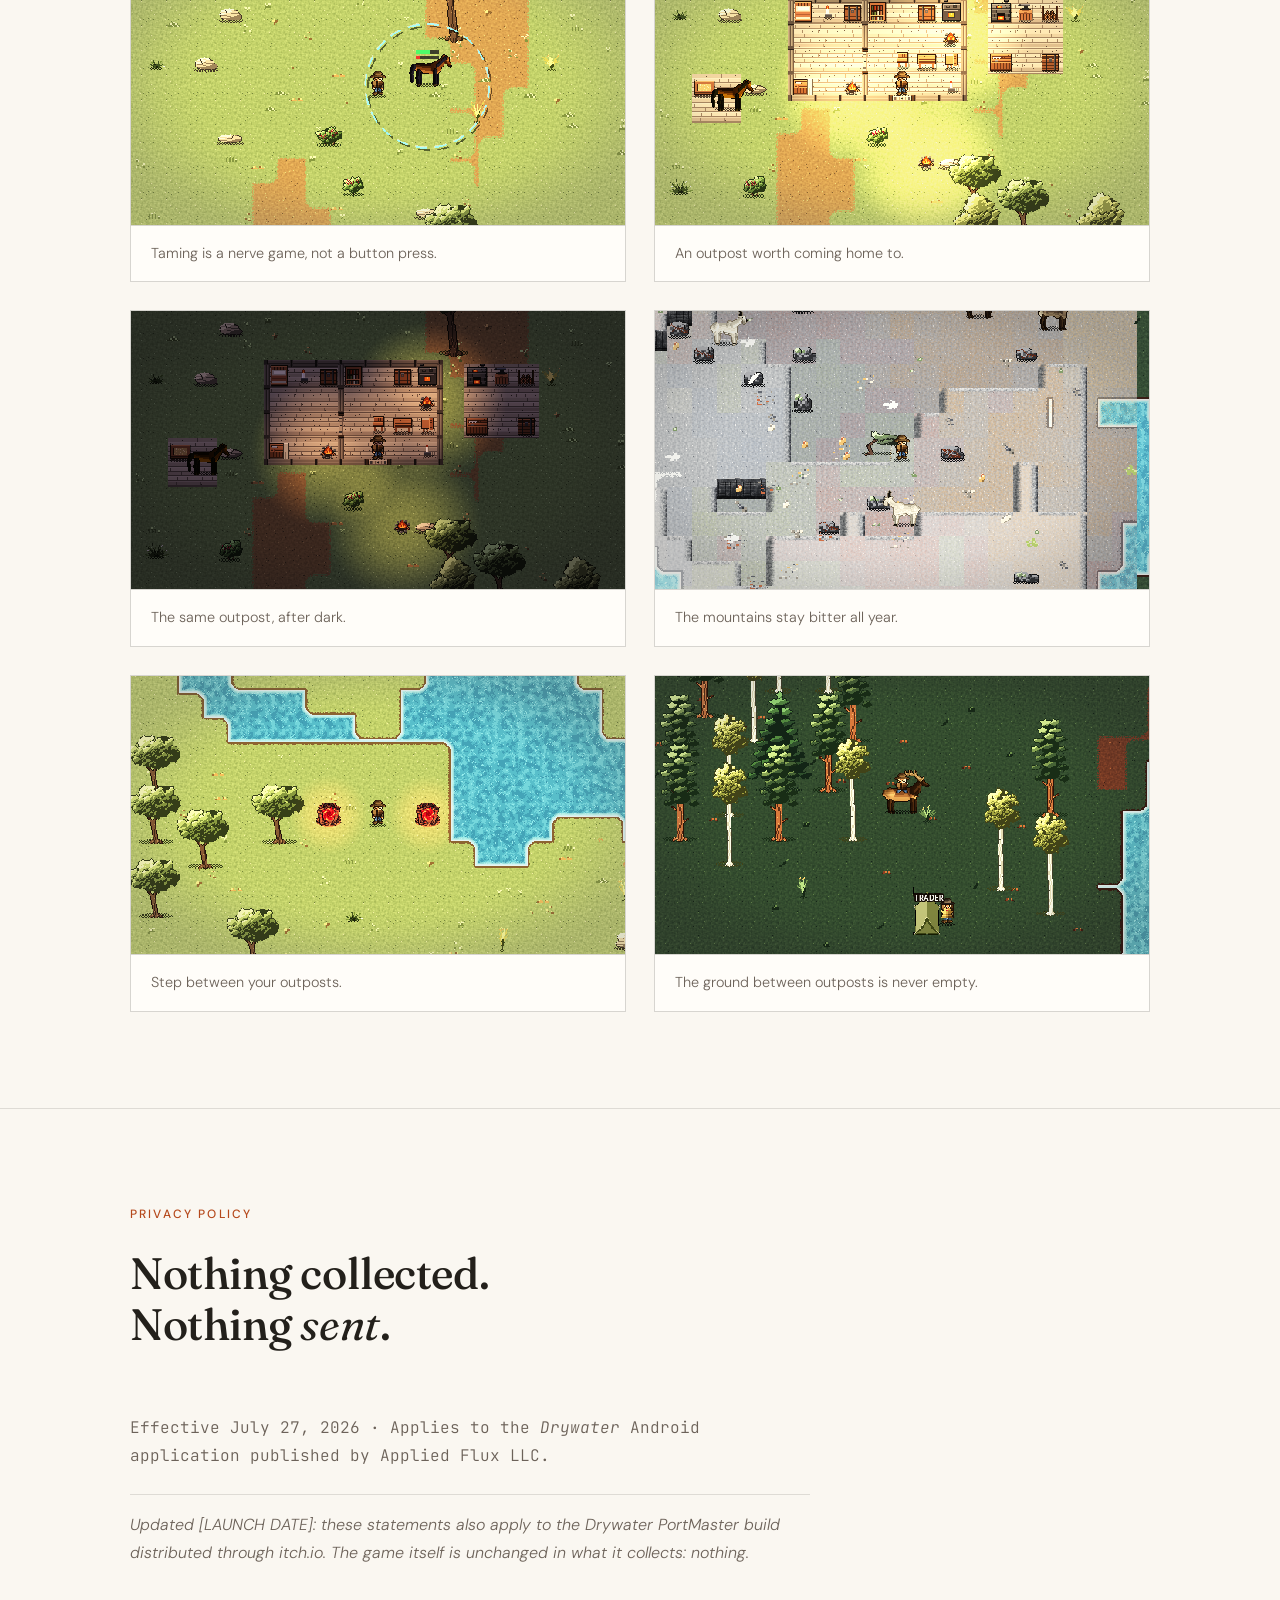
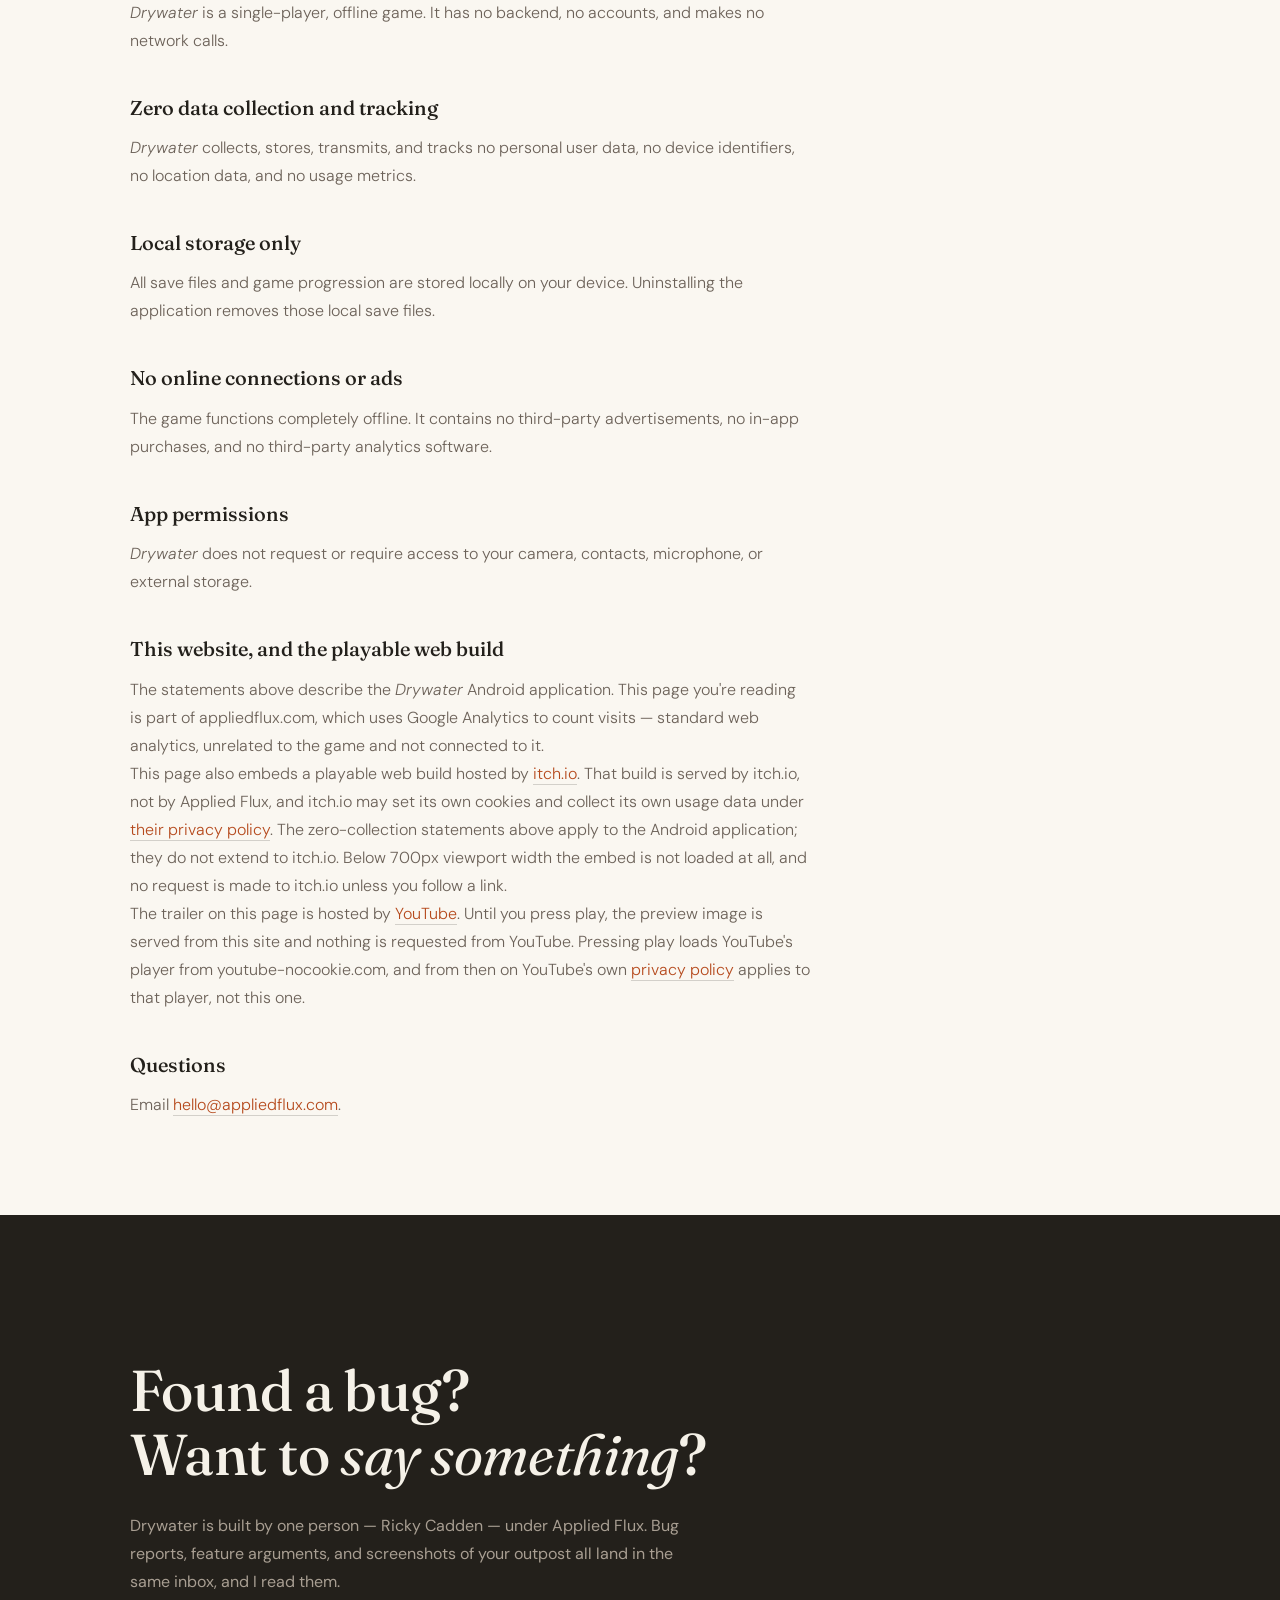
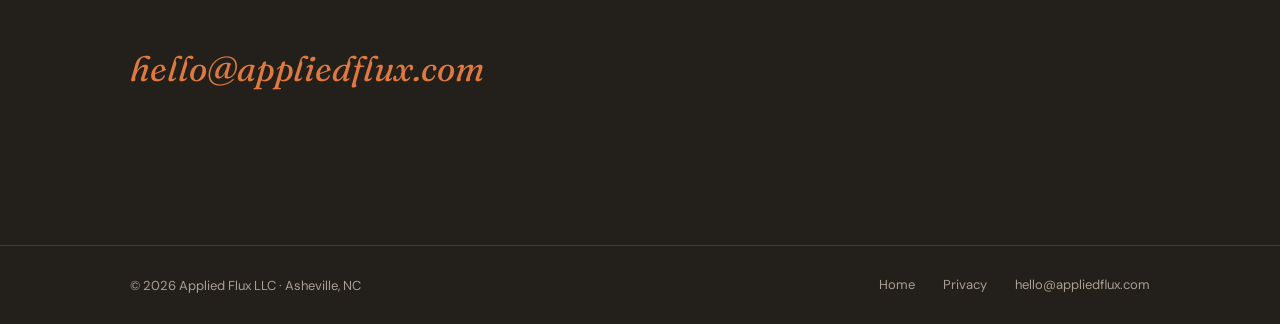
==== commit a4926cfd: "feat: swap self-hosted trailer for click-to-load YouTube embed Per Ricky: the trailer is a YouTube e" ====
--- a/drywater.html
+++ b/drywater.html
@@ -128,16 +128,20 @@
     </section>
 
     <!-- TRAILER -->
-    <!-- Self-hosted 1080p re-encode (~9 MB). preload="none": nothing downloads until someone presses play. -->
+    <!-- YouTube, click-to-load. The poster is served from this site, so no request
+         reaches YouTube until the visitor presses play; the iframe is then injected
+         from youtube-nocookie.com. Without JS the link simply opens YouTube.
+         LAUNCH DAY: replace YOUTUBE_VIDEO_ID (in data-video-id AND the href) with the real ID. -->
     <section class="trailer-section" id="trailer">
       <div class="container">
         <p class="section-label animate">Trailer</p>
         <h2 class="section-heading animate">Thirty seconds<br>on the <em>frontier</em>.</h2>
-        <div class="trailer-frame animate">
-          <video controls muted playsinline preload="none" poster="images/drywater/trailer-poster.jpg" width="1920" height="1080">
-            <source src="images/drywater/trailer-1080p.mp4" type="video/mp4">
-            <a href="images/drywater/trailer-1080p.mp4">Watch the Drywater trailer (MP4)</a>
-          </video>
+        <div class="trailer-frame animate" id="trailerFrame" data-video-id="YOUTUBE_VIDEO_ID">
+          <a href="https://www.youtube.com/watch?v=YOUTUBE_VIDEO_ID" target="_blank" rel="noopener noreferrer" class="trailer-play">
+            <img src="images/drywater/trailer-poster.jpg" alt="" width="1280" height="720" loading="lazy">
+            <span class="trailer-play-icon" aria-hidden="true"></span>
+            <span class="visually-hidden">Play the Drywater trailer (loads YouTube)</span>
+          </a>
         </div>
       </div>
     </section>
@@ -290,6 +294,7 @@
           <h3>This website, and the playable web build</h3>
           <p>The statements above describe the <em>Drywater</em> Android application. This page you're reading is part of appliedflux.com, which uses Google Analytics to count visits — standard web analytics, unrelated to the game and not connected to it.</p>
           <p>This page also embeds a playable web build hosted by <a href="https://itch.io" target="_blank" rel="noopener noreferrer">itch.io</a>. That build is served by itch.io, not by Applied Flux, and itch.io may set its own cookies and collect its own usage data under <a href="https://itch.io/docs/legal/privacy-policy" target="_blank" rel="noopener noreferrer">their privacy policy</a>. The zero-collection statements above apply to the Android application; they do not extend to itch.io. Below 700px viewport width the embed is not loaded at all, and no request is made to itch.io unless you follow a link.</p>
+          <p>The trailer on this page is hosted by <a href="https://www.youtube.com" target="_blank" rel="noopener noreferrer">YouTube</a>. Until you press play, the preview image is served from this site and nothing is requested from YouTube. Pressing play loads YouTube's player from youtube-nocookie.com, and from then on YouTube's own <a href="https://policies.google.com/privacy" target="_blank" rel="noopener noreferrer">privacy policy</a> applies to that player, not this one.</p>
 
           <h3>Questions</h3>
           <p>Email <a href="mailto:hello@appliedflux.com">hello@appliedflux.com</a>.</p>
@@ -340,6 +345,26 @@
   </script>
 
   <script>
+    // Trailer: swap the local poster for the YouTube player only on click, so
+    // no request reaches YouTube until the visitor chooses to watch.
+    (function () {
+      const holder = document.getElementById('trailerFrame');
+      const link = holder && holder.querySelector('.trailer-play');
+      if (!link) return;
+
+      link.addEventListener('click', (e) => {
+        e.preventDefault();
+        const frame = document.createElement('iframe');
+        frame.src = 'https://www.youtube-nocookie.com/embed/' + holder.dataset.videoId + '?autoplay=1&rel=0';
+        frame.title = 'Drywater — trailer on YouTube';
+        frame.allow = 'autoplay; encrypted-media; picture-in-picture; fullscreen';
+        frame.allowFullscreen = true;
+        holder.replaceChildren(frame);
+      });
+    })();
+  </script>
+
+  <script>
     // Sticky nav: add background after scroll threshold
     const nav = document.getElementById('nav');
     window.addEventListener('scroll', () => {
--- a/styles.css
+++ b/styles.css
@@ -1346,23 +1346,67 @@
   gap: 1.75rem;
 }
 
-/* Trailer — self-hosted, click-to-load */
+/* Trailer — YouTube, click-to-load (local poster until pressed) */
 .trailer-section {
   padding: 6rem 0;
   border-top: 1px solid var(--border);
 }
 
 .trailer-frame {
+  position: relative;
+  aspect-ratio: 16 / 9;
   border: 1px solid var(--border-card);
   background-color: var(--dark-bg);
 }
 
-.trailer-frame video {
+.trailer-play,
+.trailer-frame iframe {
   display: block;
   width: 100%;
-  height: auto;
-  aspect-ratio: 16 / 9;
+  height: 100%;
+  border: 0;
+}
+
+.trailer-play img {
+  display: block;
+  width: 100%;
+  height: 100%;
+  object-fit: cover;
   image-rendering: pixelated;
+}
+
+.trailer-play-icon {
+  position: absolute;
+  top: 50%;
+  left: 50%;
+  width: 4.5rem;
+  height: 4.5rem;
+  transform: translate(-50%, -50%);
+  background-color: var(--dark-bg);
+  border: 2px solid var(--dark-text);
+  border-radius: 50%;
+  transition: background-color 0.2s ease;
+}
+
+.trailer-play-icon::after {
+  content: "";
+  position: absolute;
+  top: 50%;
+  left: 54%;
+  transform: translate(-50%, -50%);
+  border-style: solid;
+  border-width: 0.8rem 0 0.8rem 1.3rem;
+  border-color: transparent transparent transparent var(--dark-text);
+}
+
+.trailer-play:hover .trailer-play-icon,
+.trailer-play:focus-visible .trailer-play-icon {
+  background-color: var(--accent);
+}
+
+.trailer-play:focus-visible {
+  outline: 2px solid var(--accent);
+  outline-offset: 3px;
 }
 
 /* Lead screenshot spans the grid, so 7 shots sit as 1 + 3 rows of 2 */
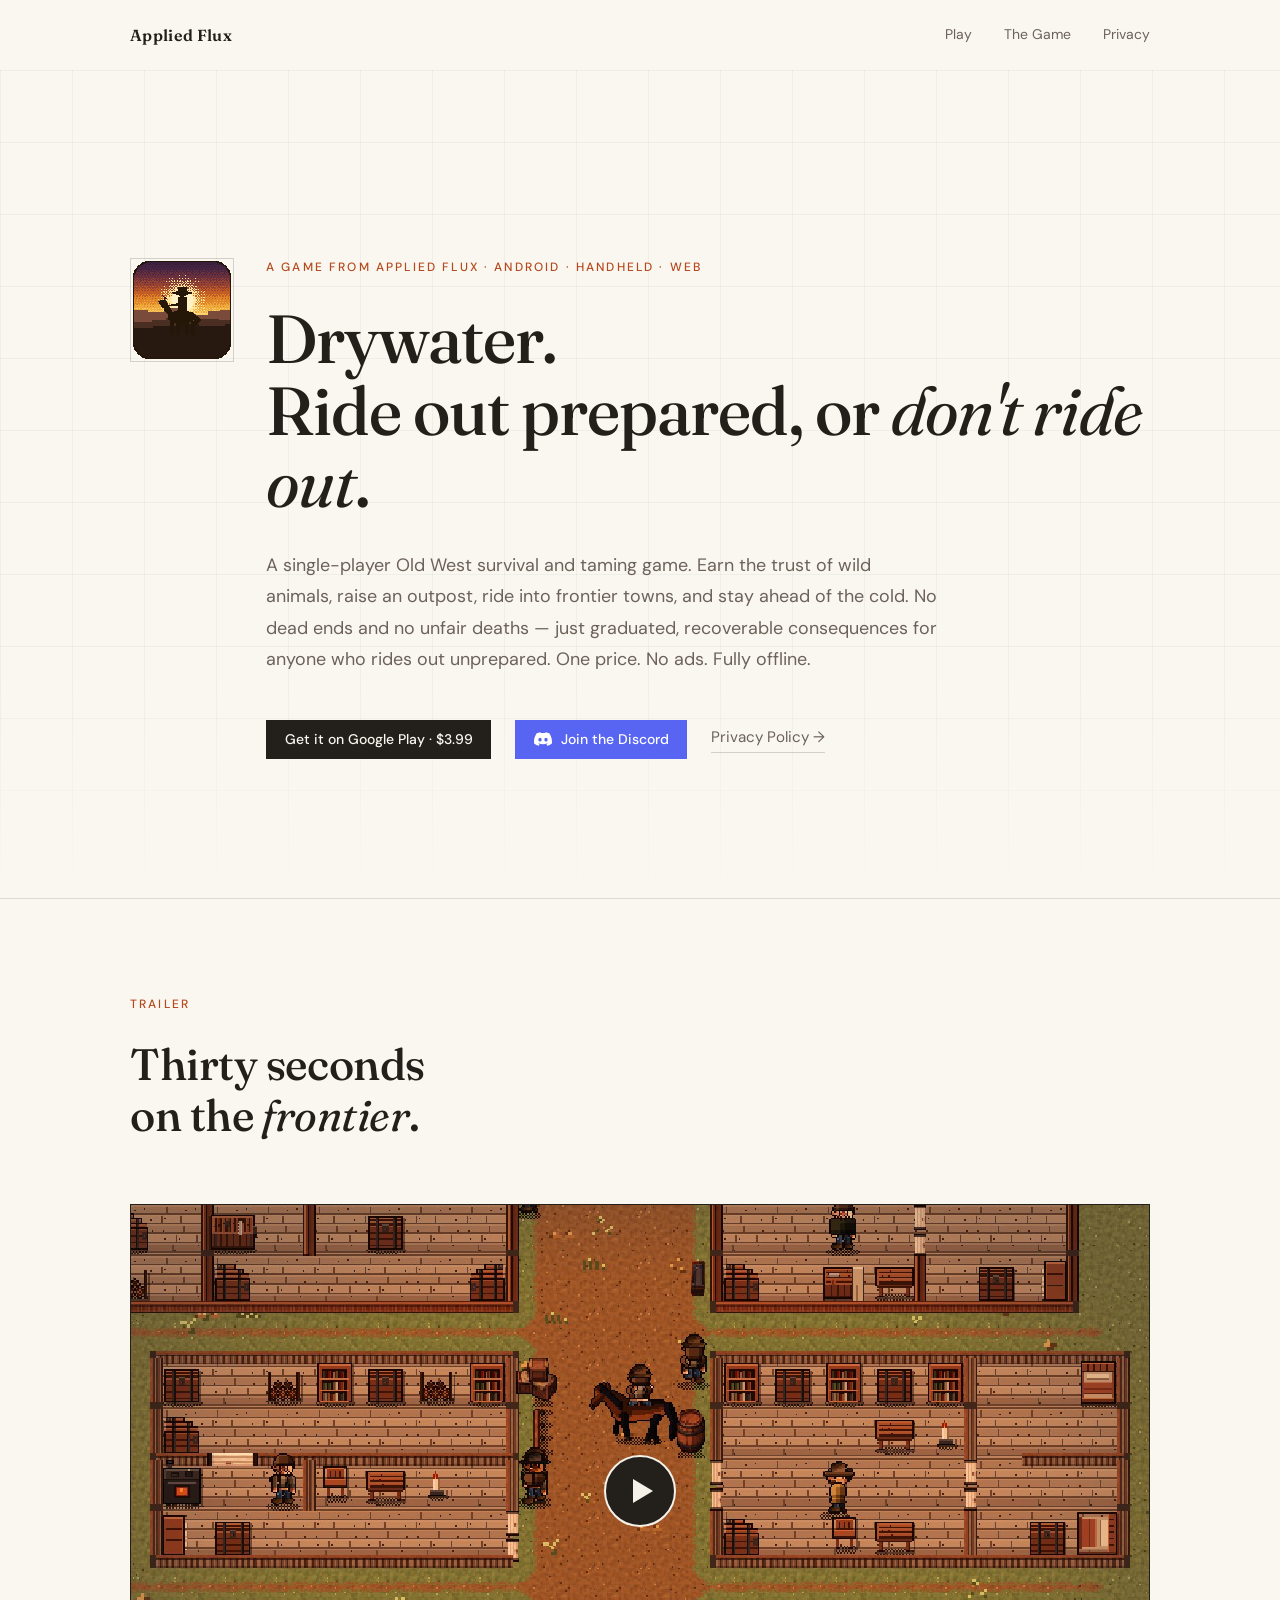
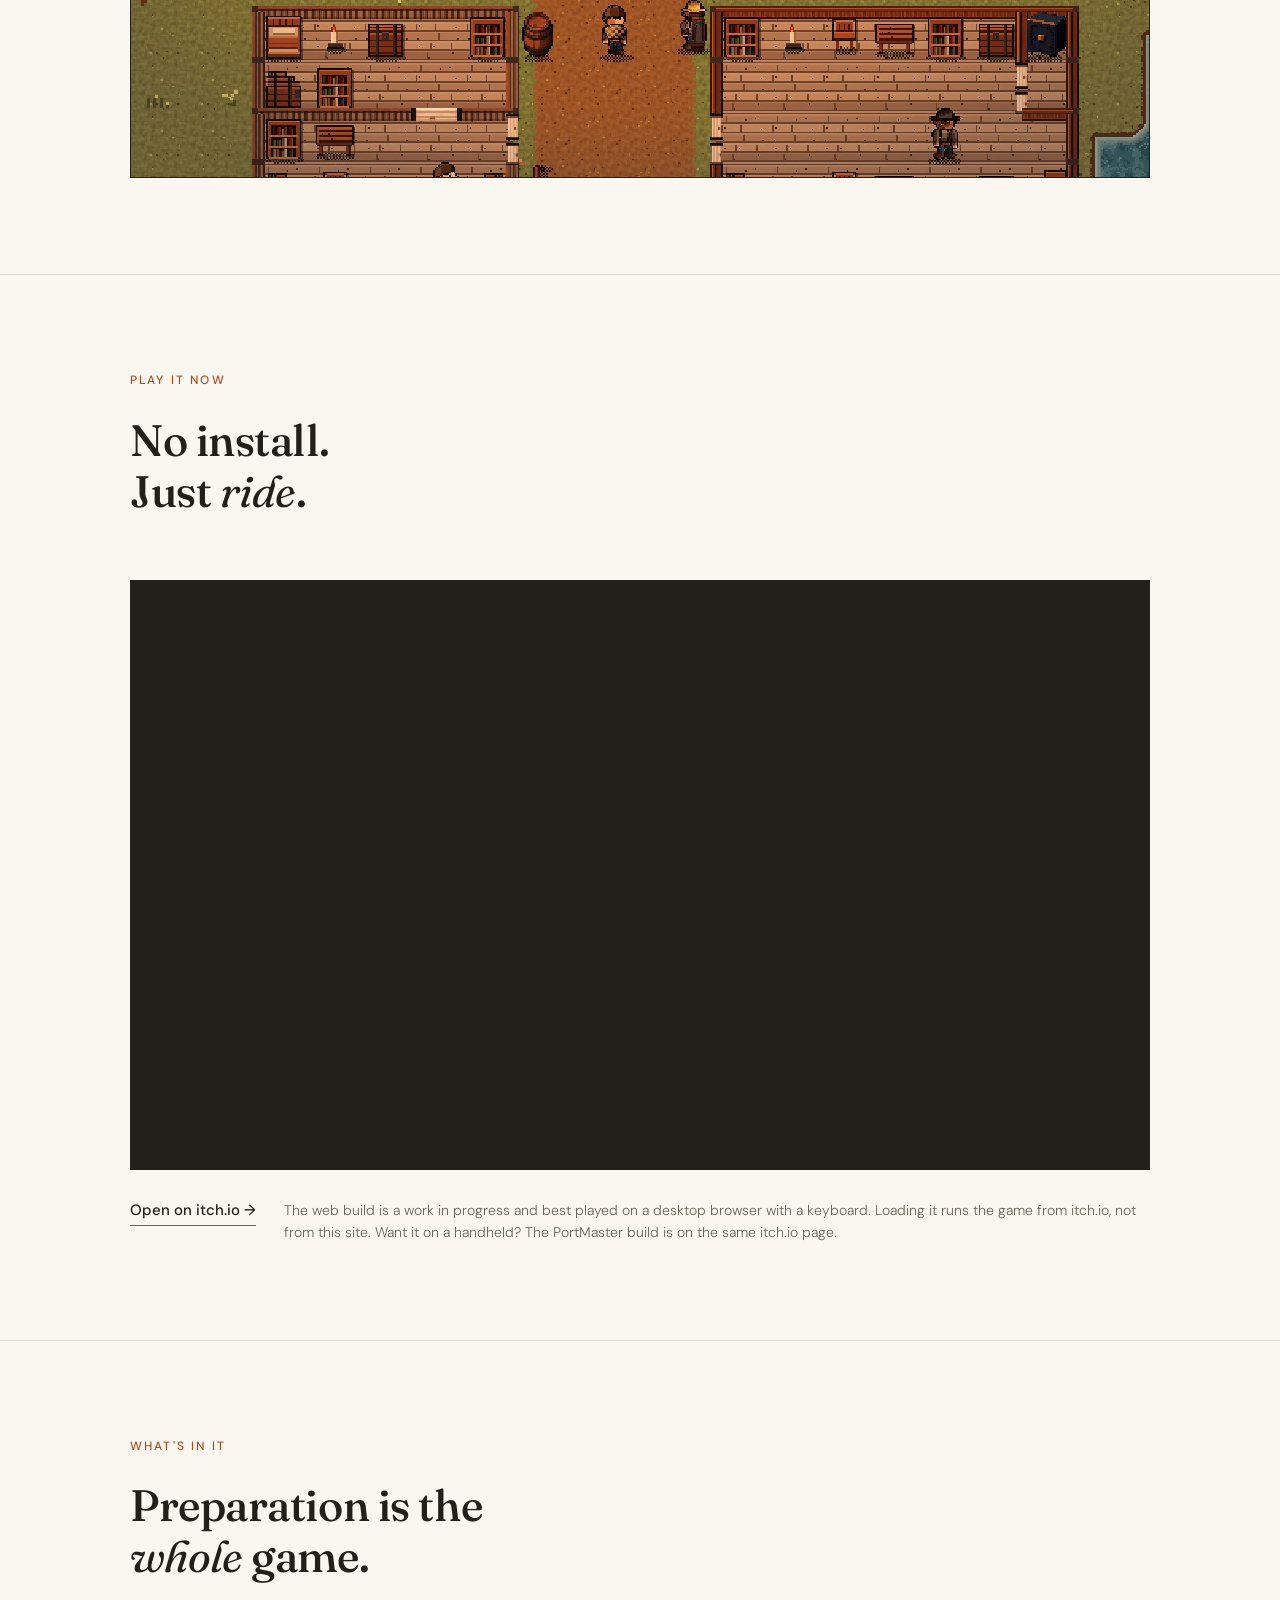
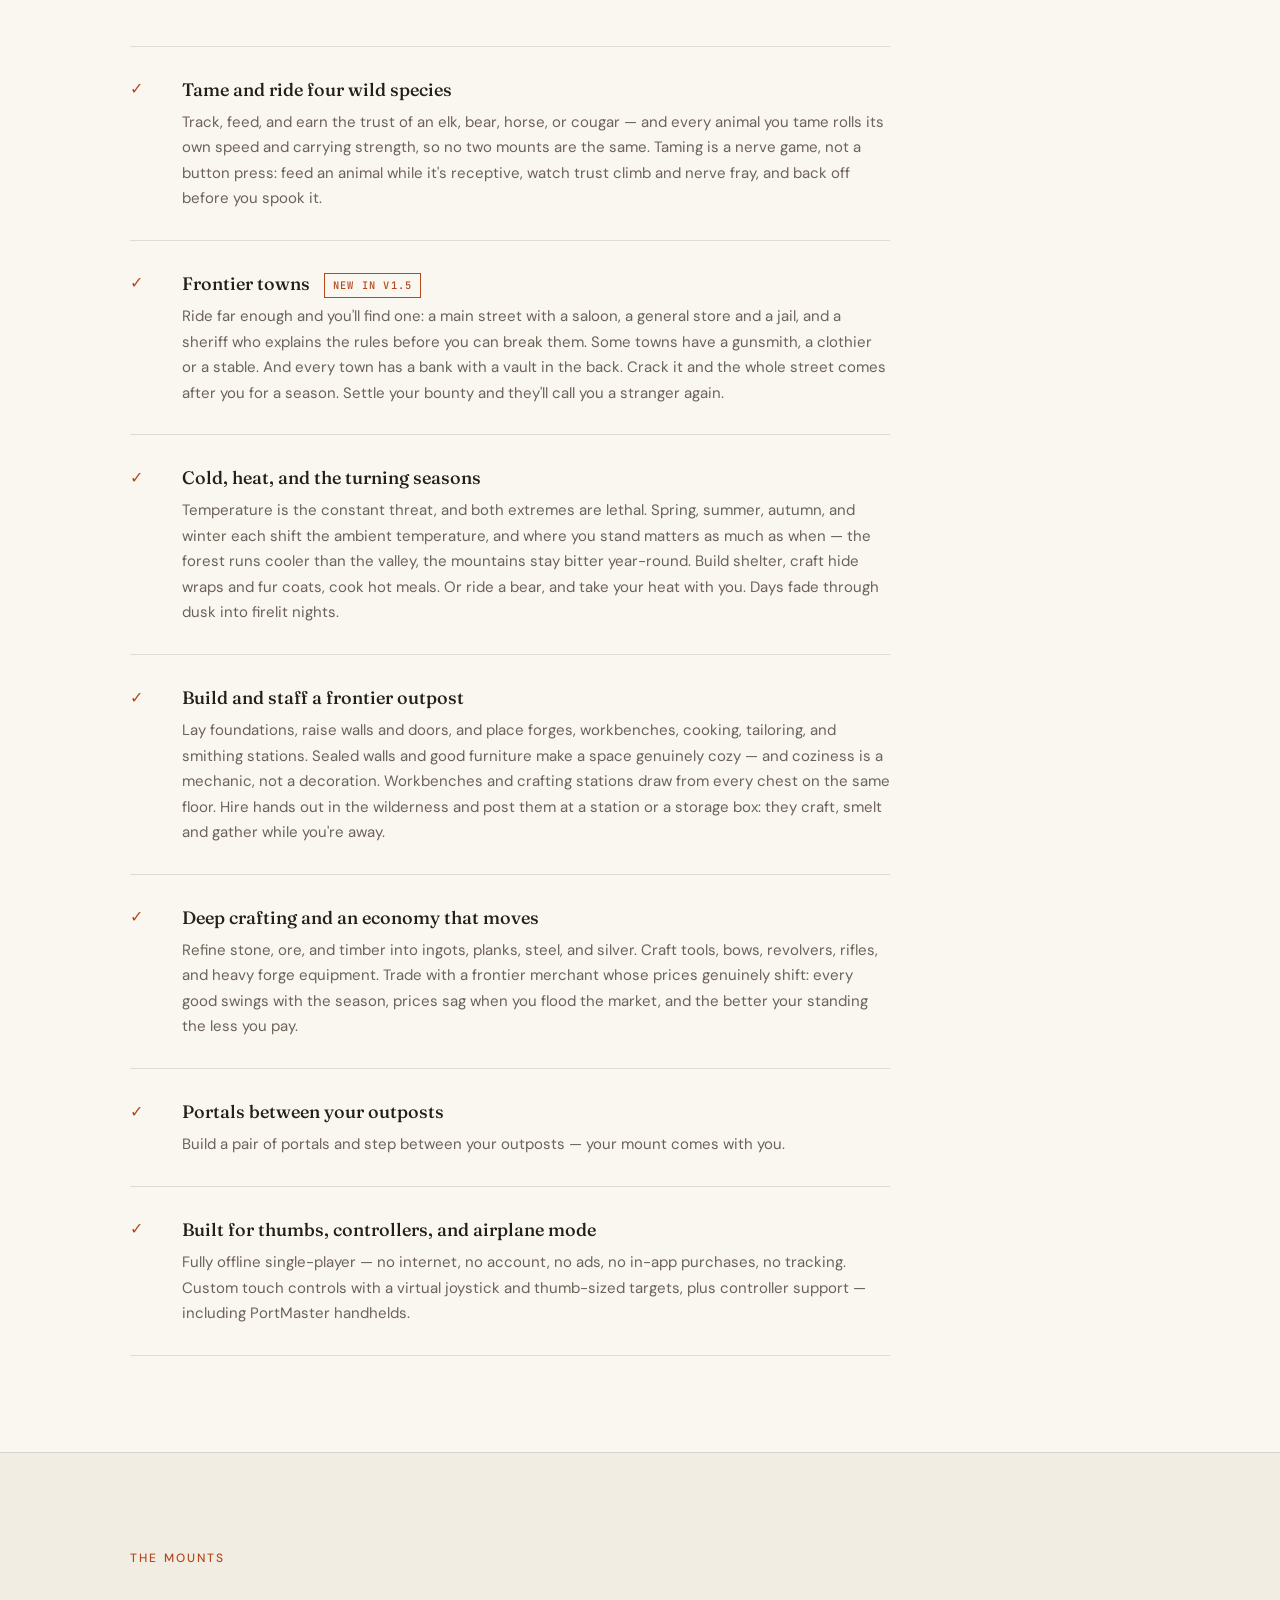
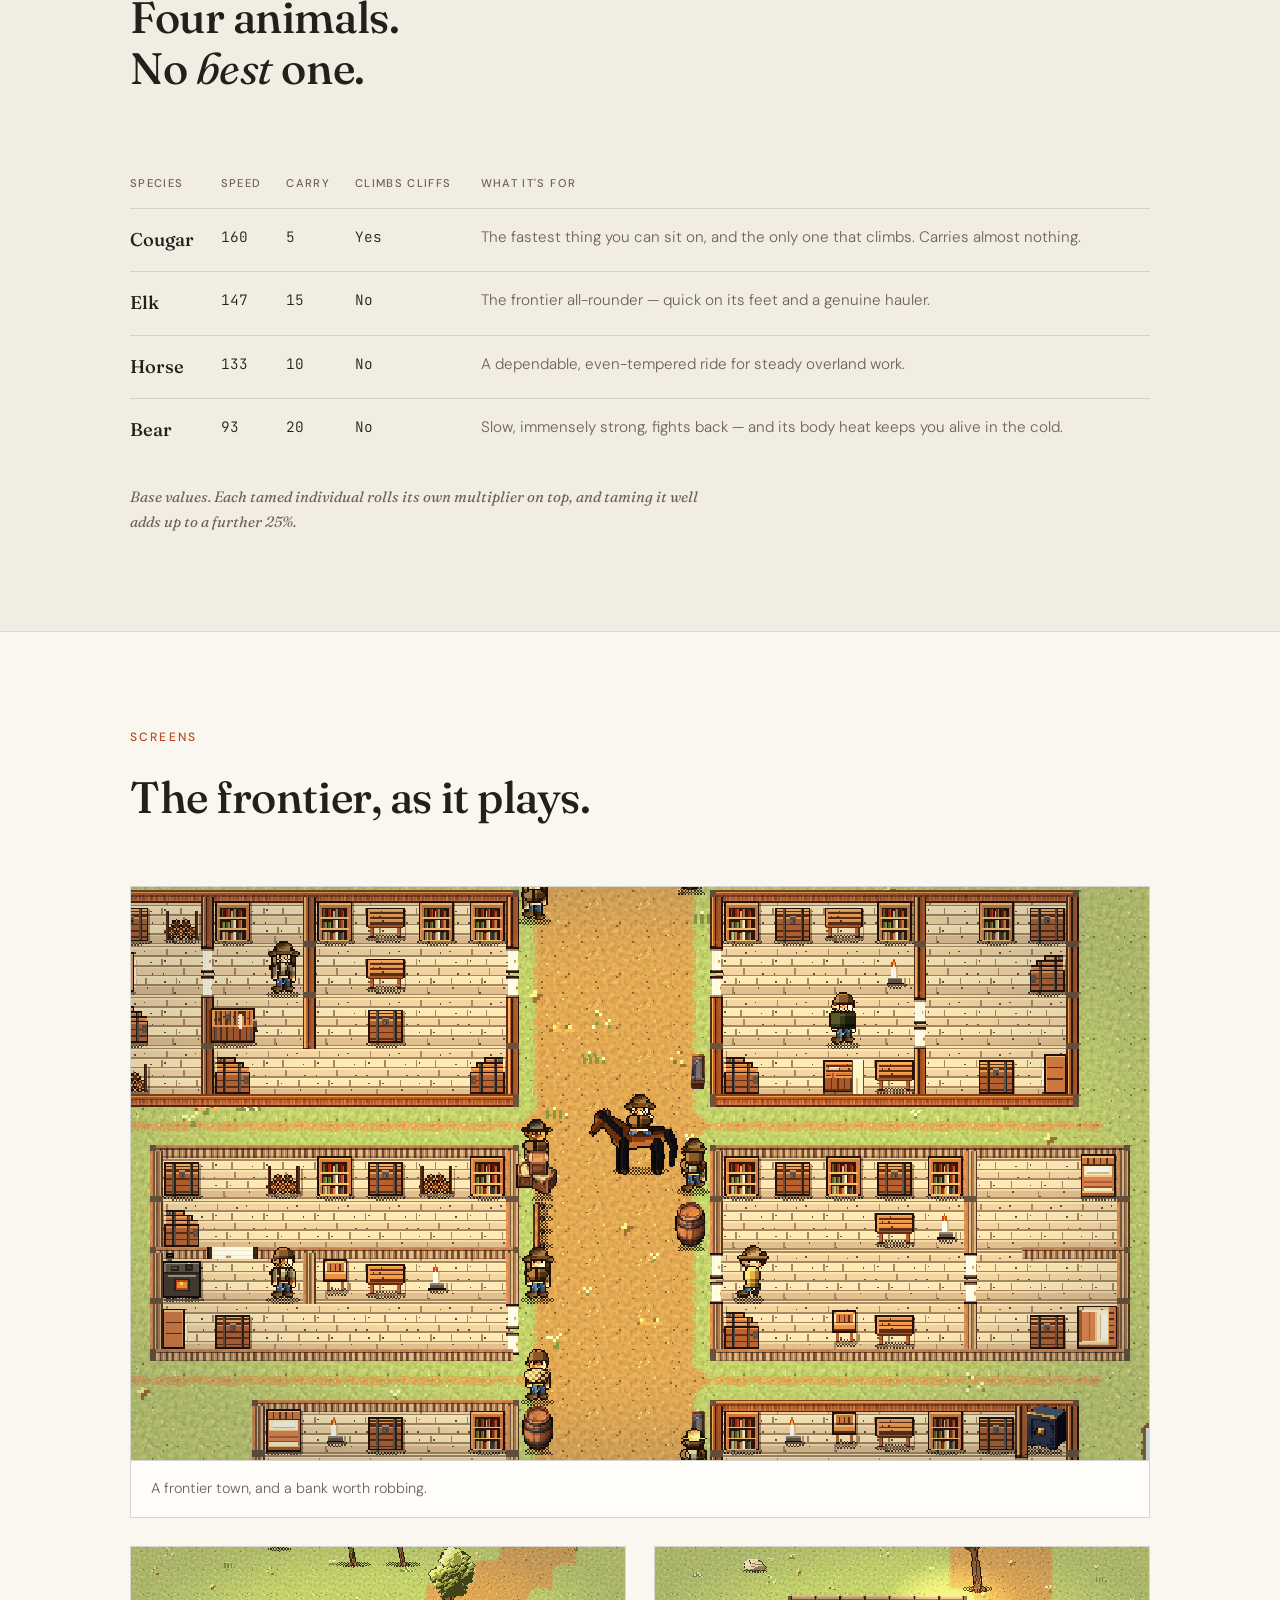
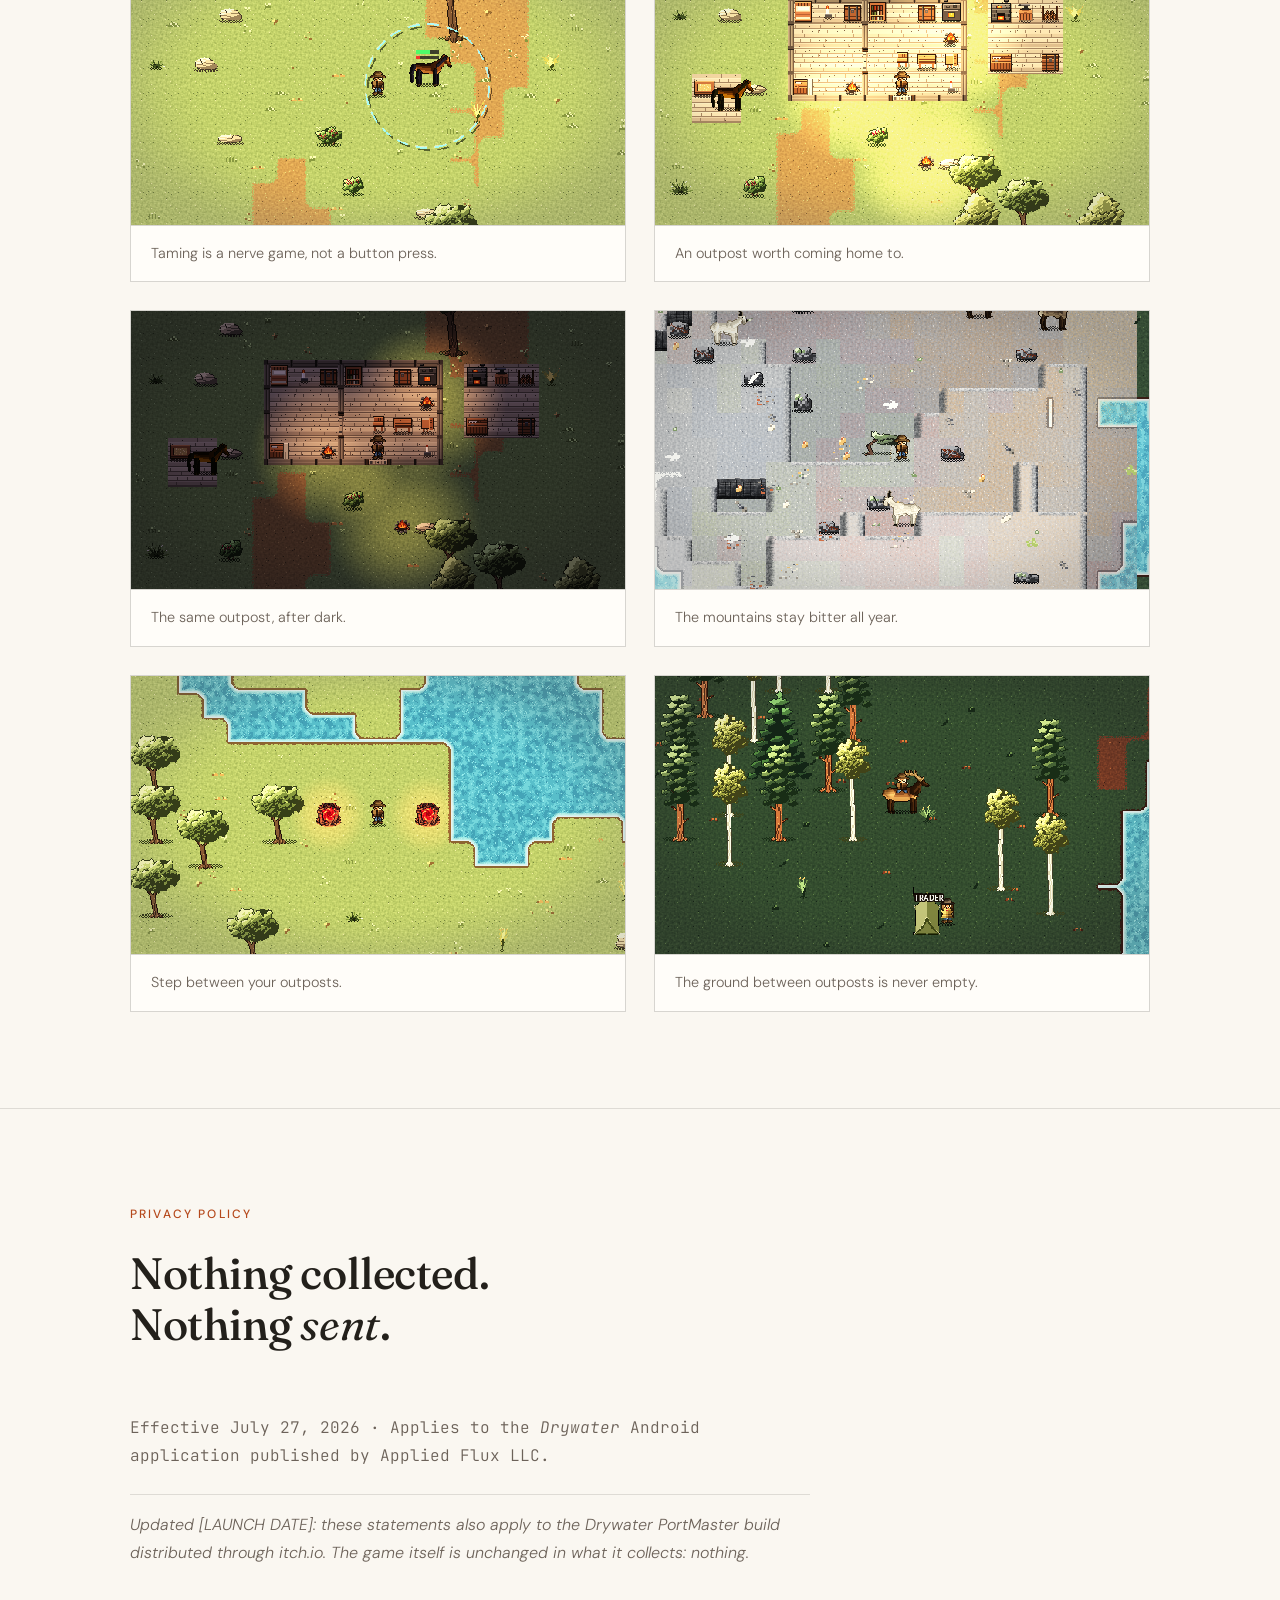
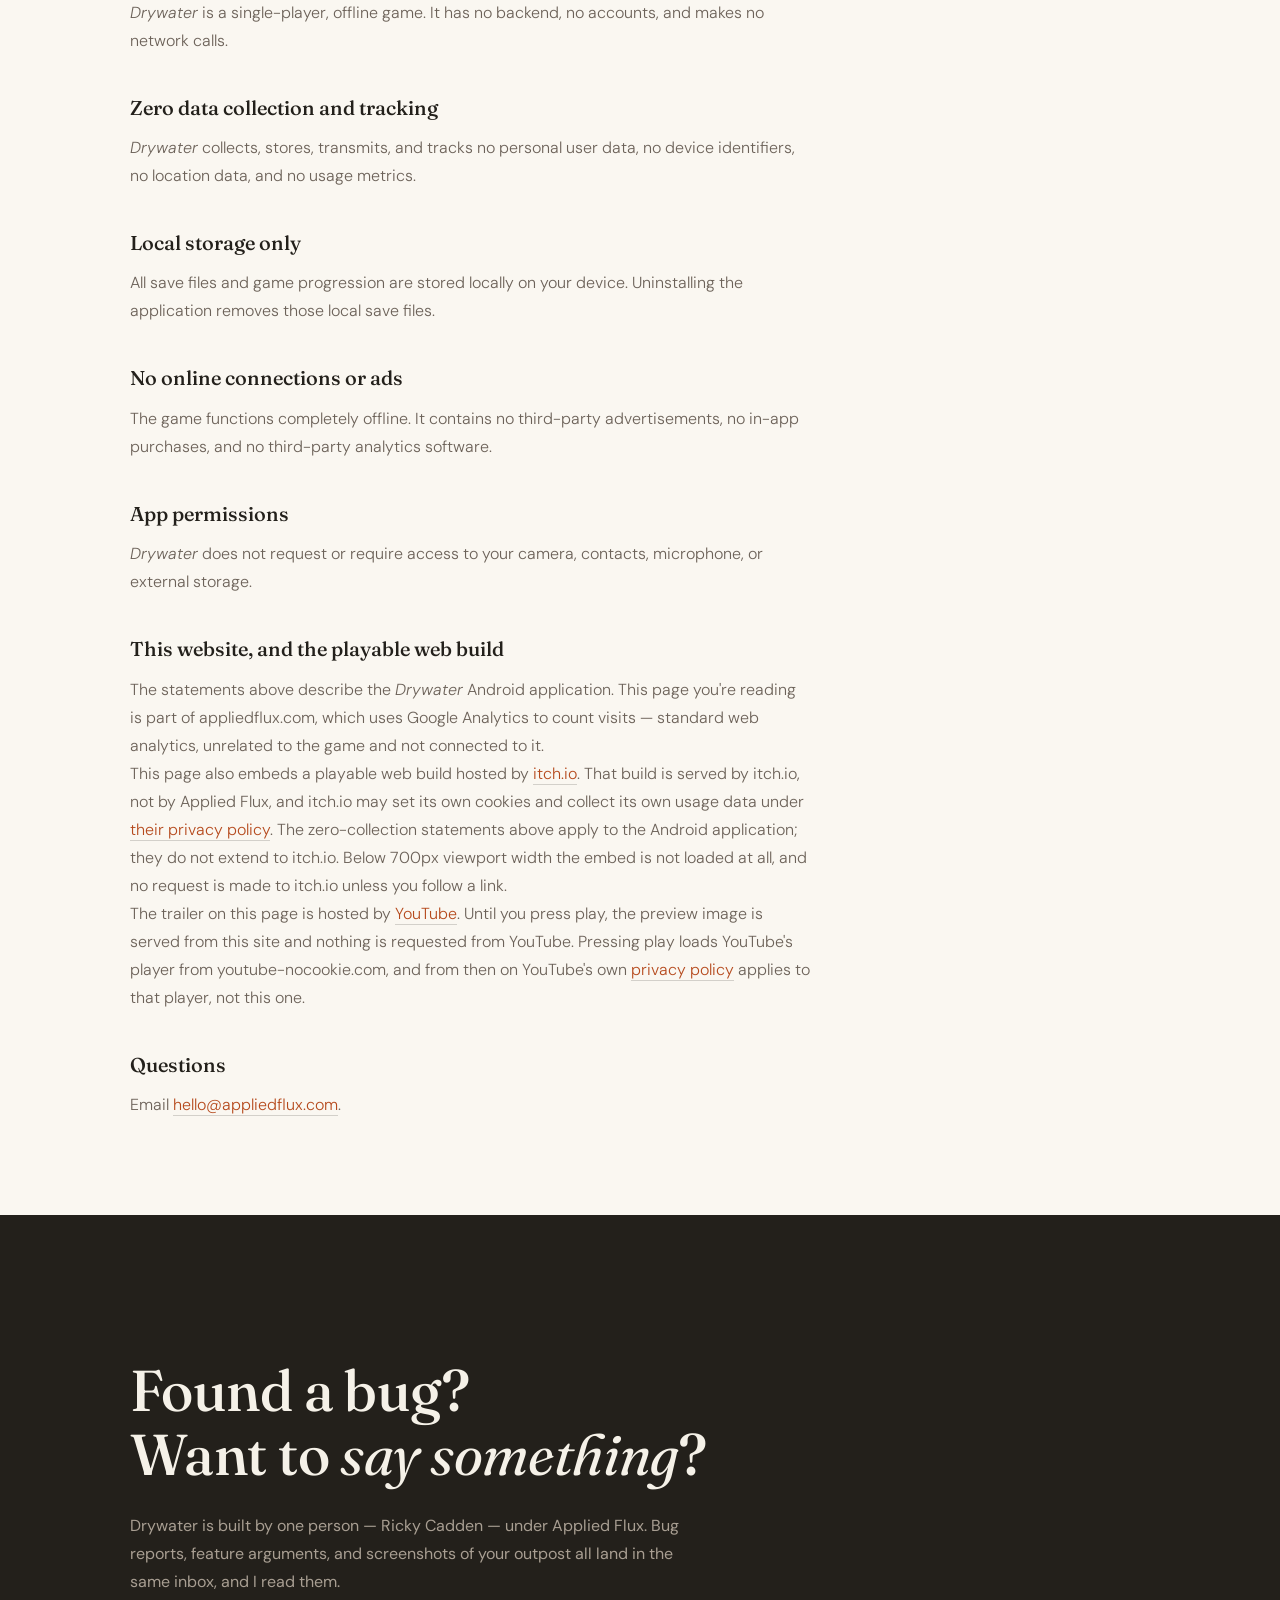
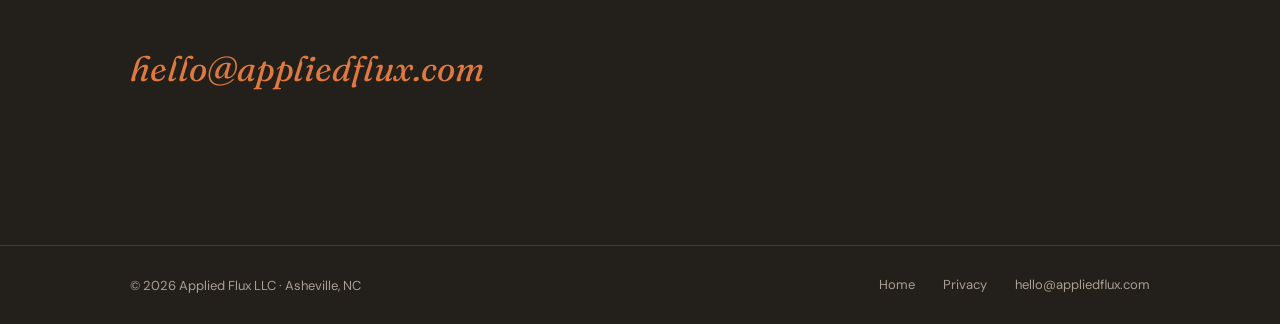
==== commit d72e95a0: "feat: move Drywater trailer above the playable web build Order is now hero -> trailer -> play it now" ====
--- a/drywater.html
+++ b/drywater.html
@@ -108,6 +108,25 @@
       </div>
     </section>
 
+    <!-- TRAILER -->
+    <!-- YouTube, click-to-load. The poster is served from this site, so no request
+         reaches YouTube until the visitor presses play; the iframe is then injected
+         from youtube-nocookie.com. Without JS the link simply opens YouTube.
+         Video: https://youtu.be/o6Nf3IV8wiU -->
+    <section class="trailer-section" id="trailer">
+      <div class="container">
+        <p class="section-label animate">Trailer</p>
+        <h2 class="section-heading animate">Thirty seconds<br>on the <em>frontier</em>.</h2>
+        <div class="trailer-frame animate" id="trailerFrame" data-video-id="o6Nf3IV8wiU">
+          <a href="https://www.youtube.com/watch?v=o6Nf3IV8wiU" target="_blank" rel="noopener noreferrer" class="trailer-play">
+            <img src="images/drywater/trailer-poster.jpg" alt="" width="1280" height="720" loading="lazy">
+            <span class="trailer-play-icon" aria-hidden="true"></span>
+            <span class="visually-hidden">Play the Drywater trailer (loads YouTube)</span>
+          </a>
+        </div>
+      </div>
+    </section>
+
     <!-- PLAYABLE BUILD (itch.io) -->
     <section class="play-section" id="play">
       <div class="container">
@@ -123,25 +142,6 @@
         <div class="play-meta animate">
           <a href="https://rcadden.itch.io/drywater" target="_blank" rel="noopener noreferrer" class="play-cta">Open on itch.io →</a>
           <p class="play-note">The web build is a work in progress and best played on a desktop browser with a keyboard. Loading it runs the game from itch.io, not from this site. Want it on a handheld? The PortMaster build is on the same itch.io page.</p>
-        </div>
-      </div>
-    </section>
-
-    <!-- TRAILER -->
-    <!-- YouTube, click-to-load. The poster is served from this site, so no request
-         reaches YouTube until the visitor presses play; the iframe is then injected
-         from youtube-nocookie.com. Without JS the link simply opens YouTube.
-         LAUNCH DAY: replace YOUTUBE_VIDEO_ID (in data-video-id AND the href) with the real ID. -->
-    <section class="trailer-section" id="trailer">
-      <div class="container">
-        <p class="section-label animate">Trailer</p>
-        <h2 class="section-heading animate">Thirty seconds<br>on the <em>frontier</em>.</h2>
-        <div class="trailer-frame animate" id="trailerFrame" data-video-id="YOUTUBE_VIDEO_ID">
-          <a href="https://www.youtube.com/watch?v=YOUTUBE_VIDEO_ID" target="_blank" rel="noopener noreferrer" class="trailer-play">
-            <img src="images/drywater/trailer-poster.jpg" alt="" width="1280" height="720" loading="lazy">
-            <span class="trailer-play-icon" aria-hidden="true"></span>
-            <span class="visually-hidden">Play the Drywater trailer (loads YouTube)</span>
-          </a>
         </div>
       </div>
     </section>
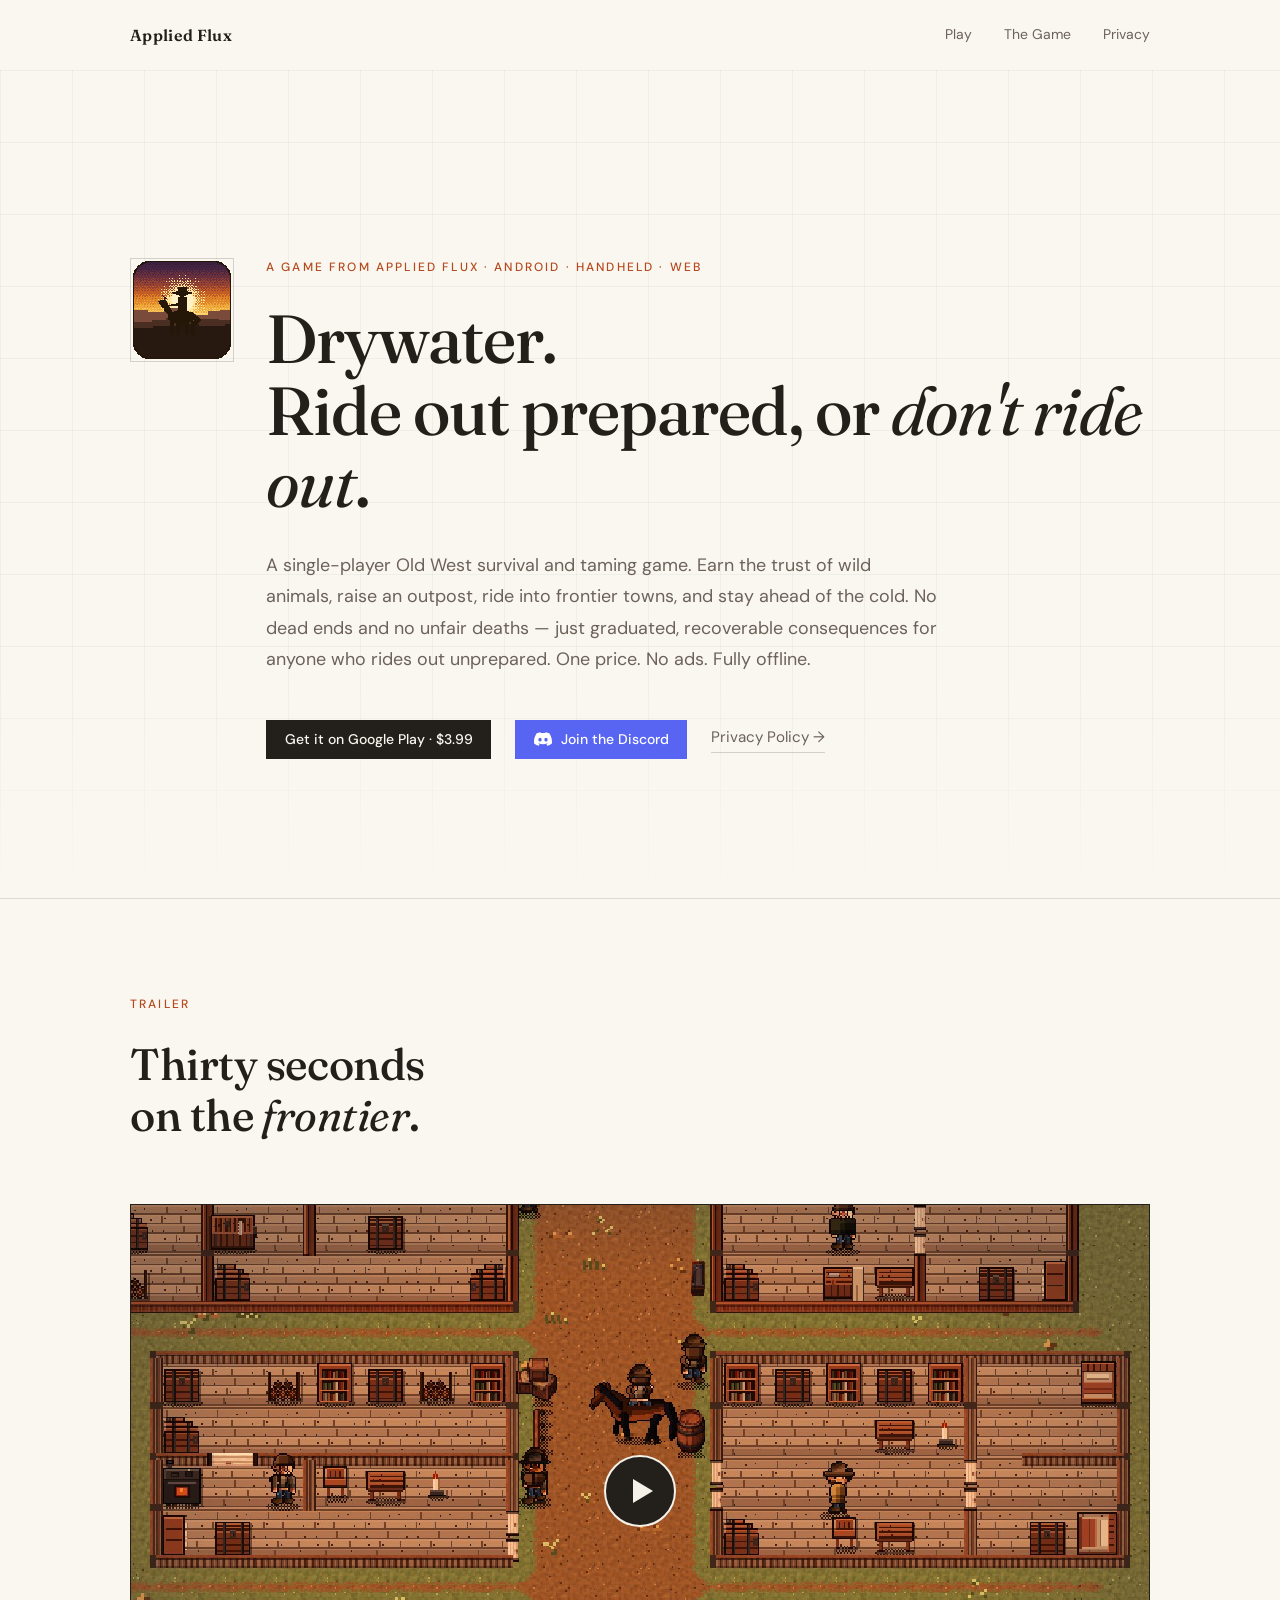
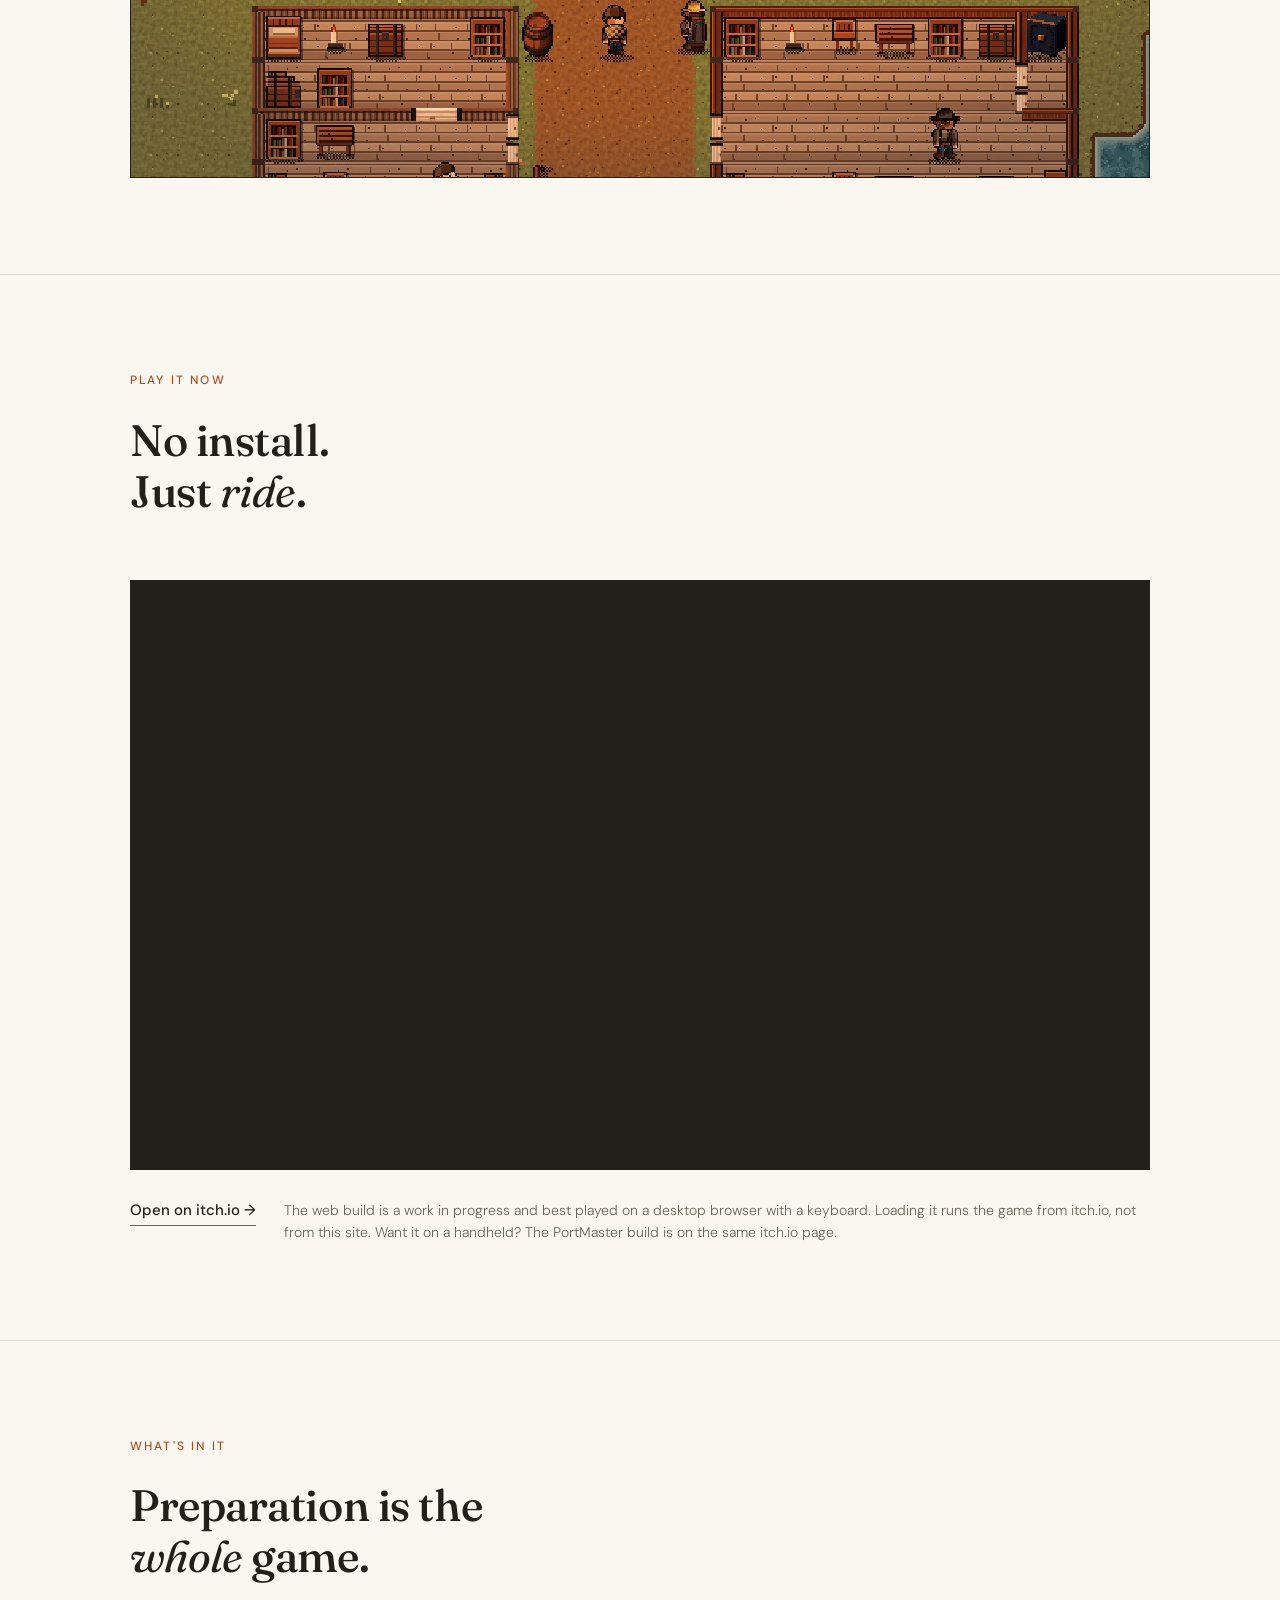
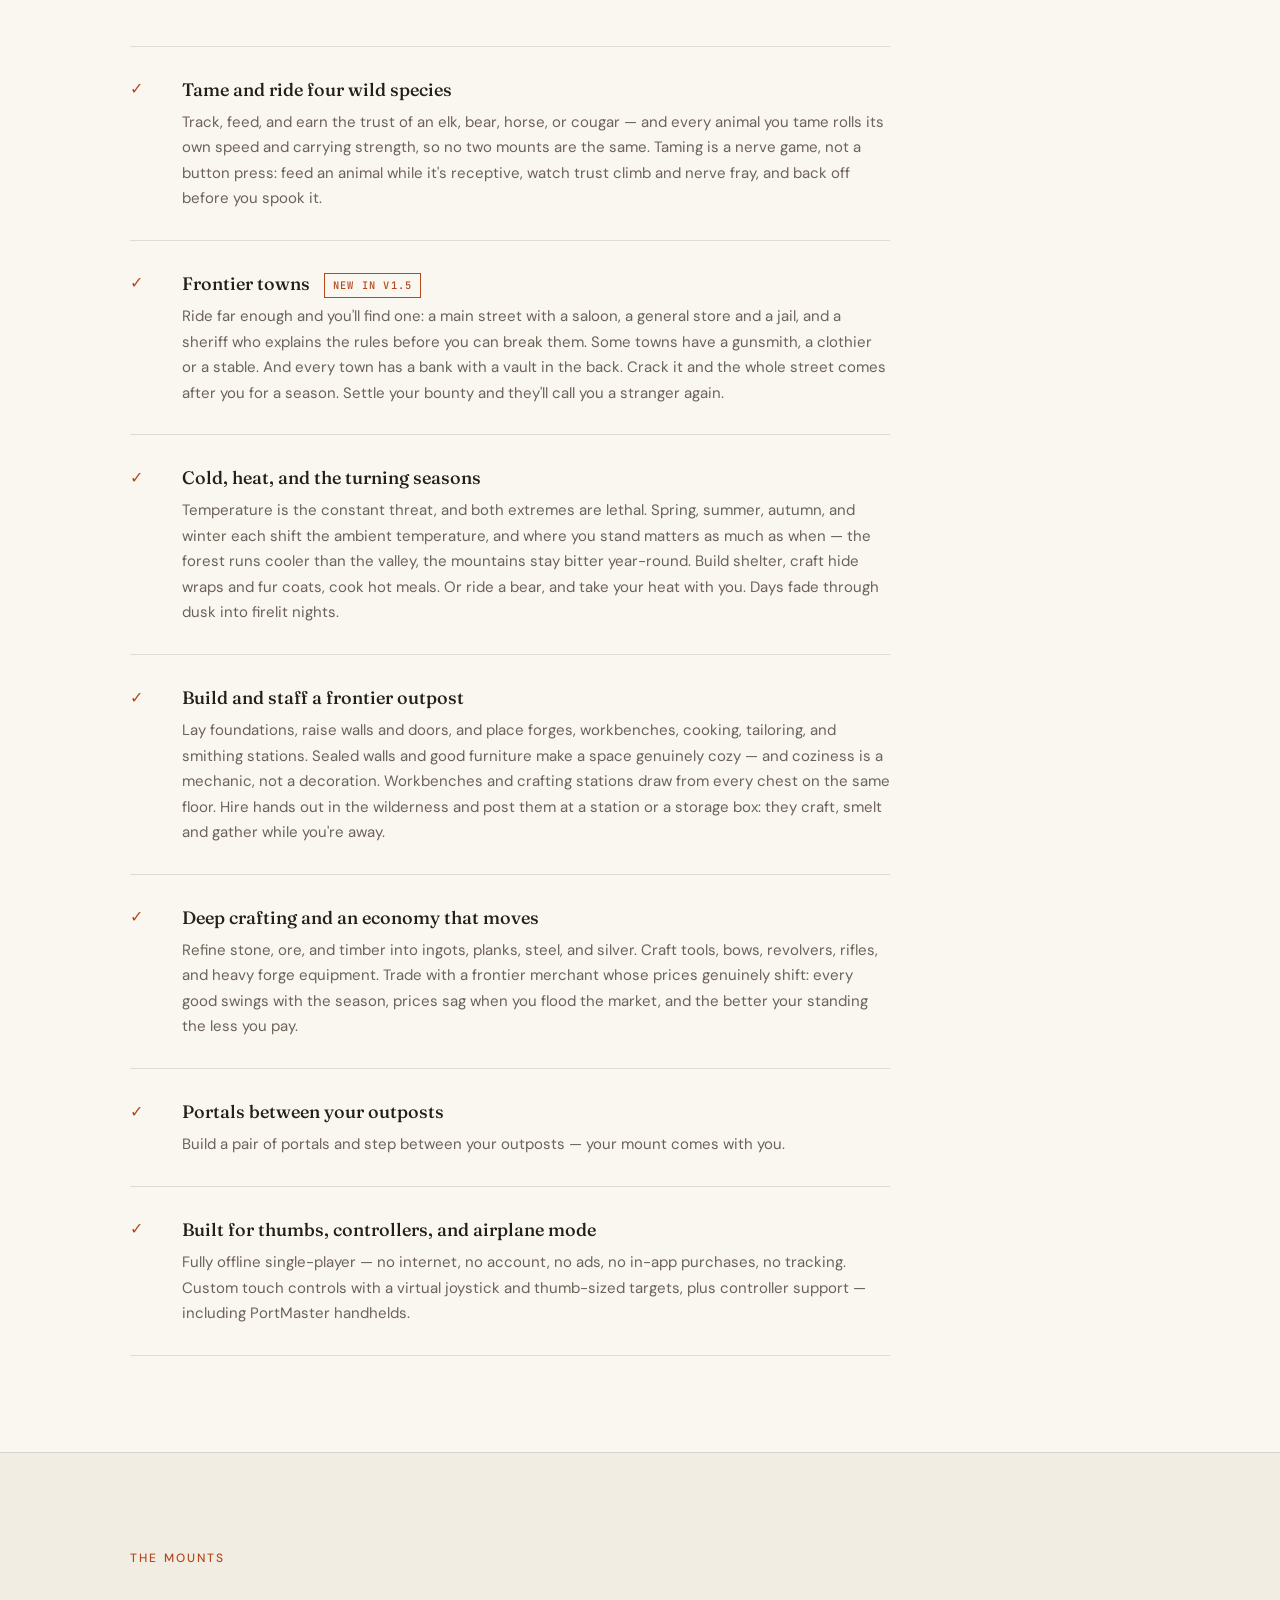
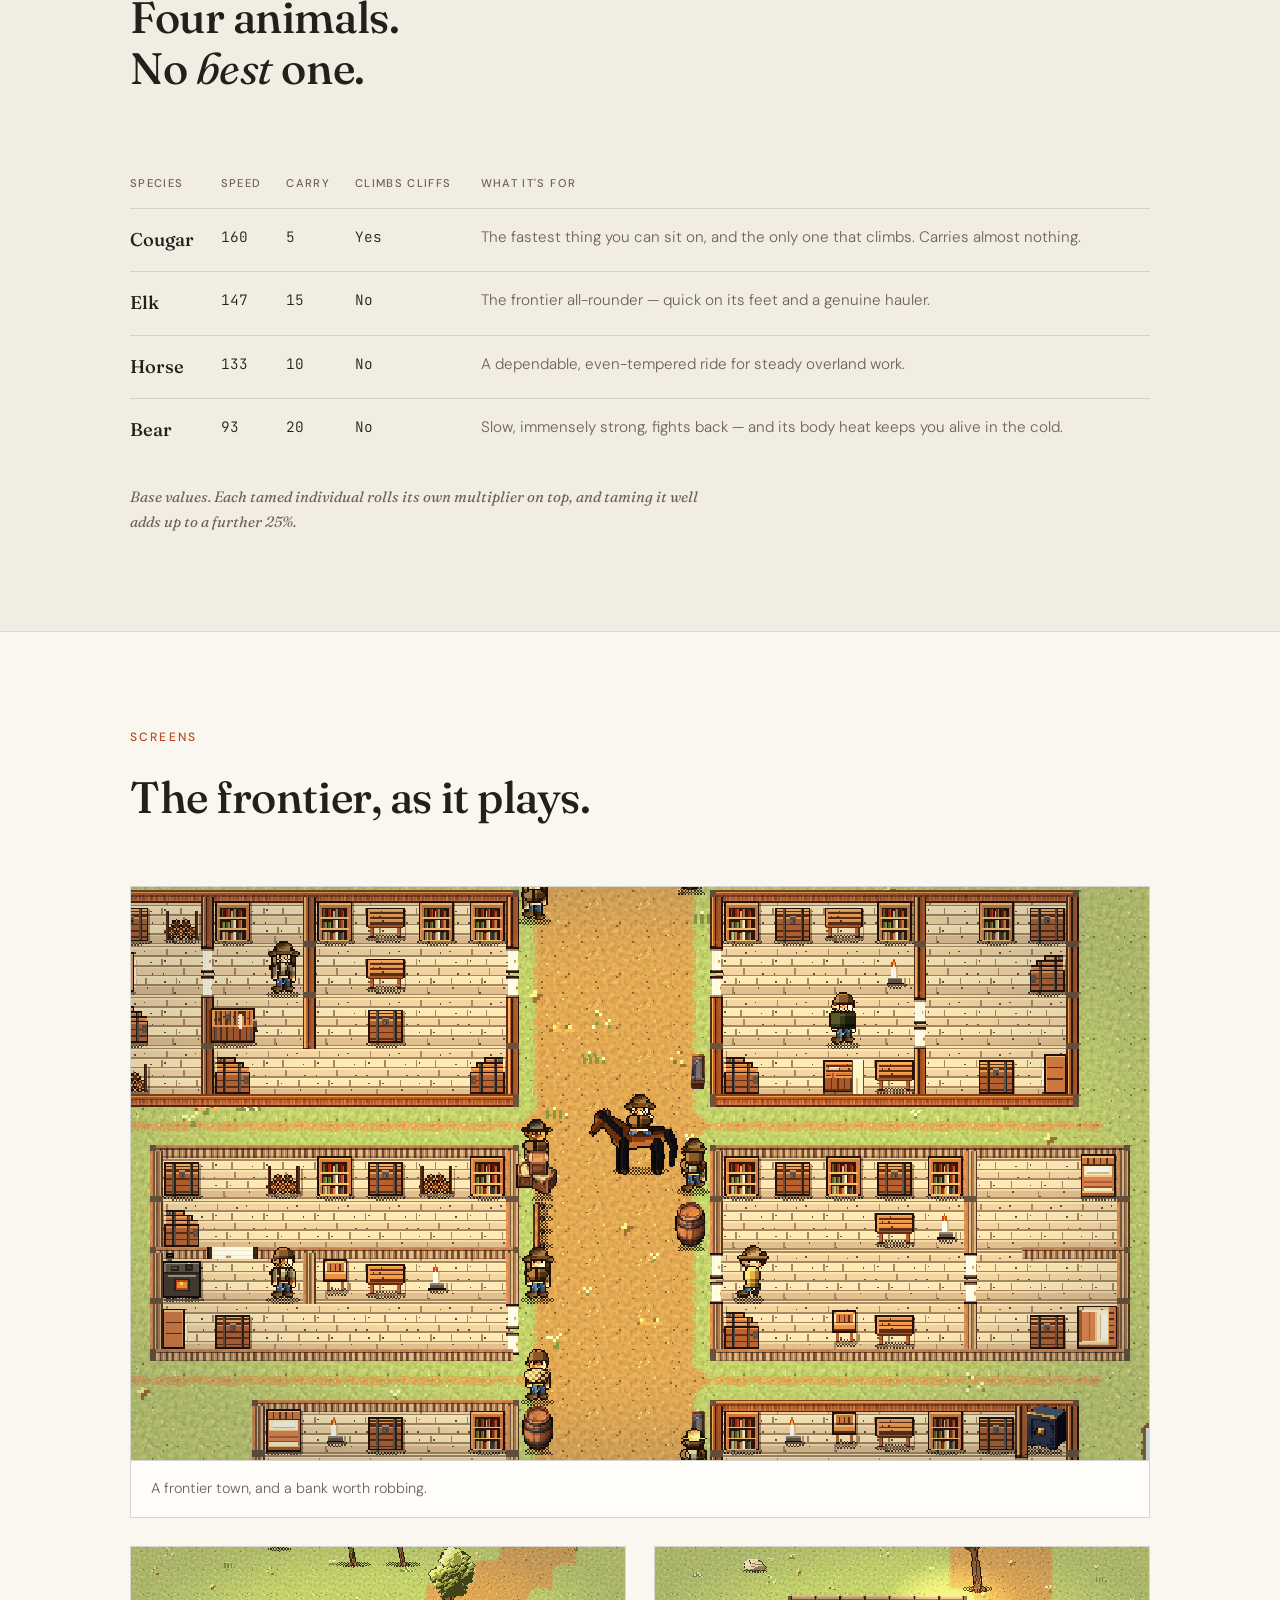
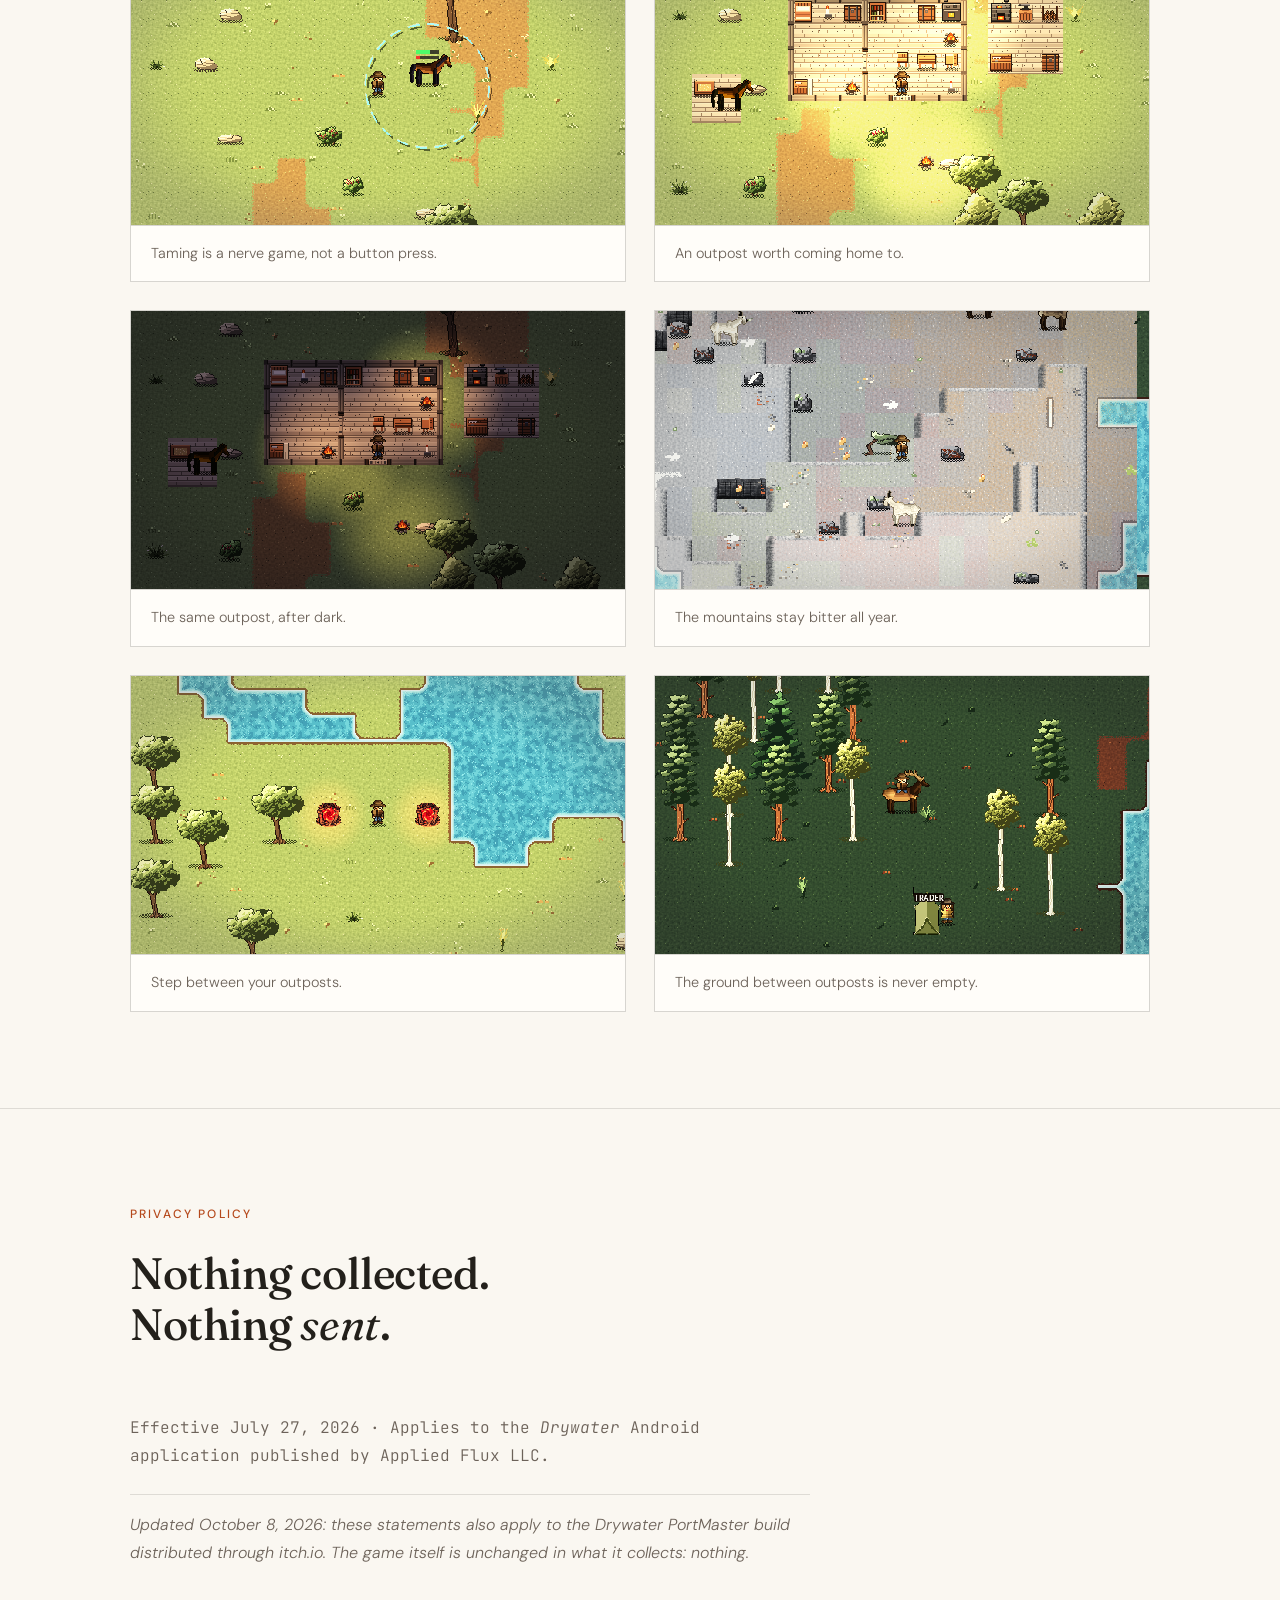
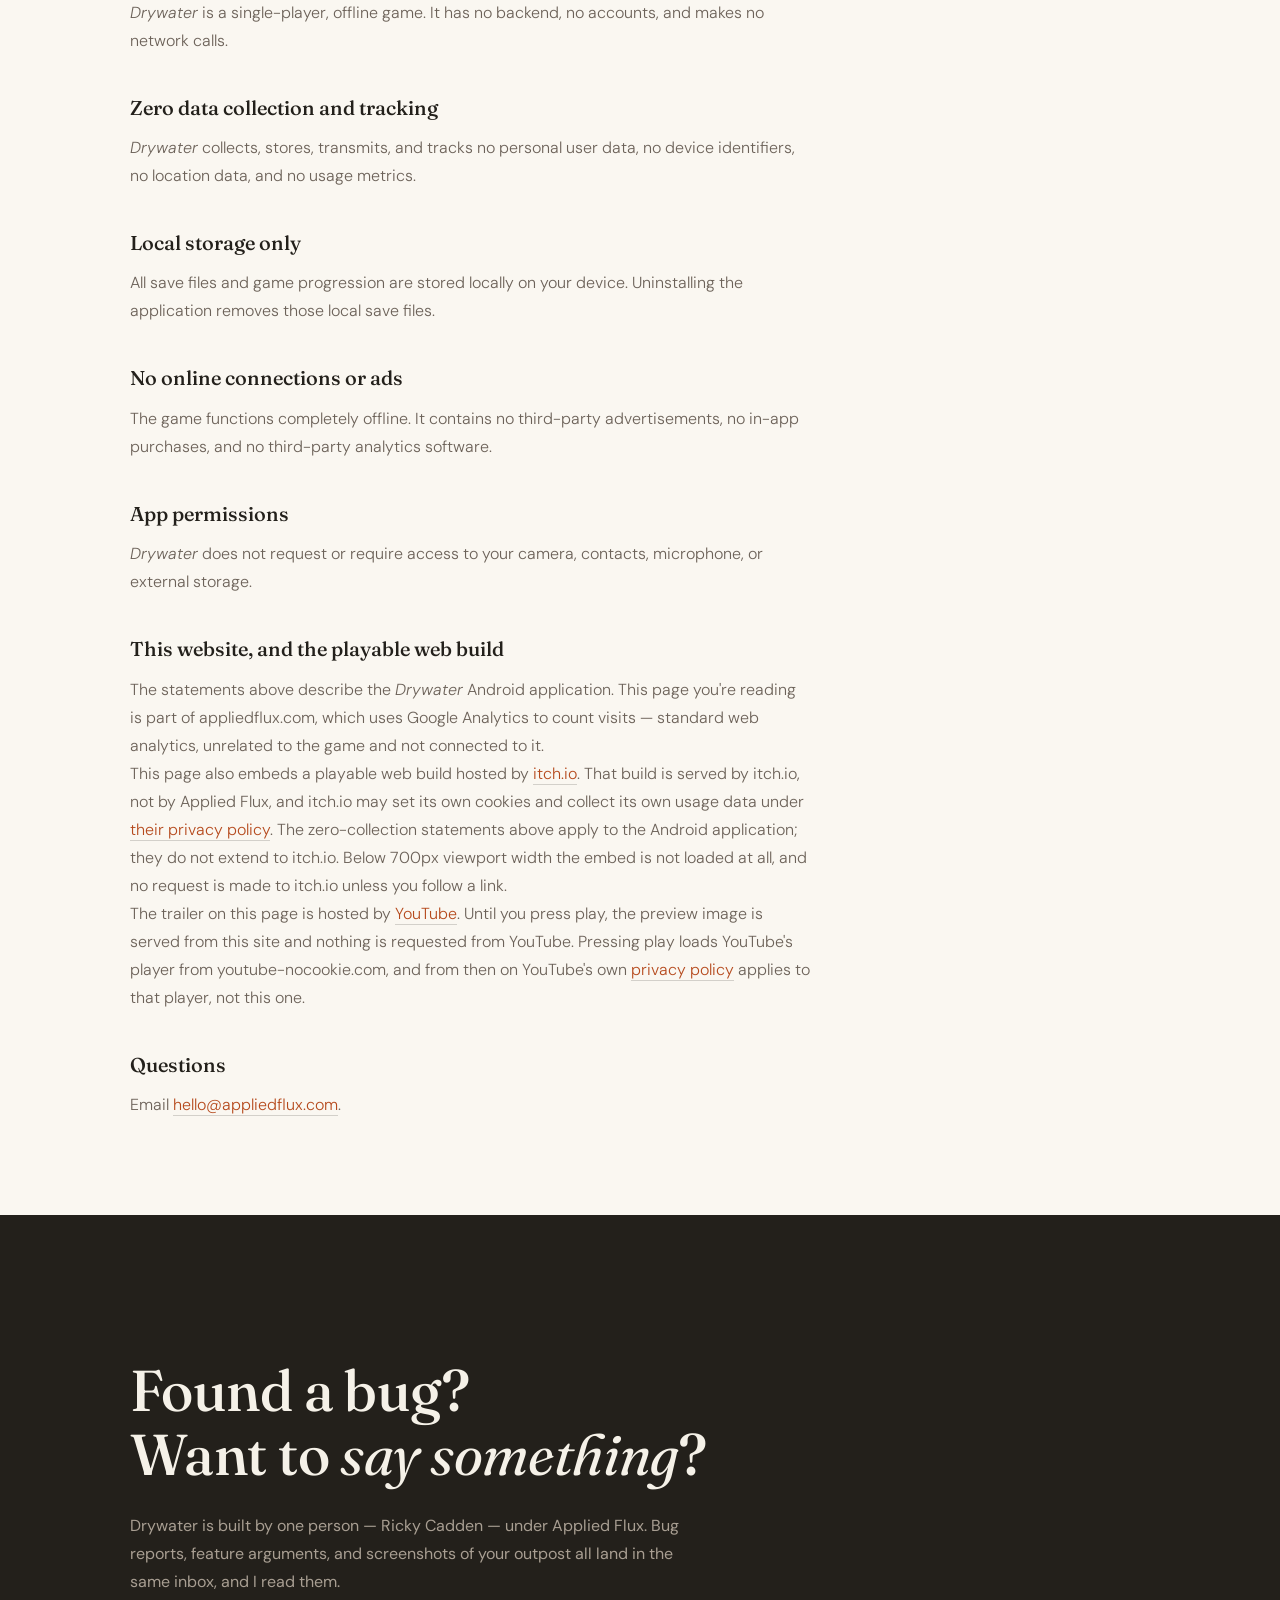
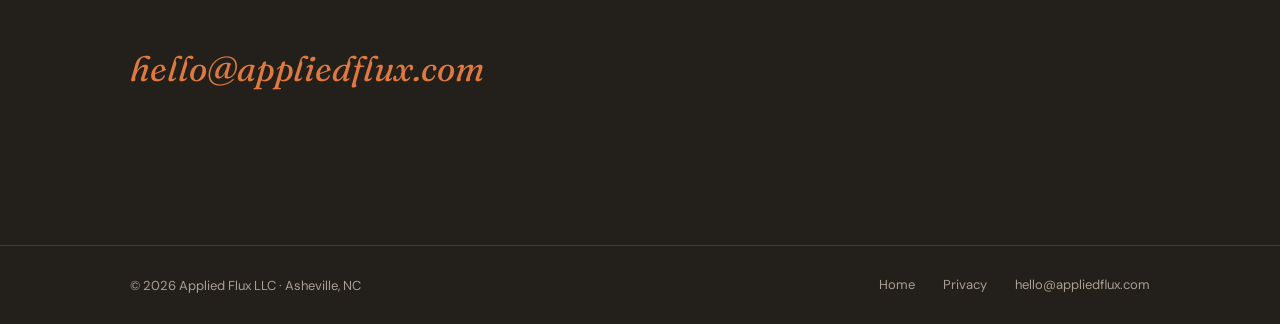
==== commit e7e72d40: "chore: set privacy amendment date for v1.5 launch Replaces the [LAUNCH DATE] placeholder with Octobe" ====
--- a/drywater.html
+++ b/drywater.html
@@ -274,8 +274,7 @@
         <h2 class="section-heading animate">Nothing collected.<br>Nothing <em>sent</em>.</h2>
         <div class="legal animate">
           <p class="legal-meta">Effective July 27, 2026 · Applies to the <em>Drywater</em> Android application published by Applied Flux LLC.</p>
-          <!-- LAUNCH DAY: replace [LAUNCH DATE] with the v1.5 release date before this ships. -->
-          <p class="legal-amendment"><em>Updated [LAUNCH DATE]: these statements also apply to the Drywater PortMaster build distributed through itch.io. The game itself is unchanged in what it collects: nothing.</em></p>
+          <p class="legal-amendment"><em>Updated October 8, 2026: these statements also apply to the Drywater PortMaster build distributed through itch.io. The game itself is unchanged in what it collects: nothing.</em></p>
 
           <p><em>Drywater</em> is a single-player, offline game. It has no backend, no accounts, and makes no network calls.</p>
 
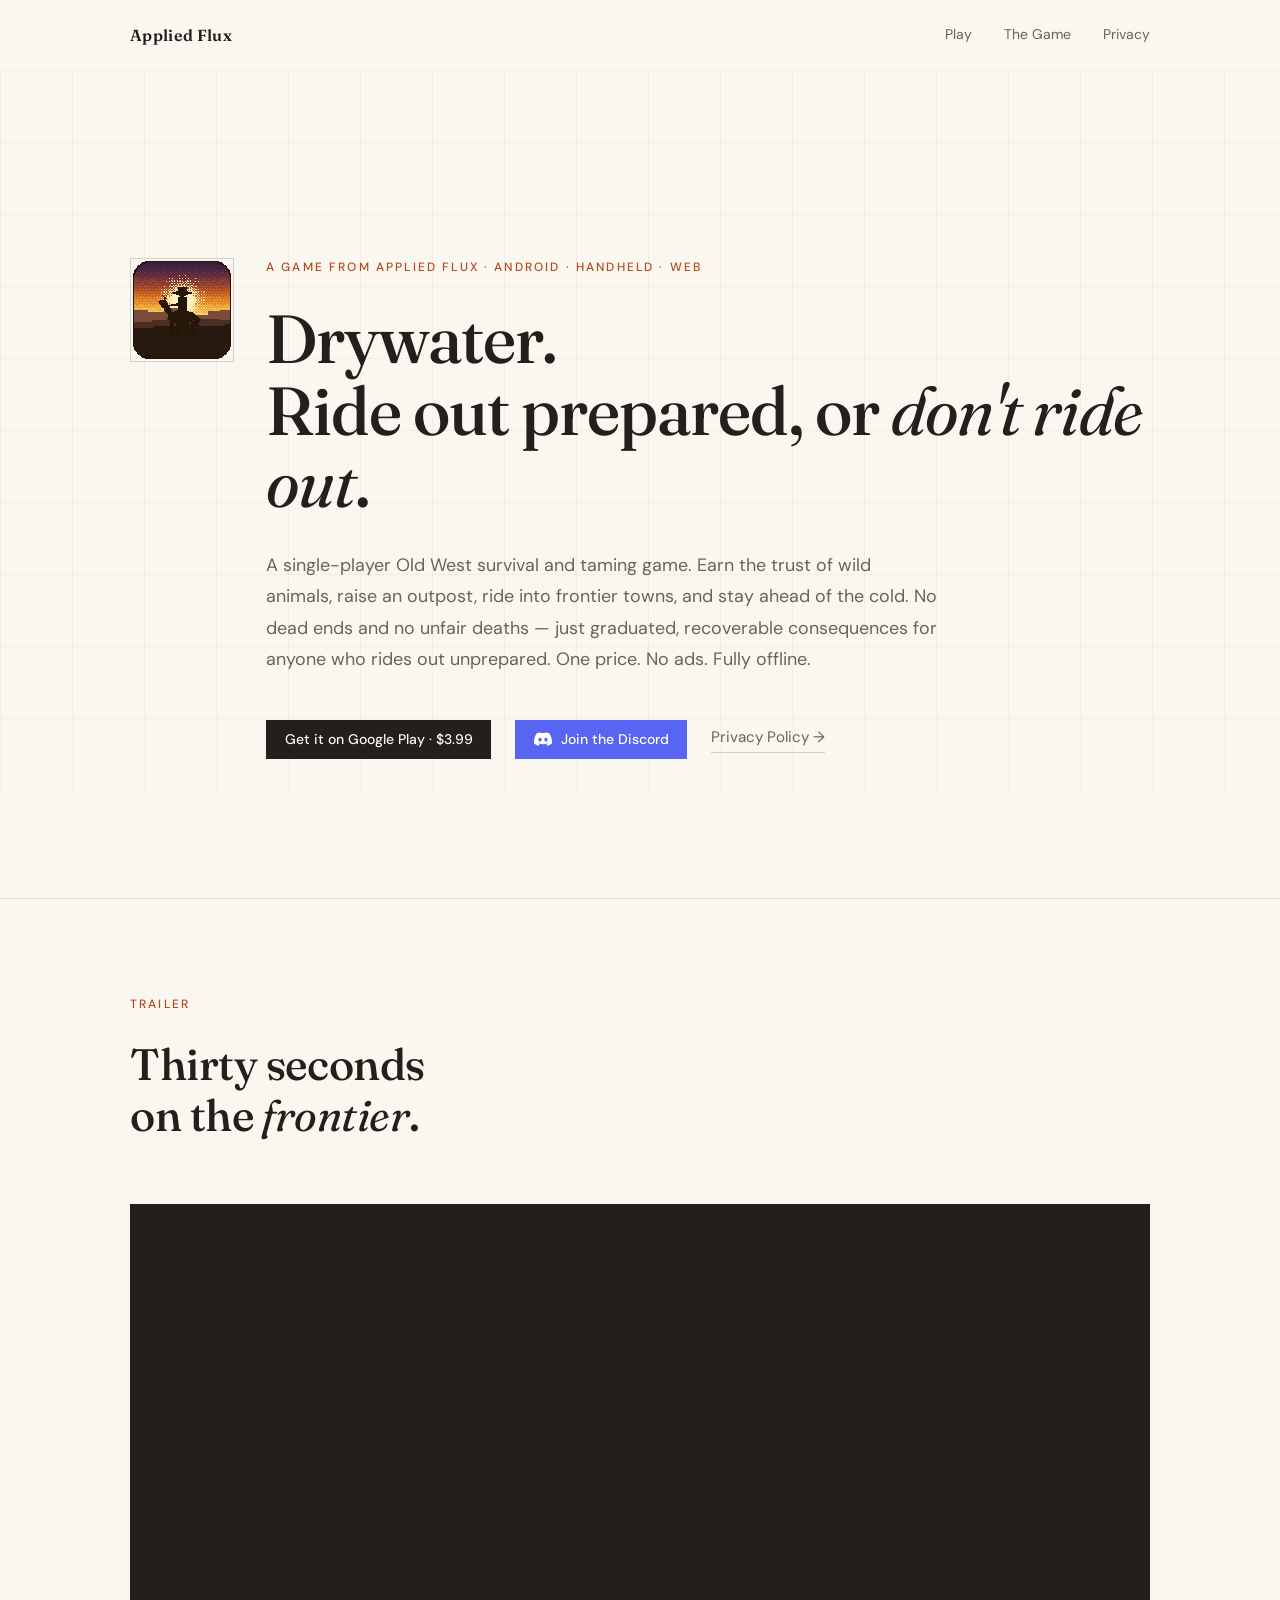
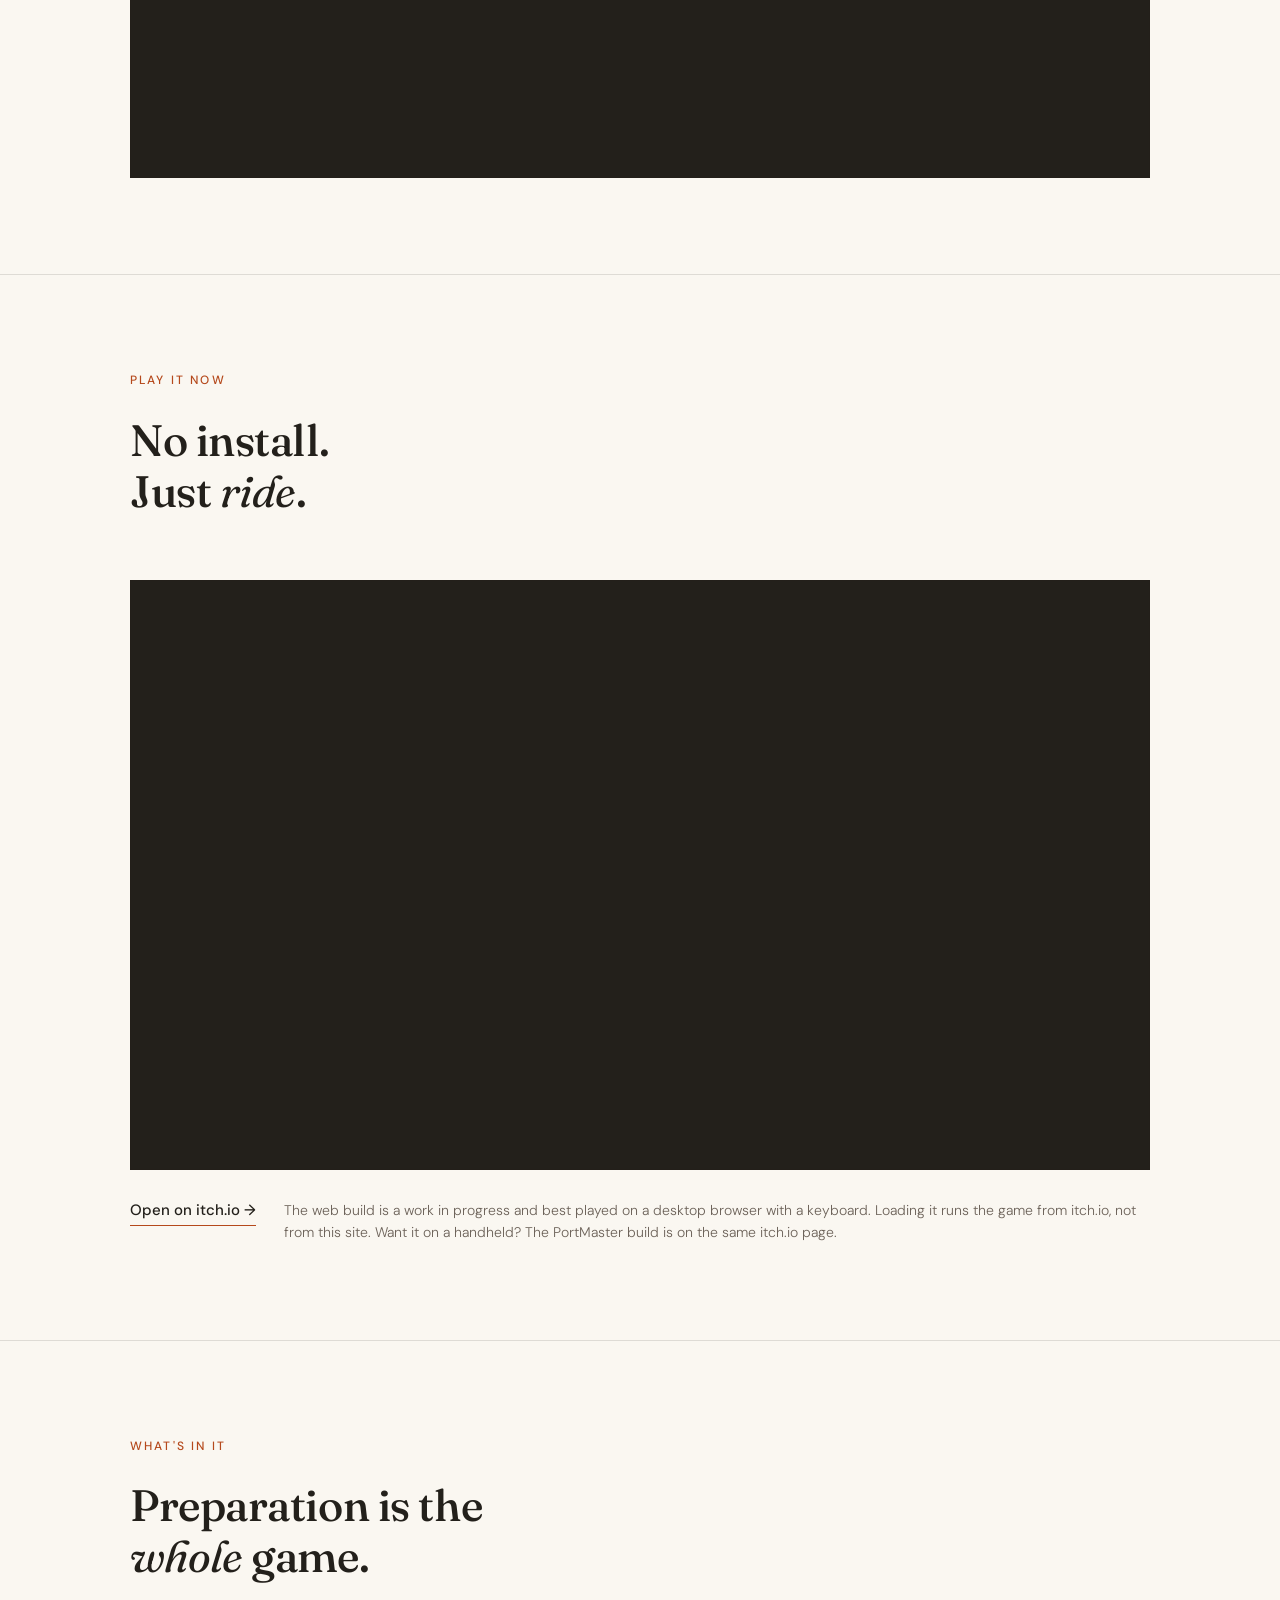
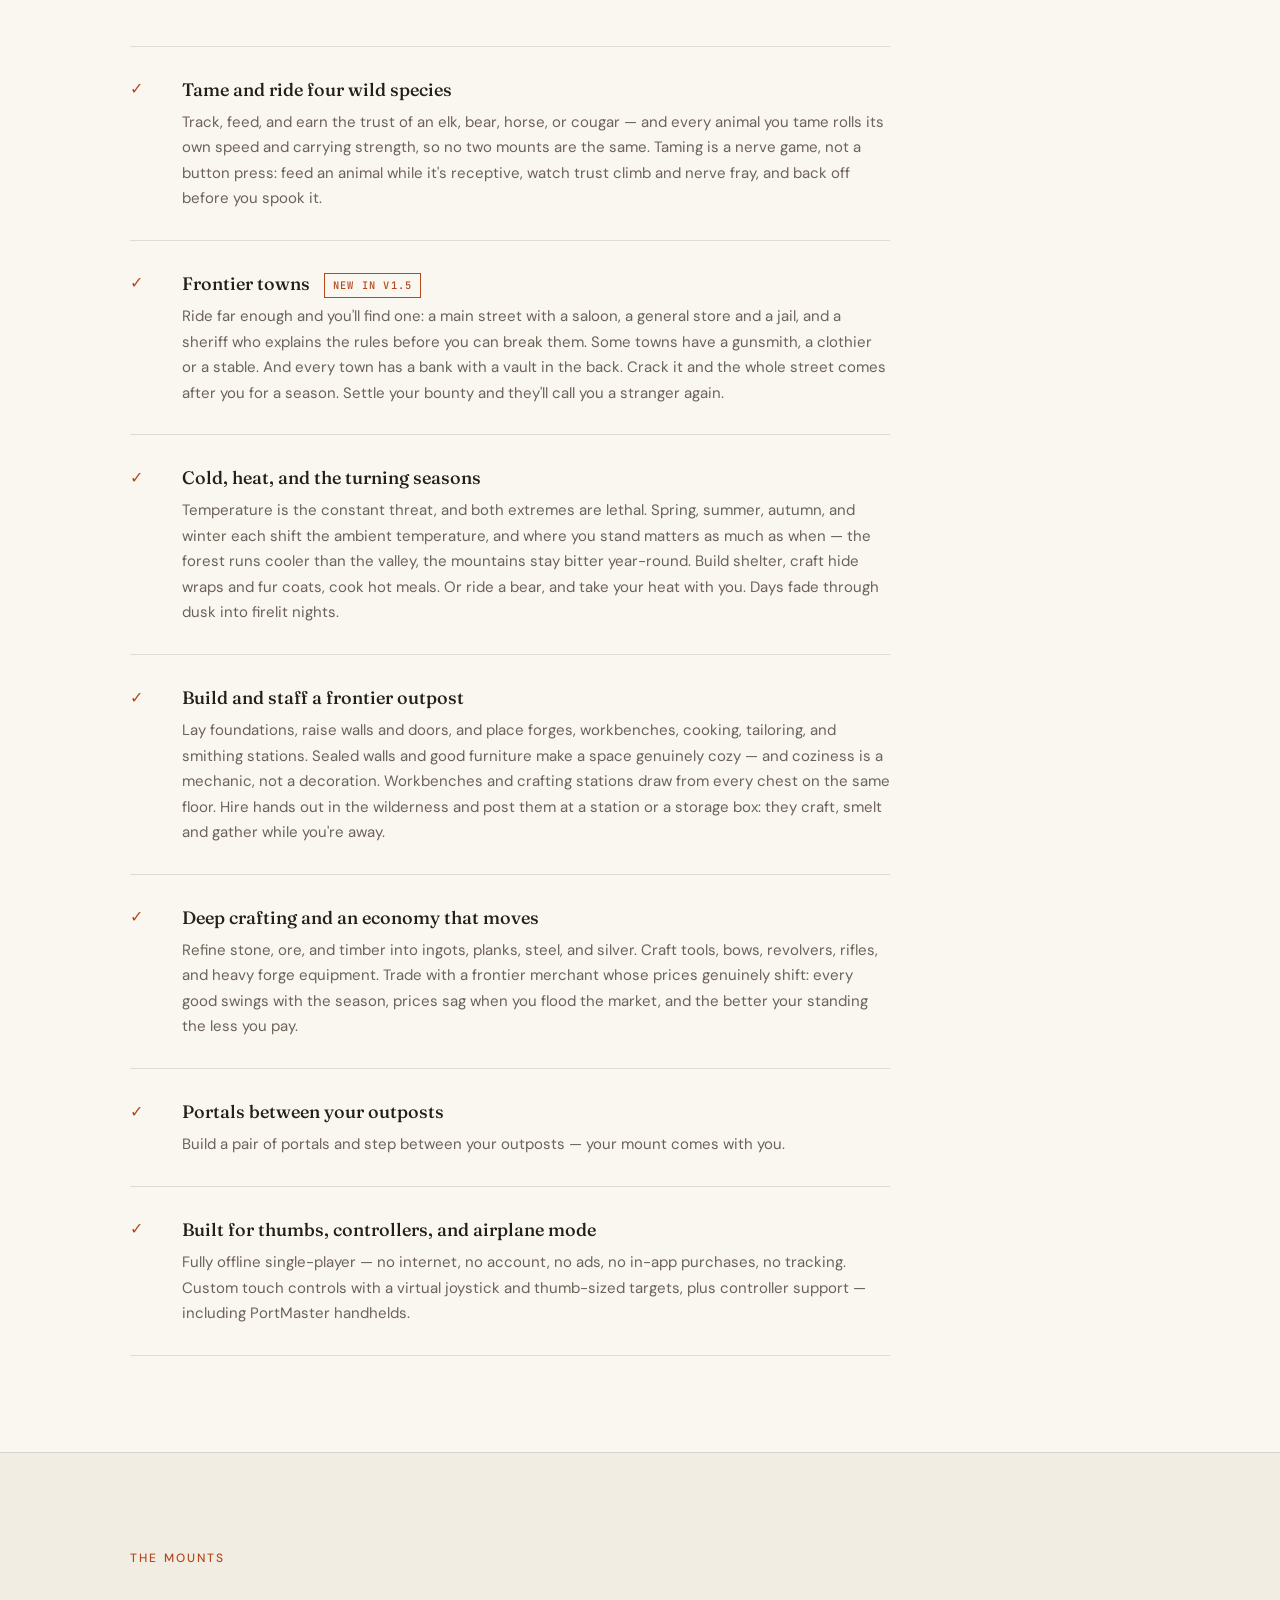
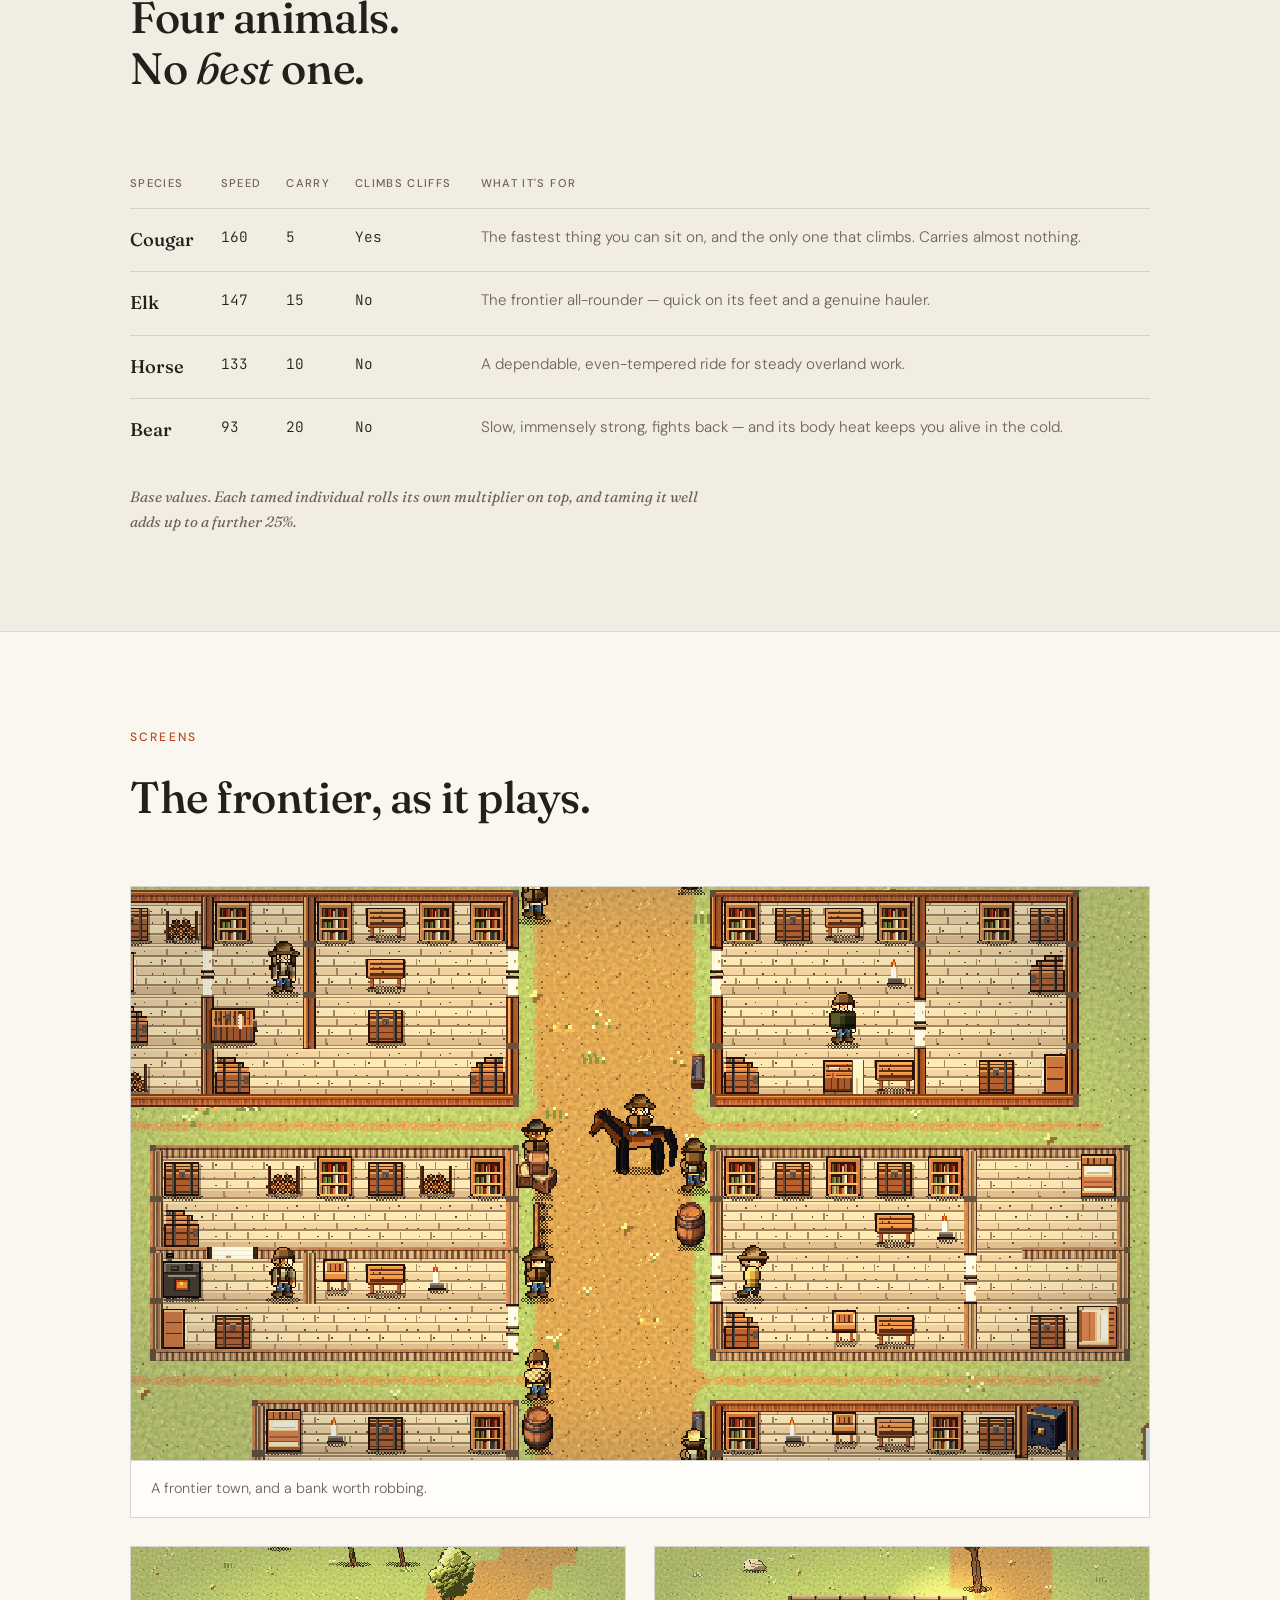
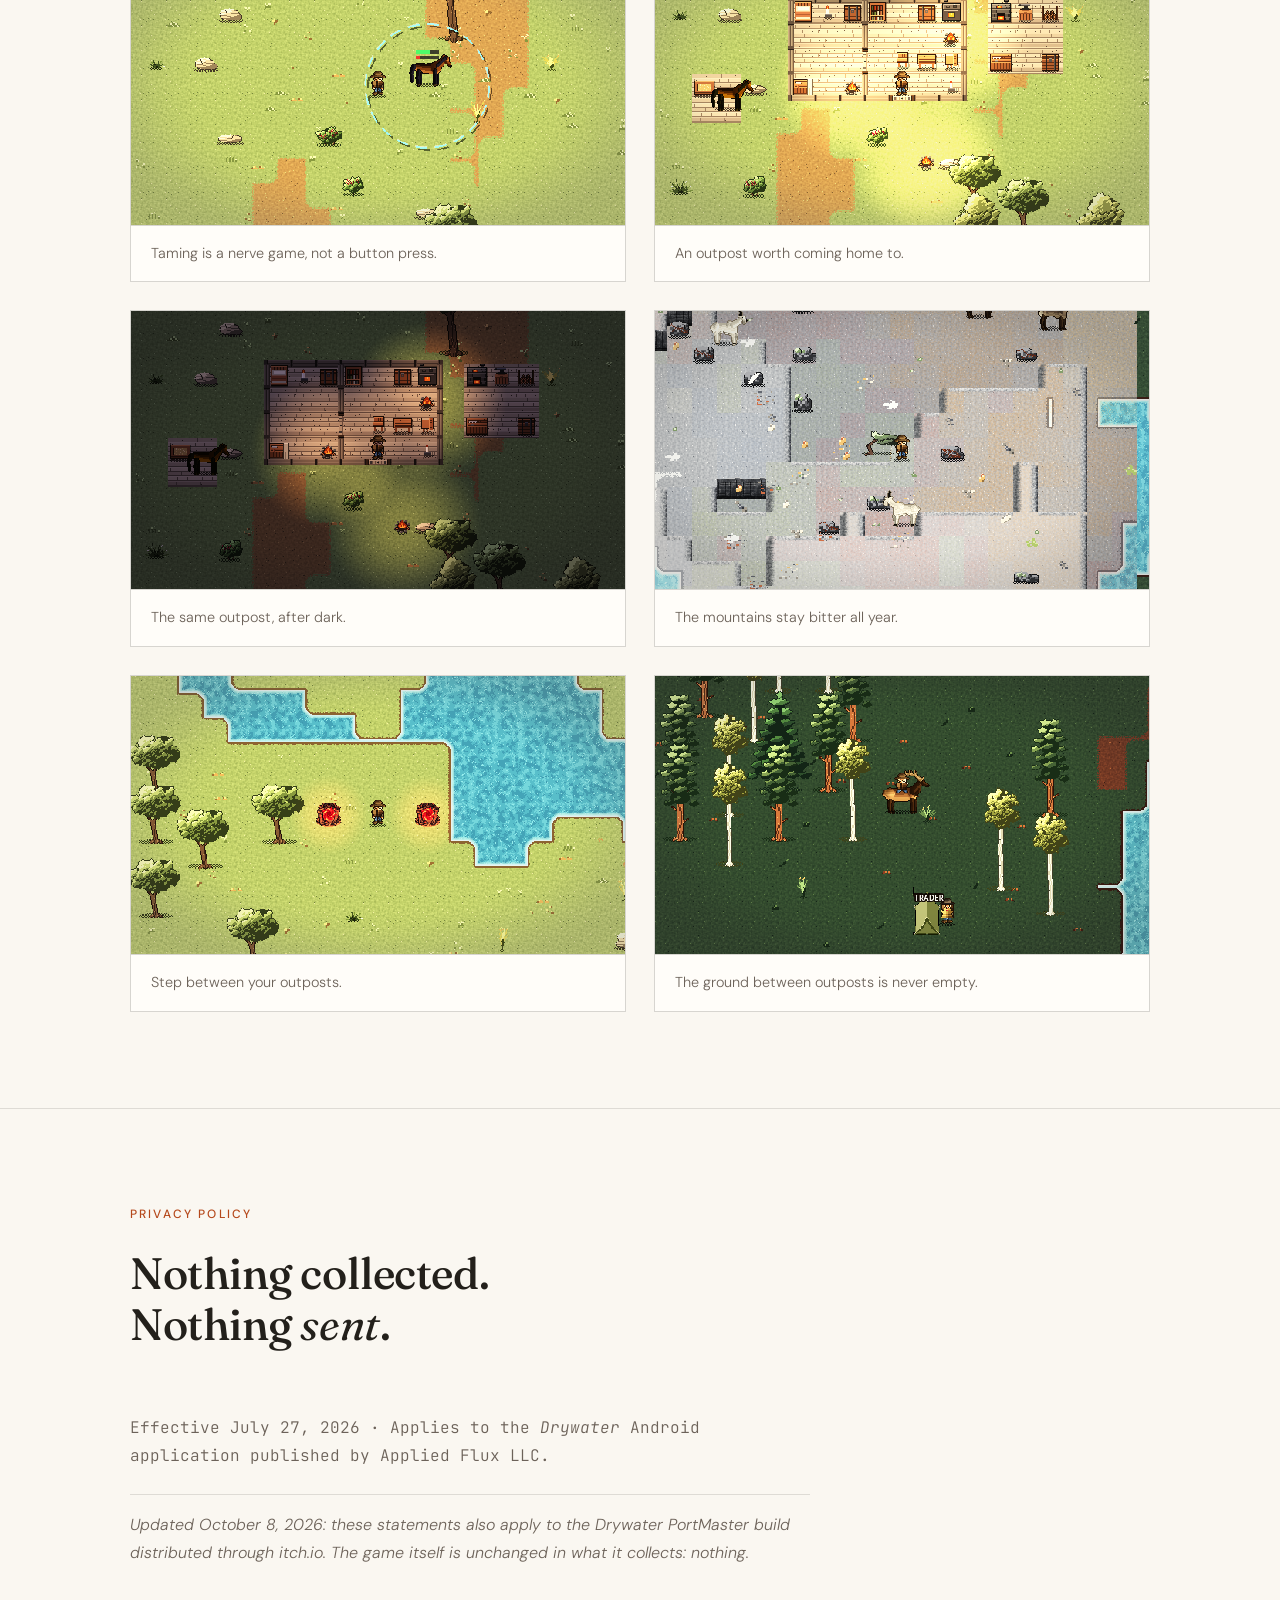
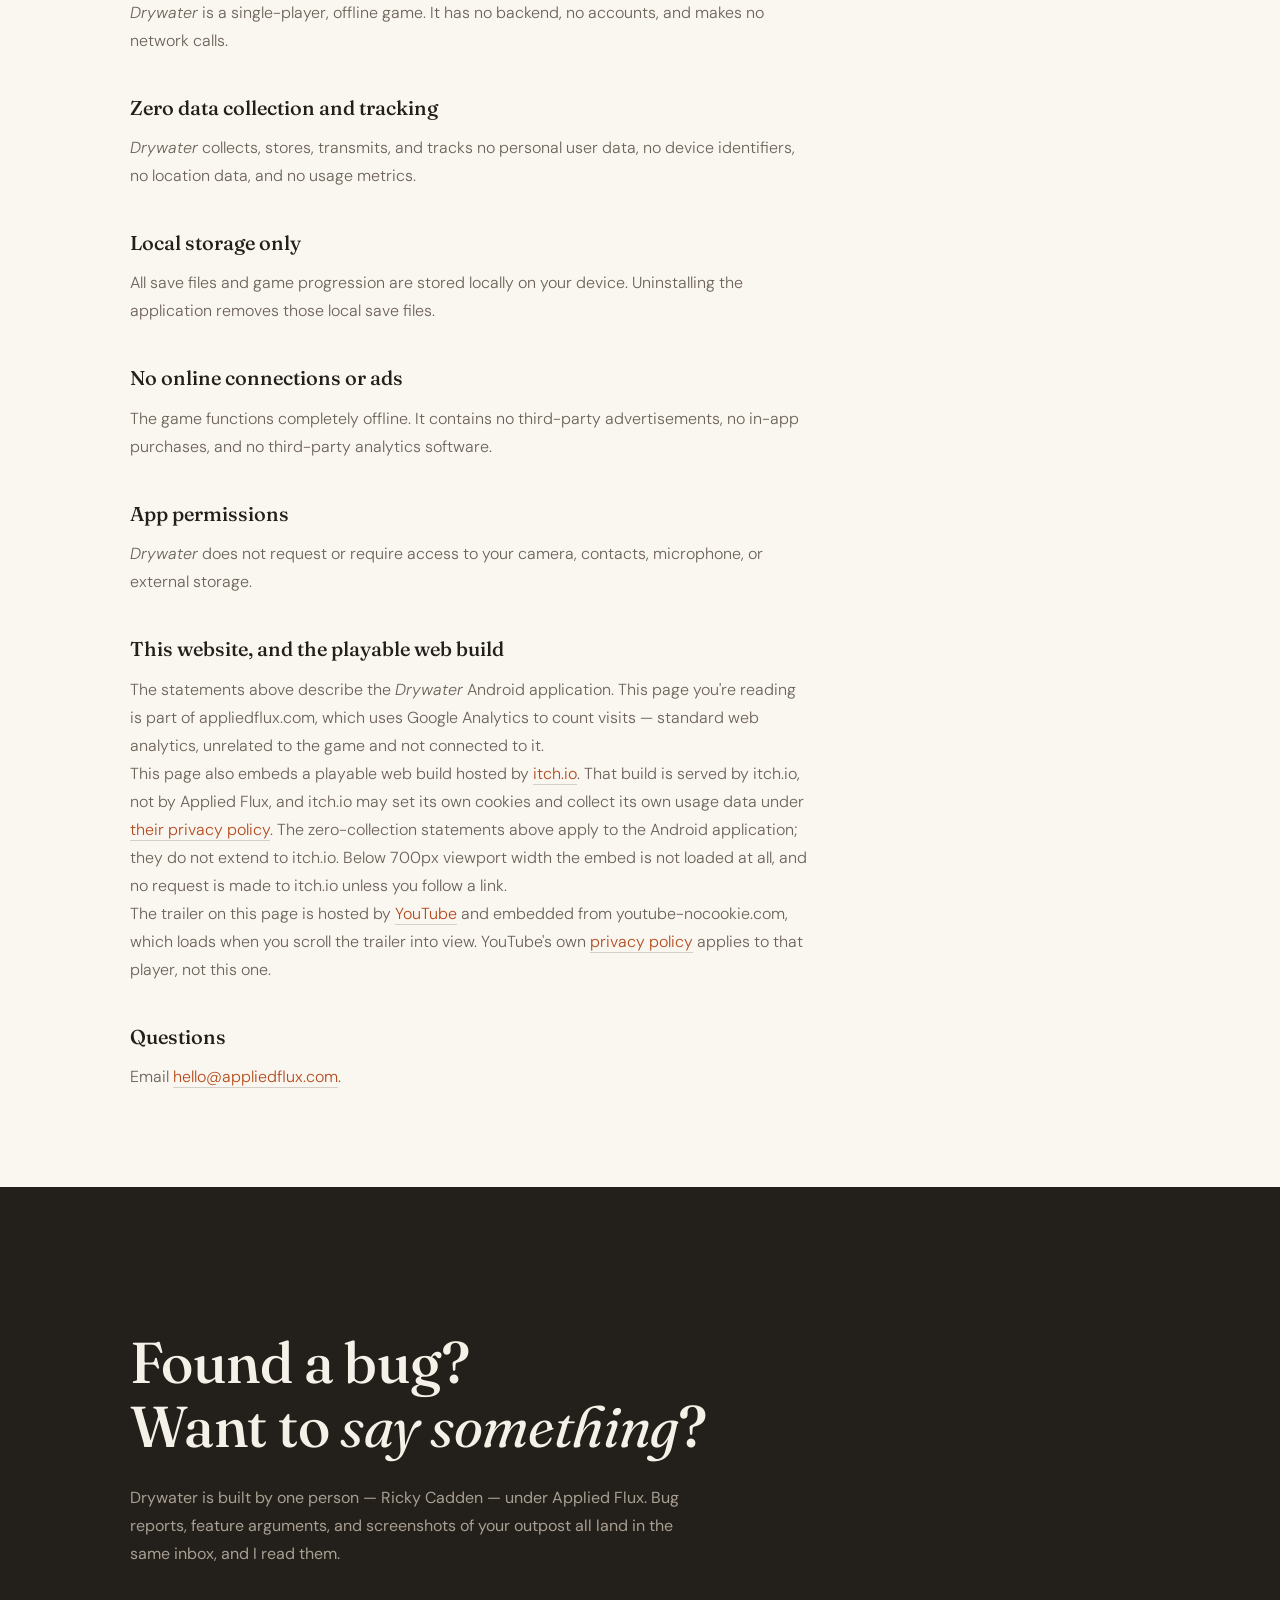
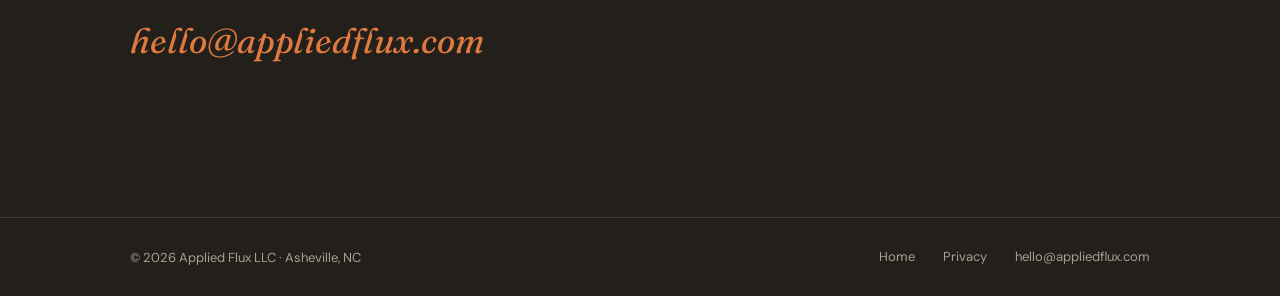
==== commit 53e7f127: "fix: show the YouTube trailer directly instead of click-to-load The click-to-load poster had no visi" ====
--- a/drywater.html
+++ b/drywater.html
@@ -109,20 +109,18 @@
     </section>
 
     <!-- TRAILER -->
-    <!-- YouTube, click-to-load. The poster is served from this site, so no request
-         reaches YouTube until the visitor presses play; the iframe is then injected
-         from youtube-nocookie.com. Without JS the link simply opens YouTube.
-         Video: https://youtu.be/o6Nf3IV8wiU -->
+    <!-- YouTube embed via youtube-nocookie.com, lazy-loaded. Video: https://youtu.be/o6Nf3IV8wiU -->
     <section class="trailer-section" id="trailer">
       <div class="container">
         <p class="section-label animate">Trailer</p>
         <h2 class="section-heading animate">Thirty seconds<br>on the <em>frontier</em>.</h2>
-        <div class="trailer-frame animate" id="trailerFrame" data-video-id="o6Nf3IV8wiU">
-          <a href="https://www.youtube.com/watch?v=o6Nf3IV8wiU" target="_blank" rel="noopener noreferrer" class="trailer-play">
-            <img src="images/drywater/trailer-poster.jpg" alt="" width="1280" height="720" loading="lazy">
-            <span class="trailer-play-icon" aria-hidden="true"></span>
-            <span class="visually-hidden">Play the Drywater trailer (loads YouTube)</span>
-          </a>
+        <div class="trailer-frame animate">
+          <iframe
+            src="https://www.youtube-nocookie.com/embed/o6Nf3IV8wiU?rel=0"
+            title="Drywater — trailer on YouTube"
+            loading="lazy"
+            allow="accelerometer; encrypted-media; gyroscope; picture-in-picture; fullscreen"
+            allowfullscreen></iframe>
         </div>
       </div>
     </section>
@@ -293,7 +291,7 @@
           <h3>This website, and the playable web build</h3>
           <p>The statements above describe the <em>Drywater</em> Android application. This page you're reading is part of appliedflux.com, which uses Google Analytics to count visits — standard web analytics, unrelated to the game and not connected to it.</p>
           <p>This page also embeds a playable web build hosted by <a href="https://itch.io" target="_blank" rel="noopener noreferrer">itch.io</a>. That build is served by itch.io, not by Applied Flux, and itch.io may set its own cookies and collect its own usage data under <a href="https://itch.io/docs/legal/privacy-policy" target="_blank" rel="noopener noreferrer">their privacy policy</a>. The zero-collection statements above apply to the Android application; they do not extend to itch.io. Below 700px viewport width the embed is not loaded at all, and no request is made to itch.io unless you follow a link.</p>
-          <p>The trailer on this page is hosted by <a href="https://www.youtube.com" target="_blank" rel="noopener noreferrer">YouTube</a>. Until you press play, the preview image is served from this site and nothing is requested from YouTube. Pressing play loads YouTube's player from youtube-nocookie.com, and from then on YouTube's own <a href="https://policies.google.com/privacy" target="_blank" rel="noopener noreferrer">privacy policy</a> applies to that player, not this one.</p>
+          <p>The trailer on this page is hosted by <a href="https://www.youtube.com" target="_blank" rel="noopener noreferrer">YouTube</a> and embedded from youtube-nocookie.com, which loads when you scroll the trailer into view. YouTube's own <a href="https://policies.google.com/privacy" target="_blank" rel="noopener noreferrer">privacy policy</a> applies to that player, not this one.</p>
 
           <h3>Questions</h3>
           <p>Email <a href="mailto:hello@appliedflux.com">hello@appliedflux.com</a>.</p>
@@ -344,26 +342,6 @@
   </script>
 
   <script>
-    // Trailer: swap the local poster for the YouTube player only on click, so
-    // no request reaches YouTube until the visitor chooses to watch.
-    (function () {
-      const holder = document.getElementById('trailerFrame');
-      const link = holder && holder.querySelector('.trailer-play');
-      if (!link) return;
-
-      link.addEventListener('click', (e) => {
-        e.preventDefault();
-        const frame = document.createElement('iframe');
-        frame.src = 'https://www.youtube-nocookie.com/embed/' + holder.dataset.videoId + '?autoplay=1&rel=0';
-        frame.title = 'Drywater — trailer on YouTube';
-        frame.allow = 'autoplay; encrypted-media; picture-in-picture; fullscreen';
-        frame.allowFullscreen = true;
-        holder.replaceChildren(frame);
-      });
-    })();
-  </script>
-
-  <script>
     // Sticky nav: add background after scroll threshold
     const nav = document.getElementById('nav');
     window.addEventListener('scroll', () => {
--- a/styles.css
+++ b/styles.css
@@ -1359,54 +1359,11 @@
   background-color: var(--dark-bg);
 }
 
-.trailer-play,
 .trailer-frame iframe {
   display: block;
   width: 100%;
   height: 100%;
   border: 0;
-}
-
-.trailer-play img {
-  display: block;
-  width: 100%;
-  height: 100%;
-  object-fit: cover;
-  image-rendering: pixelated;
-}
-
-.trailer-play-icon {
-  position: absolute;
-  top: 50%;
-  left: 50%;
-  width: 4.5rem;
-  height: 4.5rem;
-  transform: translate(-50%, -50%);
-  background-color: var(--dark-bg);
-  border: 2px solid var(--dark-text);
-  border-radius: 50%;
-  transition: background-color 0.2s ease;
-}
-
-.trailer-play-icon::after {
-  content: "";
-  position: absolute;
-  top: 50%;
-  left: 54%;
-  transform: translate(-50%, -50%);
-  border-style: solid;
-  border-width: 0.8rem 0 0.8rem 1.3rem;
-  border-color: transparent transparent transparent var(--dark-text);
-}
-
-.trailer-play:hover .trailer-play-icon,
-.trailer-play:focus-visible .trailer-play-icon {
-  background-color: var(--accent);
-}
-
-.trailer-play:focus-visible {
-  outline: 2px solid var(--accent);
-  outline-offset: 3px;
 }
 
 /* Lead screenshot spans the grid, so 7 shots sit as 1 + 3 rows of 2 */
